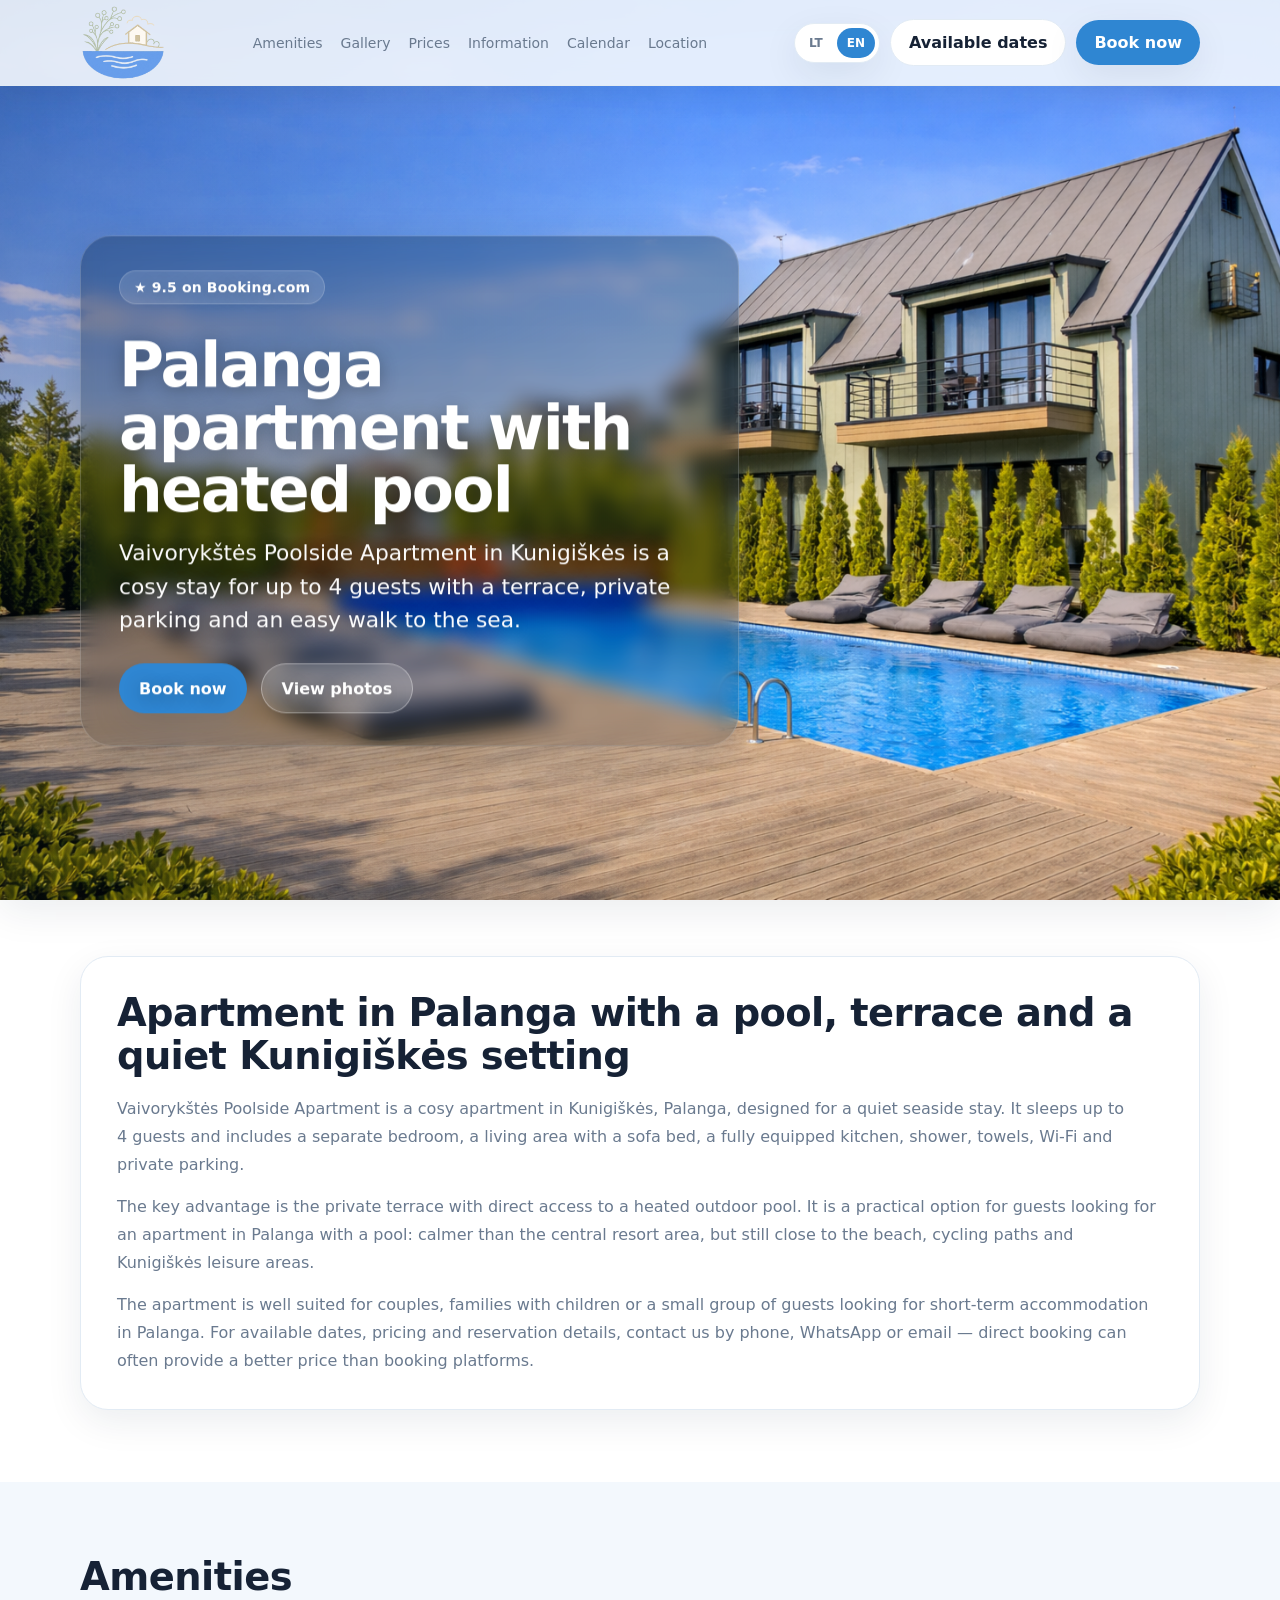
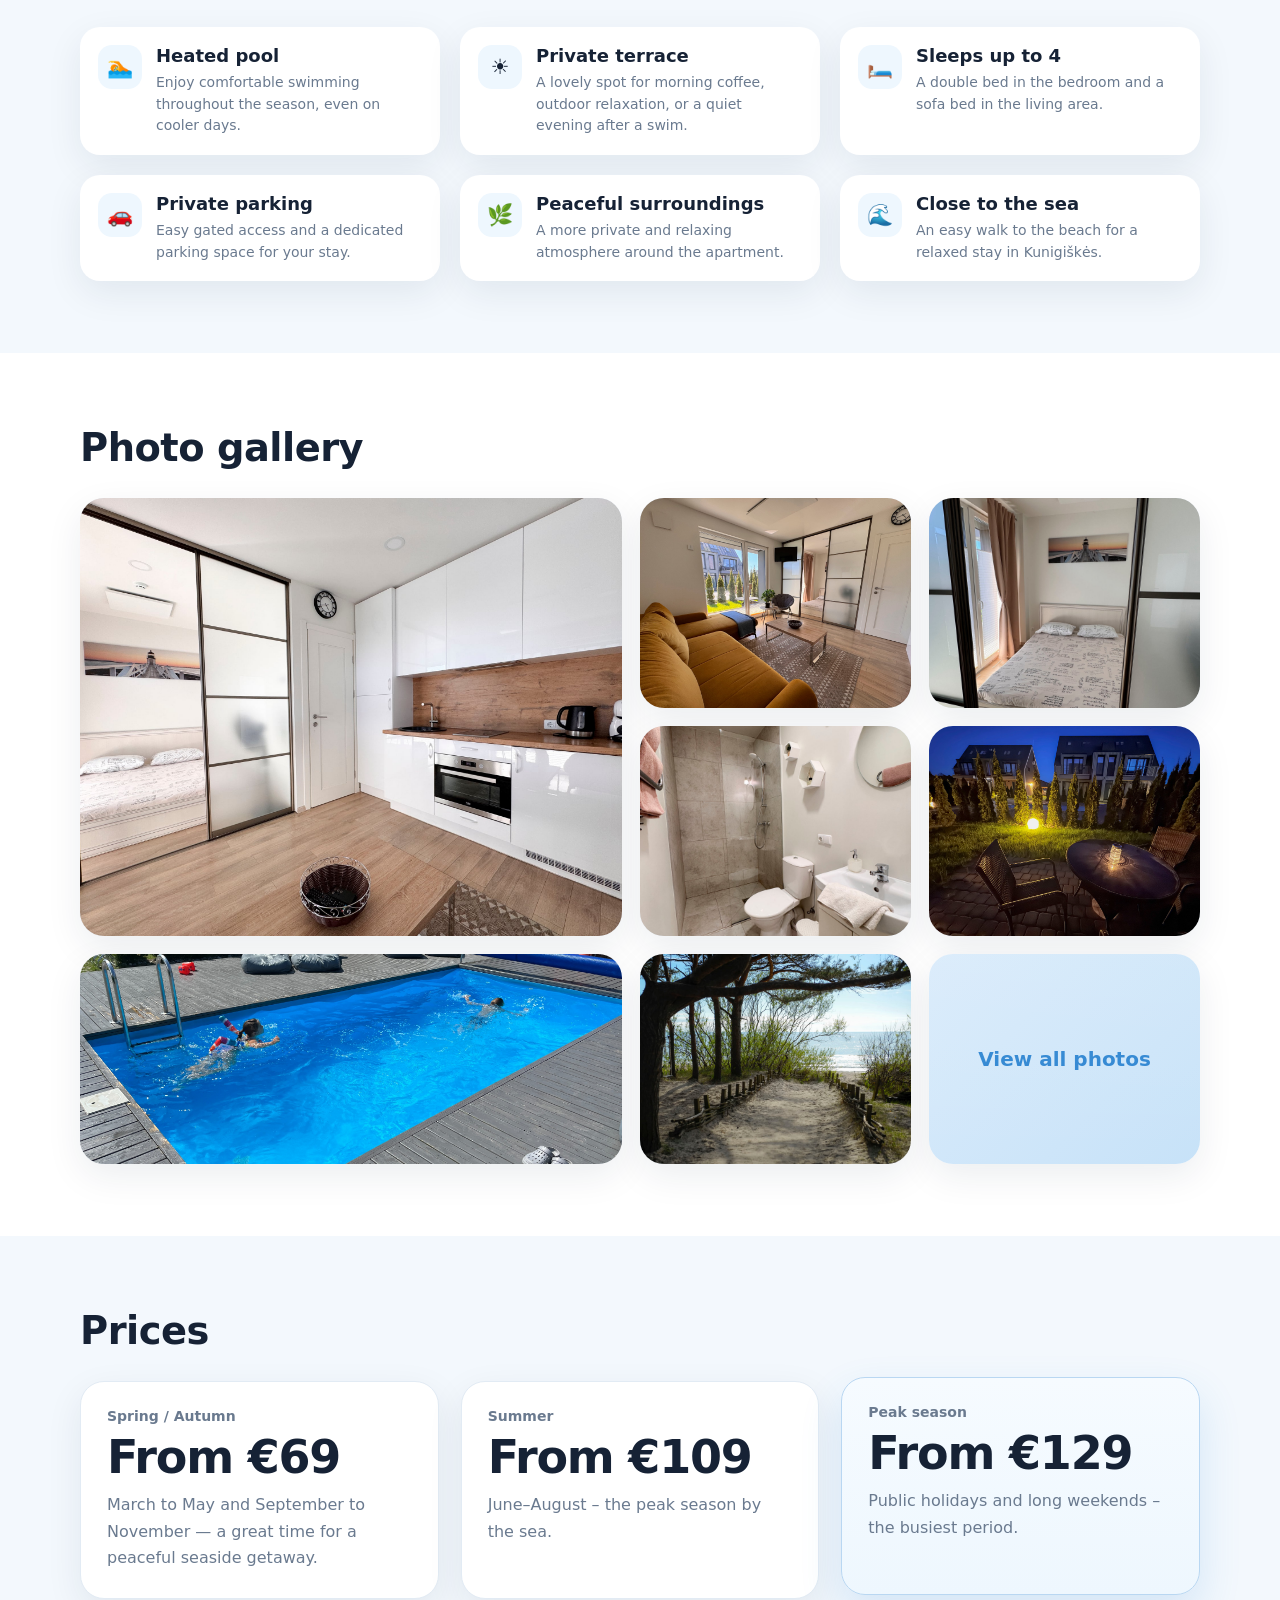
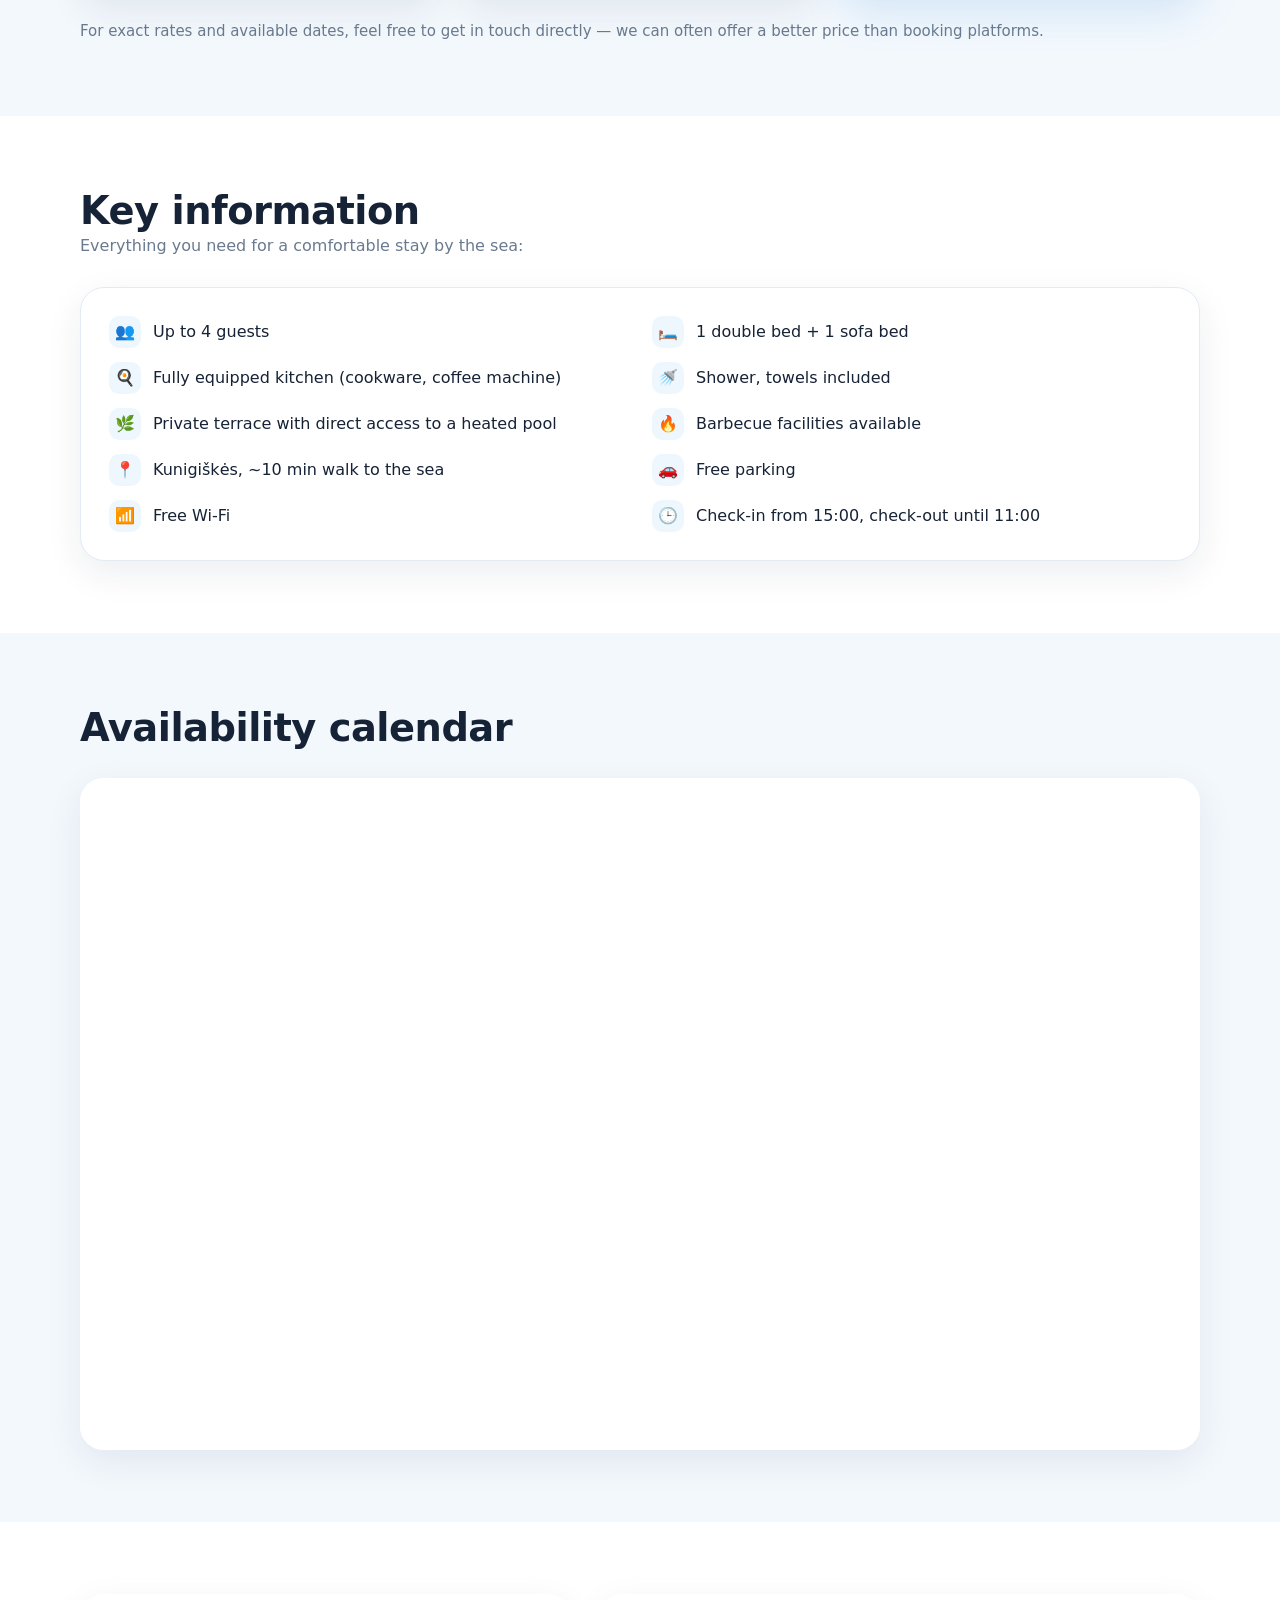
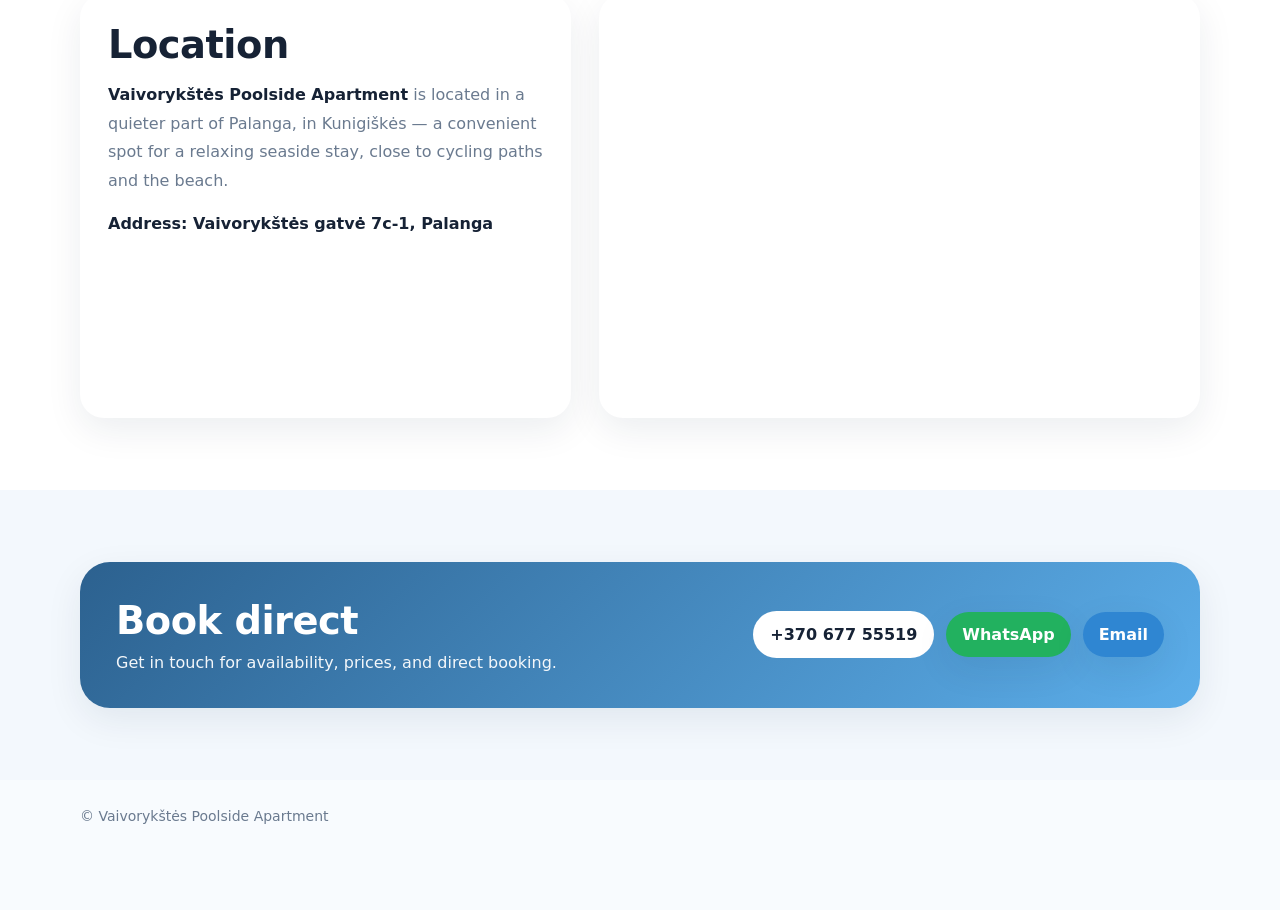
==== en/index.html @ 60550bdd "SEO optimizavimas" ====
<!DOCTYPE html>
<html data-asset-base="../assets/" data-page-lang="en" lang="en">
<head>
<meta charset="utf-8"/>
<meta content="width=device-width, initial-scale=1.0" name="viewport"/>
<title>Apartment in Palanga with heated pool | Kunigiškės</title>
<meta content="A cosy apartment in Kunigiškės, Palanga for up to 4 guests: private terrace, heated pool, parking, Wi‑Fi and an easy walk to the sea. Book direct." name="description"/>
<meta content="index, follow, max-image-preview:large" name="robots"/>
<link href="https://apartamentaipalanga.lt/en/" rel="canonical"/>
<link href="https://apartamentaipalanga.lt/" hreflang="lt" rel="alternate"/>
<link href="https://apartamentaipalanga.lt/en/" hreflang="en" rel="alternate"/>
<link href="https://apartamentaipalanga.lt/" hreflang="x-default" rel="alternate"/>
<meta content="#2f86d2" name="theme-color"/>
<meta content="website" property="og:type"/>
<meta content="en_US" property="og:locale"/>
<meta content="lt_LT" property="og:locale:alternate"/>
<meta content="Vaivorykštės Poolside Apartment" property="og:site_name"/>
<meta content="Apartment in Palanga with heated pool | Kunigiškės" property="og:title"/>
<meta content="A cosy apartment in Kunigiškės, Palanga for up to 4 guests: private terrace, heated pool, parking, Wi‑Fi and an easy walk to the sea. Book direct." property="og:description"/>
<meta content="https://apartamentaipalanga.lt/en/" property="og:url"/>
<meta content="https://apartamentaipalanga.lt/assets/hero_2560.png" property="og:image"/>
<meta content="summary_large_image" name="twitter:card"/>
<meta content="Apartment in Palanga with heated pool | Kunigiškės" name="twitter:title"/>
<meta content="A cosy apartment in Kunigiškės, Palanga for up to 4 guests: private terrace, heated pool, parking, Wi‑Fi and an easy walk to the sea. Book direct." name="twitter:description"/>
<meta content="https://apartamentaipalanga.lt/assets/hero_2560.png" name="twitter:image"/>
<link href="../assets/favicon-v2-32.png" rel="icon" type="image/png"/>
<link href="../favicon.ico" rel="shortcut icon"/>
<link href="../assets/favicon-v2-180.png" rel="apple-touch-icon"/>
<link as="image" href="../assets/hero_2560.png" rel="preload" type="image/png"/>
<link href="../styles.css" rel="stylesheet"/>
<script type="application/ld+json">
{
  "@context": "https://schema.org",
  "@type": "LodgingBusiness",
  "@id": "https://apartamentaipalanga.lt/#lodging",
  "name": "Vaivorykštės Poolside Apartment",
  "alternateName": "Apartment in Palanga with heated pool in Kunigiškės",
  "url": "https://apartamentaipalanga.lt/en/",
  "image": [
    "https://apartamentaipalanga.lt/assets/hero_2560.png",
    "https://apartamentaipalanga.lt/assets/photo-6.jpg",
    "https://apartamentaipalanga.lt/assets/photo-1.jpg"
  ],
  "description": "A cosy apartment in Kunigiškės, Palanga for up to 4 guests: private terrace, heated pool, parking, Wi‑Fi and an easy walk to the sea. Book direct.",
  "telephone": "+37067755519",
  "email": "vaivorykstespoolsideapartment@gmail.com",
  "priceRange": "€€",
  "address": {
    "@type": "PostalAddress",
    "streetAddress": "Vaivorykštės gatvė 7c-1",
    "addressLocality": "Palanga",
    "addressCountry": "LT"
  },
  "areaServed": {
    "@type": "City",
    "name": "Palanga"
  },
  "checkinTime": "15:00",
  "checkoutTime": "11:00",
  "amenityFeature": [
    {
      "@type": "LocationFeatureSpecification",
      "name": "Šildomas lauko baseinas",
      "value": true
    },
    {
      "@type": "LocationFeatureSpecification",
      "name": "Privati terasa",
      "value": true
    },
    {
      "@type": "LocationFeatureSpecification",
      "name": "Privati parkavimo vieta",
      "value": true
    },
    {
      "@type": "LocationFeatureSpecification",
      "name": "Wi‑Fi",
      "value": true
    },
    {
      "@type": "LocationFeatureSpecification",
      "name": "Pilnai įrengta virtuvė",
      "value": true
    },
    {
      "@type": "LocationFeatureSpecification",
      "name": "Galimybė naudotis griliumi",
      "value": true
    }
  ]
}
  </script>
</head>
<body>
<header class="topbar">
<div class="container nav">
<a aria-label="Home" class="brand brand-logo-only" href="#virsus"><img alt="Vaivorykštės Poolside Apartment logo" class="header-logo" src="../assets/header-logo-clean.png"/></a>
<nav class="nav-links">
<a data-i18n="navFeatures" href="#patogumai">Amenities</a><a data-i18n="navGallery" href="#galerija">Gallery</a><a data-i18n="navPricing" href="#kainos">Prices</a><a data-i18n="navInfo" href="#informacija">Information</a><a data-i18n="navCalendar" href="#kalendorius">Calendar</a><a data-i18n="navLocation" href="#lokacija">Location</a>
</nav>
<div class="nav-actions">
<div aria-label="Language switcher" class="lang-switch">
<button class="lang-btn" data-lang="lt" type="button">LT</button>
<button class="lang-btn active" data-lang="en" type="button">EN</button>
</div>
<a class="btn btn-secondary" data-i18n="navDates" href="#kalendorius">Available dates</a>
<a class="btn btn-primary" data-i18n="navReserve" href="#rezervacija">Book now</a>
</div>
</div>
</header>
<main id="virsus">
<section class="hero-overlay section-plain">
<div class="container">
<div class="hero-overlay-box">
<img alt="Apartment in Palanga with a heated pool in Kunigiškės – Vaivorykštės Poolside Apartment" class="hero-bg" id="heroImage" src="../assets/hero_2560.png"/>
<div class="hero-shade"></div>
<div class="hero-overlay-content">
<div class="hero-rating" data-i18n="heroRating">★ 9.5 on Booking.com</div>
<h1 data-i18n="heroTitle">Palanga apartment with heated pool</h1>
<p data-i18n="heroText">Vaivorykštės Poolside Apartment in Kunigiškės is a cosy stay for up to 4 guests with a terrace, private parking and an easy walk to the sea.</p>
<div class="hero-actions">
<a class="btn btn-primary" data-i18n="heroPrimary" href="#rezervacija">Book now</a>
<a class="btn btn-secondary light" data-i18n="heroSecondary" href="#galerija">View photos</a>
</div>
</div>
</div>
</div>
</section>
<section class="section section-plain seo-intro-section" id="apie">
<div class="container">
<div class="seo-intro-card">
<h2 data-i18n="seoIntroTitle">Apartment in Palanga with a pool, terrace and a quiet Kunigiškės setting</h2>
<p data-i18n="seoIntroText1">Vaivorykštės Poolside Apartment is a cosy apartment in Kunigiškės, Palanga, designed for a quiet seaside stay. It sleeps up to 4 guests and includes a separate bedroom, a living area with a sofa bed, a fully equipped kitchen, shower, towels, Wi‑Fi and private parking.</p>
<p data-i18n="seoIntroText2">The key advantage is the private terrace with direct access to a heated outdoor pool. It is a practical option for guests looking for an apartment in Palanga with a pool: calmer than the central resort area, but still close to the beach, cycling paths and Kunigiškės leisure areas.</p>
<p data-i18n="seoIntroText3">The apartment is well suited for couples, families with children or a small group of guests looking for short-term accommodation in Palanga. For available dates, pricing and reservation details, contact us by phone, WhatsApp or email — direct booking can often provide a better price than booking platforms.</p>
</div>
</div>
</section>
<section class="section section-tint" id="patogumai">
<div class="container">
<div class="section-head">
<div><h2 data-i18n="featuresTitle">Amenities</h2></div>
</div>
<div class="features">
<article class="feature"><div class="icon">🏊</div><div><h3 data-i18n="feature1Title">Heated pool</h3><p data-i18n="feature1Text">Enjoy comfortable swimming throughout the season, even on cooler days.</p></div></article>
<article class="feature"><div class="icon">☀️</div><div><h3 data-i18n="feature2Title">Private terrace</h3><p data-i18n="feature2Text">A lovely spot for morning coffee, outdoor relaxation, or a quiet evening after a swim.</p></div></article>
<article class="feature"><div class="icon">🛏️</div><div><h3 data-i18n="feature3Title">Sleeps up to 4</h3><p data-i18n="feature3Text">A double bed in the bedroom and a sofa bed in the living area.</p></div></article>
<article class="feature"><div class="icon">🚗</div><div><h3 data-i18n="feature4Title">Private parking</h3><p data-i18n="feature4Text">Easy gated access and a dedicated parking space for your stay.</p></div></article>
<article class="feature"><div class="icon">🌿</div><div><h3 data-i18n="feature5Title">Peaceful surroundings</h3><p data-i18n="feature5Text">A more private and relaxing atmosphere around the apartment.</p></div></article>
<article class="feature"><div class="icon">🌊</div><div><h3 data-i18n="feature6Title">Close to the sea</h3><p data-i18n="feature6Text">An easy walk to the beach for a relaxed stay in Kunigiškės.</p></div></article>
</div>
</div>
</section>
<section class="section section-plain" id="galerija">
<div class="container">
<div class="section-head">
<div><h2 data-i18n="galleryTitle">Photo gallery</h2></div>
</div>
<div class="gallery-grid">
<button class="gallery-item large" data-index="0"><img alt="Kitchen and living area in the Palanga apartment in Kunigiškės" src="../assets/photo-1.jpg"/></button>
<button class="gallery-item" data-index="1"><img alt="Living room with sofa bed and terrace view in the Palanga apartment" src="../assets/photo-2.jpg"/></button>
<button class="gallery-item" data-index="2"><img alt="Bedroom at Vaivorykštės Poolside Apartment in Kunigiškės" src="../assets/photo-3.jpg"/></button>
<button class="gallery-item" data-index="3"><img alt="Bathroom with shower in the Palanga apartment" src="../assets/photo-4.jpg"/></button>
<button class="gallery-item" data-index="4"><img alt="Private terrace in the evening at Vaivorykštės Poolside Apartment" src="../assets/photo-5.jpg"/></button>
<button class="gallery-item" data-index="5"><img alt="Heated outdoor pool next to the apartment in Kunigiškės" src="../assets/photo-6.jpg"/></button>
<button class="gallery-item" data-index="6"><img alt="Path to the beach in Kunigiškės near the apartment" src="../assets/photo-7.jpg"/></button>
<button class="gallery-item more-tile" data-i18n="galleryMore" id="openGalleryBtn">View all photos</button>
</div>
</div>
</section>
<section class="section section-tint" id="kainos">
<div class="container">
<div class="section-head">
<div><h2 data-i18n="pricingTitle">Prices</h2></div>
</div>
<div class="pricing-grid">
<article class="price-card featured" id="priceCard1">
<div class="price-label" data-i18n="price1Label">Spring / Autumn</div>
<div class="price-value" data-i18n="price1Value">From €69</div>
<p data-i18n="price1Text">March to May and September to November — a great time for a peaceful seaside getaway.</p>
</article>
<article class="price-card" id="priceCard2">
<div class="price-label" data-i18n="price2Label">Summer</div>
<div class="price-value" data-i18n="price2Value">From €109</div>
<p data-i18n="price2Text">June–August – the peak season by the sea.</p>
</article>
<article class="price-card" id="priceCard3">
<div class="price-label" data-i18n="price3Label">Peak season</div>
<div class="price-value" data-i18n="price3Value">From €129</div>
<p data-i18n="price3Text">Public holidays and long weekends – the busiest period.</p>
</article>
</div>
<p class="pricing-note" data-i18n="pricingNote">For exact rates and available dates, feel free to get in touch directly — we can often offer a better price than booking platforms.</p>
</div>
</section>
<section class="section section-plain" id="informacija">
<div class="container">
<div class="section-head">
<div>
<h2 data-i18n="infoTitle">Key information</h2>
<p data-i18n="infoIntro">Everything you need for a comfortable stay by the sea:</p>
</div>
</div>
<div class="info-panel">
<ul aria-label="Svarbi informacija" class="info-list">
<li><span class="info-bullet">👥</span><span data-i18n="infoItem1">Up to 4 guests</span></li>
<li><span class="info-bullet">🛏️</span><span data-i18n="infoItem2">1 double bed + 1 sofa bed</span></li>
<li><span class="info-bullet">🍳</span><span data-i18n="infoItem3">Fully equipped kitchen (cookware, coffee machine)</span></li>
<li><span class="info-bullet">🚿</span><span data-i18n="infoItem4">Shower, towels included</span></li>
<li><span class="info-bullet">🌿</span><span data-i18n="infoItem5">Private terrace with direct access to a heated pool</span></li>
<li><span class="info-bullet">🔥</span><span data-i18n="infoItem6">Barbecue facilities available</span></li>
<li><span class="info-bullet">📍</span><span data-i18n="infoItem7">Kunigiškės, ~10 min walk to the sea</span></li>
<li><span class="info-bullet">🚗</span><span data-i18n="infoItem8">Free parking</span></li>
<li><span class="info-bullet">📶</span><span data-i18n="infoItem9">Free Wi‑Fi</span></li>
<li><span class="info-bullet">🕒</span><span data-i18n="infoItem10">Check-in from 15:00, check-out until 11:00</span></li>
</ul>
</div>
</div>
</section>
<section class="section section-tint" id="kalendorius">
<div class="container">
<div class="section-head">
<div><h2 data-i18n="calendarTitle">Availability calendar</h2></div>
</div>
<div class="calendar-wrap">
<iframe id="availabilityCalendar" loading="lazy" src="https://calendar.google.com/calendar/embed?src=t43jlbtvbnh9uv7vd040lpdldcge1m72%40import.calendar.google.com&amp;ctz=Europe%2FVilnius&amp;hl=en" title="Availability calendar"></iframe>
</div>
</div>
</section>
<section class="section section-plain" id="lokacija">
<div class="container location-grid">
<div class="location-copy">
<h2 class="section-title" data-i18n="locationTitle">Location</h2>
<p data-i18n-html="locationText"><span class="location-name">Vaivorykštės Poolside Apartment</span> is located in a quieter part of Palanga, in Kunigiškės — a convenient spot for a relaxing seaside stay, close to cycling paths and the beach.<span class="location-address">Address: Vaivorykštės gatvė 7c-1, Palanga</span></p>
</div>
<div class="map-box">
<iframe loading="lazy" src="https://www.google.com/maps?q=Vaivoryk%C5%A1t%C4%97s%20gatv%C4%97%207c-1,%20Palanga&amp;output=embed" title="Apartment location map"></iframe>
</div>
</div>
</section>
<section class="section section-tint" id="rezervacija">
<div class="container">
<div class="cta-box">
<div>
<h2 class="section-title" data-i18n="bookingTitle">Book direct</h2>
<p data-i18n="bookingText">Get in touch for availability, prices, and direct booking.</p>
</div>
<div class="cta-actions">
<a class="btn btn-secondary contact-btn" data-i18n="bookingPhone" href="tel:+37067755519">+370 677 55519</a>
<a class="btn btn-whatsapp" href="https://wa.me/37067755519" rel="noopener" target="_blank">WhatsApp</a>
<a class="btn btn-primary" data-i18n="bookingEmail" href="mailto:vaivorykstespoolsideapartment@gmail.com">Email</a>
</div>
</div>
</div>
</section>
</main>
<footer class="footer">
<div class="container" data-i18n="footerText">© Vaivorykštės Poolside Apartment</div>
</footer>
<div aria-hidden="true" class="lightbox" id="lightbox">
<button aria-label="Close" class="lightbox-close" id="lightboxClose">×</button>
<button aria-label="Previous" class="lightbox-nav prev" id="prevBtn">←</button>
<div class="lightbox-stage">
<div aria-live="polite" class="lightbox-status" id="lightboxStatus">1 / 17</div>
<div class="lightbox-media">
<img alt="Vaivorykštės Poolside Apartment gallery photo" id="lightboxImage" src=""/>
</div>
<div aria-label="Gallery photo strip" class="lightbox-thumbs" id="lightboxThumbs"></div>
</div>
<button aria-label="Next" class="lightbox-nav next" id="nextBtn">→</button>
</div>
<div class="sticky-mobile">
<a class="btn btn-primary" data-i18n="stickyReserve" href="#rezervacija">Book the apartment</a>
</div>
<script src="../translations.js"></script>
<script src="../script.js"></script>
</body>
</html>
---- styles.css ----
:root{
  --bg:#f4f8fc;
  --surface:#ffffff;
  --text:#162235;
  --muted:#6a7a8f;
  --line:#e2ebf4;
  --brand:#5caeea;
  --brand-dark:#2f86d2;
  --brand-soft:#eef7fe;
  --tint:#f3f8fd;
  --softblue:#f2f8fe;
  --shadow:0 12px 36px rgba(15,35,60,.08);
  --radius:24px;
  --max:1160px;
}
*{box-sizing:border-box}
html{scroll-behavior:smooth}
body{margin:0;font-family:Inter,system-ui,-apple-system,BlinkMacSystemFont,"Segoe UI",Roboto,Arial,sans-serif;color:var(--text);background:#f8fbfe}
img{max-width:100%;display:block}
button{font:inherit}
a{text-decoration:none;color:inherit}
.container{max-width:var(--max);margin:0 auto;padding:0 20px}
.topbar{position:sticky;top:0;z-index:40;background:rgba(255,255,255,.86);backdrop-filter:blur(10px);border-bottom:1px solid var(--line)}
.nav{min-height:76px;display:flex;align-items:center;justify-content:space-between;gap:20px}
.brand{display:flex;align-items:center;gap:12px}
.brand-mark{width:42px;height:42px;border-radius:14px;display:flex;align-items:center;justify-content:center;background:linear-gradient(135deg,var(--brand),var(--brand-dark));color:#fff;font-weight:800;font-size:20px;box-shadow:var(--shadow)}
.brand-text strong{display:block;font-size:16px;letter-spacing:.2px}
.brand-text small{display:block;color:var(--muted);font-size:12px;margin-top:2px}
.nav-links{display:flex;gap:18px;flex-wrap:wrap;color:var(--muted);font-size:14px}
.nav-actions{display:flex;gap:10px;align-items:center}
.btn{display:inline-flex;align-items:center;justify-content:center;padding:13px 18px;border-radius:999px;font-weight:700;transition:.2s transform,.2s background,.2s border-color}
.btn:hover{transform:translateY(-1px)}
.btn-primary{background:var(--brand-dark);color:#fff;box-shadow:var(--shadow)}
.btn-secondary{background:#fff;border:1px solid var(--line);color:var(--text)}
.btn-secondary.light{background:rgba(255,255,255,.15);border-color:rgba(255,255,255,.34);color:#fff}
.btn-whatsapp{background:#22b15f;color:#fff;box-shadow:var(--shadow)}
.section{padding:72px 0}
.section-plain{background:#fff}
.section-tint{background:#f3f8fd}
.section-softblue{background:#f2f8fe}
.section-title{margin:0;font-size:clamp(28px,3vw,40px);letter-spacing:-.5px}
.eyebrow{display:inline-flex;align-items:center;background:var(--brand-soft);padding:10px 14px;border-radius:999px;font-size:13px;font-weight:700;color:var(--brand-dark)}
.eyebrow.light{background:rgba(255,255,255,.18);color:#fff}
.hero-actions{display:flex;gap:12px;flex-wrap:wrap;margin-top:24px}
.section-head{display:flex;justify-content:space-between;align-items:end;gap:20px;margin-bottom:28px}
.section-head > div{max-width:100%}
.section-head h2{margin:0;font-size:clamp(28px,3vw,40px);letter-spacing:-.5px}
.section-head p{margin:0;max-width:58ch;color:var(--muted);line-height:1.6}
.features{display:grid;grid-template-columns:repeat(3,1fr);gap:20px}
.feature{display:flex;gap:14px;align-items:flex-start;background:#fff;border:none;border-radius:20px;padding:18px;box-shadow:var(--shadow)}
.icon{width:44px;height:44px;border-radius:14px;display:flex;align-items:center;justify-content:center;background:var(--brand-soft);font-size:21px;flex:0 0 auto}
.feature h3{margin:0 0 6px;font-size:18px}
.feature p{margin:0;color:var(--muted);line-height:1.55;font-size:14px}
.gallery-grid{display:grid;grid-template-columns:2fr 1fr 1fr;grid-auto-rows:210px;gap:18px}
.gallery-item{border:0;padding:0;cursor:pointer;border-radius:24px;overflow:hidden;background:#e5eef7;position:relative;box-shadow:var(--shadow)}
.gallery-item.large{grid-row:span 2}
.gallery-item img{width:100%;height:100%;object-fit:cover;transition:transform .25s ease}
.gallery-item:hover img{transform:scale(1.03)}
.more-tile{background:linear-gradient(135deg,#d9ebfb 0%,#c7e2f8 100%);color:var(--brand-dark);font-weight:800;font-size:20px}
.more-tile::after{content:"";position:absolute;inset:0;background:linear-gradient(180deg,rgba(255,255,255,.08),rgba(255,255,255,0));pointer-events:none}
.calendar-wrap{position:relative;overflow:hidden;border-radius:24px;background:#fff;box-shadow:var(--shadow);height:672px}
.calendar-wrap iframe{display:block;width:100%;height:744px;border:0;background:#fff;margin:0 0 -72px}
.location-grid{display:grid;grid-template-columns:.9fr 1.1fr;gap:28px;align-items:stretch}
.location-copy{background:#fff;border:none;border-radius:24px;padding:28px;box-shadow:var(--shadow)}
.location-copy h2{margin:0 0 14px}
.location-copy p{margin:0;color:var(--muted);line-height:1.8;font-size:16px}
.map-box{overflow:hidden;border-radius:24px;border:none;box-shadow:var(--shadow)}
.map-box iframe{width:100%;height:100%;min-height:420px;border:0}
.location-name{display:inline;font-weight:800;color:var(--text)}
.location-address{display:block;margin-top:14px;padding:14px 16px;border-radius:18px;background:var(--brand-soft);color:var(--text);font-weight:700}
.calendar-note{margin:14px 0 0;color:var(--muted);font-size:14px;line-height:1.6}
.cta-box{background:linear-gradient(135deg,#2c618f 0%,#5caeea 100%);color:#fff;border-radius:30px;padding:36px;display:flex;justify-content:space-between;gap:24px;align-items:center;box-shadow:var(--shadow)}
.cta-box h2{margin:0 0 10px}
.cta-box p{margin:0;opacity:.94}
.cta-actions{display:flex;gap:12px;flex-wrap:wrap}


.info-panel{
  background:#fff;
  border:1px solid var(--line);
  border-radius:24px;
  padding:28px;
  box-shadow:var(--shadow);
}
.info-list{
  list-style:none;
  margin:0;
  padding:0;
  display:grid;
  grid-template-columns:repeat(2,minmax(0,1fr));
  gap:14px 24px;
}
.info-list li{
  display:flex;
  align-items:flex-start;
  gap:12px;
  color:var(--text);
  line-height:1.6;
  min-width:0;
}
.info-bullet{
  width:32px;
  height:32px;
  border-radius:10px;
  display:flex;
  align-items:center;
  justify-content:center;
  background:var(--brand-soft);
  flex:0 0 auto;
}
.info-list span:last-child{
  display:block;
  padding-top:3px;
}
@media (max-width:900px){
  .info-list{grid-template-columns:1fr;}
}

.pricing-grid{display:grid;grid-template-columns:repeat(3,1fr);gap:22px}
.price-card{position:relative;background:#fff;border:1px solid var(--line);border-radius:24px;padding:26px;box-shadow:var(--shadow)}
.price-card.featured{background:linear-gradient(180deg,#f6fbff 0%,#eef7fe 100%);border-color:#cfe4f7;transform:translateY(-4px);box-shadow:0 18px 42px rgba(47,134,210,.16)}
.contact-btn{background:#fff;border:1px solid rgba(255,255,255,.35);color:var(--text);font-weight:800}
.section-tint .price-card{background:#fff}
.price-label{color:var(--muted);font-size:14px;font-weight:700;margin-bottom:10px}
.price-value{font-size:clamp(34px,4vw,46px);line-height:1;letter-spacing:-1.2px;font-weight:800;margin-bottom:12px;color:var(--text)}
.price-card p{margin:0;color:var(--muted);line-height:1.65}
.pricing-note{margin:20px 0 0;color:var(--muted);line-height:1.7;max-width:none;font-size:15px;text-wrap:pretty}
.footer{padding:28px 0 86px;color:var(--muted);font-size:14px}
.lightbox{position:fixed;inset:0;background:rgba(11,18,28,.82);display:none;align-items:center;justify-content:center;z-index:80;padding:30px}
.lightbox.open{display:flex}
.lightbox img{max-width:min(1100px,90vw);max-height:84vh;border-radius:18px;box-shadow:0 20px 50px rgba(0,0,0,.35);background:#fff}
.lightbox-close,.lightbox-nav{position:absolute;border:0;cursor:pointer;width:52px;height:52px;border-radius:999px;background:rgba(255,255,255,.15);color:#fff;font-size:32px;display:flex;align-items:center;justify-content:center}
.lightbox-close{top:22px;right:22px}
.lightbox-nav.prev{left:18px}
.lightbox-nav.next{right:18px}

.lightbox-stage{display:flex;flex-direction:column;align-items:center;gap:18px;max-width:min(1180px,92vw)}
.lightbox-status{align-self:flex-end;padding:8px 12px;border-radius:999px;background:rgba(9,15,23,.52);border:1px solid rgba(255,255,255,.14);color:#fff;font-size:14px;font-weight:700;letter-spacing:.02em}
.lightbox-thumbs{display:flex;align-items:center;gap:10px;max-width:min(1100px,90vw);width:100%;overflow-x:auto;overflow-y:hidden;padding:6px 2px 4px;scrollbar-width:thin;scrollbar-color:rgba(255,255,255,.4) transparent;overscroll-behavior-x:contain;overscroll-behavior-y:none}
.lightbox-thumbs::-webkit-scrollbar{height:8px}
.lightbox-thumbs::-webkit-scrollbar-thumb{background:rgba(255,255,255,.35);border-radius:999px}
.lightbox-thumb{flex:0 0 78px;width:78px;height:58px;padding:0;border:2px solid transparent;border-radius:12px;background:rgba(255,255,255,.1);overflow:hidden;cursor:pointer;opacity:.62;transition:opacity .2s ease,border-color .2s ease,transform .2s ease,box-shadow .2s ease}
.lightbox-thumb:hover{opacity:.9;transform:translateY(-1px)}
.lightbox-thumb.active{opacity:1;border-color:#fff;box-shadow:0 0 0 3px rgba(92,174,234,.32)}
.lightbox-thumb img{width:100%;height:100%;object-fit:cover;display:block}
.sticky-mobile{position:fixed;left:0;right:0;bottom:0;z-index:50;background:rgba(255,255,255,.96);backdrop-filter:blur(10px);border-top:1px solid var(--line);padding:12px 16px;display:none}
.sticky-mobile .btn{width:100%}
#patogumai,#galerija,#kainos,#kalendorius,#lokacija,#rezervacija{scroll-margin-top:76px}

/* Variant-specific hero styles */
.hero-overlay{padding:0}
.hero-overlay-box{position:relative;border-radius:34px;overflow:hidden;min-height:640px;box-shadow:var(--shadow)}
.hero-bg{width:100%;height:640px;object-fit:cover}
.hero-shade{position:absolute;inset:0;background:linear-gradient(90deg,rgba(18,34,53,.60) 0%,rgba(18,34,53,.32) 34%,rgba(18,34,53,.08) 70%)}
.hero-overlay-content{position:absolute;left:54px;top:54px;max-width:520px;color:#fff;z-index:2}
.hero-overlay-content h1{margin:18px 0 14px;font-size:clamp(40px,5.6vw,68px);line-height:1.0;letter-spacing:-1.3px}
.hero-overlay-content p{margin:0;max-width:30ch;font-size:19px;line-height:1.65}

.hero-top-photo{padding:28px 0 16px}
.hero-top-image{border-radius:34px;overflow:hidden;box-shadow:var(--shadow)}
.hero-top-image img{width:100%;height:560px;object-fit:cover}
.hero-below-card{margin:18px auto 0;background:#fff;border-radius:30px;padding:34px;box-shadow:var(--shadow);max-width:920px}
.hero-below-card h1{margin:18px 0 14px;font-size:clamp(38px,5vw,60px);line-height:1.02;letter-spacing:-1.1px;max-width:11ch}
.hero-below-card p{margin:0;max-width:42ch;font-size:18px;line-height:1.65;color:var(--muted)}

.hero-split{padding:28px 0 38px}
.hero-split-grid{display:grid;grid-template-columns:.82fr 1.18fr;gap:24px;align-items:stretch}
.hero-text-card{background:#fff;border-radius:32px;padding:42px;box-shadow:var(--shadow);display:flex;flex-direction:column;justify-content:center}
.hero-text-card h1{margin:18px 0 14px;font-size:clamp(38px,4.8vw,60px);line-height:1.02;letter-spacing:-1.1px}
.hero-text-card p{margin:0;max-width:28ch;font-size:18px;line-height:1.65;color:var(--muted)}
.hero-wide-image{border-radius:32px;overflow:hidden;box-shadow:var(--shadow)}
.hero-wide-image img{width:100%;height:100%;min-height:520px;object-fit:cover}

@media (max-width: 980px){
  .section{padding:60px 0}
  .features,.location-grid,.hero-split-grid,.pricing-grid{grid-template-columns:1fr}
  .gallery-grid{grid-template-columns:1fr 1fr;grid-auto-rows:190px}
  .gallery-item.large{grid-row:auto;grid-column:span 2}
  .hero-overlay-box,.hero-bg{min-height:520px;height:520px}
  .hero-overlay-content{left:34px;top:34px;max-width:420px}
}
@media (max-width: 760px){
  .section{padding:48px 0}
  .section-head{margin-bottom:22px}
  .nav-links{display:none}
  .nav-actions .btn-secondary{display:none}
  .gallery-grid{grid-template-columns:1fr;grid-auto-rows:220px}
  .gallery-item.large{grid-column:auto}
  .calendar-wrap{height:572px}
  .calendar-wrap iframe{height:644px;margin:0 0 -72px}
  .cta-box{align-items:flex-start;flex-direction:column}
  .sticky-mobile{display:block}
  .footer{padding-bottom:120px}
  .lightbox-nav{display:none}
  .hero-overlay-box,.hero-bg{min-height:470px;height:470px}
  .hero-overlay-content{left:24px;right:24px;top:24px;max-width:none}
  .hero-overlay-content h1,.hero-below-card h1,.hero-text-card h1{max-width:8ch}
  .hero-top-image img{height:360px}
}


/* Final polish */
.hero-overlay{
  padding: 0;
}
.hero-overlay .container{
  max-width: 100%;
  padding: 0;
}
.hero-overlay-box{
  border-radius: 0;
  min-height: 700px;
}
.hero-bg{
  height: 700px;
}
.hero-shade{
  background: linear-gradient(90deg, rgba(12,24,38,.18) 0%, rgba(12,24,38,.08) 26%, rgba(12,24,38,0) 46%);
}
.hero-overlay-content{
  left: max(28px, calc((100vw - 1160px)/2 + 20px));
  top: 120px;
}
.hero-overlay-content h1{
  max-width: 8ch;
}
.hero-overlay-content p{
  max-width: 31ch;
}
@media (max-width: 980px){
  .hero-overlay-box, .hero-bg{
    min-height: 560px;
    height: 560px;
  }
  .hero-bg{
    object-position: 66% center;
  }
  .hero-overlay-content{
    left: 24px;
    top: 92px;
  }
}
@media (max-width: 760px){
  .hero-overlay{
    padding-top: 0;
  }
  .hero-overlay-box, .hero-bg{
    min-height: 500px;
    height: 500px;
  }
  .hero-bg{
    object-position: 70% center;
  }
  .hero-overlay-content{
    left: 20px;
    right: 20px;
    top: 88px;
  }
}


.lang-switch{display:inline-flex;align-items:center;padding:4px;border:1px solid var(--line);background:#fff;border-radius:999px;gap:4px;box-shadow:var(--shadow)}
.lang-btn{border:0;background:transparent;color:var(--muted);font-weight:800;font-size:12px;padding:8px 10px;border-radius:999px;cursor:pointer;transition:.2s background,.2s color,.2s transform}
.lang-btn:hover{transform:translateY(-1px)}
.lang-btn.active{background:var(--brand-dark);color:#fff}
.hero-bg{object-position:center 58%}
.hero-shade{background:linear-gradient(90deg,rgba(12,24,38,.18) 0%,rgba(12,24,38,.08) 26%,rgba(12,24,38,0) 46%)}
.hero-overlay-content{text-shadow:0 2px 10px rgba(0,0,0,.18)}
.hero-overlay-content p{max-width:31ch;color:rgba(255,255,255,.96)}
.hero-rating{position:absolute;left:0;top:-56px;display:inline-block;color:rgba(255,255,255,.9);font-size:14px;font-weight:600;letter-spacing:.01em;padding:0;margin:0}
@media (max-width:760px){
  .lang-switch{order:-1}
  .nav-actions{gap:8px}
  .lang-btn{padding:7px 9px}
  .hero-rating{top:-50px;font-size:13px}
}


/* FIX: address without box */
.address, .location-address {
  border: none !important;
  background: none !important;
  padding: 0 !important;
  font-weight: 600;
}

/* FIX: contact buttons always inline */
.contact-buttons {
  display: flex !important;
  flex-wrap: nowrap !important;
  gap: 10px;
  align-items: center;
}

.contact-buttons a {
  white-space: nowrap;
}


/* CTA row fix: keep EN buttons on one line */
.cta-box{
  display:grid;
  grid-template-columns:minmax(0,1fr) auto;
  align-items:center;
}
.cta-box > :first-child{
  min-width:0;
}
.cta-actions{
  flex-wrap:nowrap;
  align-items:center;
  justify-content:flex-end;
  flex:0 0 auto;
}
.cta-actions .btn{
  white-space:nowrap;
  flex:0 0 auto;
  padding:13px 16px;
}
@media (max-width: 980px){
  .cta-box{
    grid-template-columns:1fr;
  }
  .cta-actions{
    justify-content:flex-start;
  }
}

/* Section rhythm refinements */
.hero-overlay + .section{padding-top:56px;}
.section + .section{margin-top:0;}
@media (max-width: 980px){
  .hero-overlay + .section{padding-top:44px;}
}
@media (max-width: 760px){
  .hero-overlay + .section{padding-top:36px;}
  .features,.gallery-grid,.pricing-grid,.location-grid{gap:18px;}
  .cta-box{padding:28px;}
}

/* Fix featured pricing highlight */
.section-tint .price-card.featured{
  background:linear-gradient(180deg,#f6fbff 0%,#eef7fe 100%);
  border-color:#b9d7f2;
  transform:translateY(-4px);
  box-shadow:0 18px 42px rgba(47,134,210,.16);
}


/* Hero readability update: keep image bright, improve text locally */
.hero-shade{
  background:linear-gradient(90deg,rgba(12,24,38,.12) 0%,rgba(12,24,38,.04) 22%,rgba(12,24,38,0) 40%) !important;
}
.hero-overlay-content{
  top:42px !important;
  max-width:560px;
  padding:26px 28px 24px;
  border-radius:30px;
  background:linear-gradient(180deg,rgba(10,27,43,.30) 0%,rgba(10,27,43,.18) 100%);
  border:1px solid rgba(255,255,255,.18);
  backdrop-filter:blur(10px) saturate(120%);
  -webkit-backdrop-filter:blur(10px) saturate(120%);
  box-shadow:0 18px 48px rgba(7,20,34,.18);
  text-shadow:0 3px 18px rgba(0,0,0,.30);
}
.hero-rating{
  position:static !important;
  display:inline-block;
  margin:0 0 14px;
  padding:8px 14px;
  border-radius:999px;
  background:rgba(255,255,255,.14);
  border:1px solid rgba(255,255,255,.16);
  color:#fff;
}
.hero-overlay-content .eyebrow.light{
  background:rgba(255,255,255,.16);
  border:1px solid rgba(255,255,255,.14);
}
.hero-overlay-content h1{
  margin-top:16px;
}
.hero-overlay-content p{
  max-width:33ch;
  color:rgba(255,255,255,.98);
}
@media (max-width:980px){
  .hero-overlay-content{
    top:32px !important;
    left:28px !important;
    max-width:460px;
    padding:22px 22px 20px;
  }
}
@media (max-width:760px){
  .hero-shade{
    background:linear-gradient(180deg,rgba(12,24,38,.10) 0%,rgba(12,24,38,.04) 26%,rgba(12,24,38,0) 48%) !important;
  }
  .hero-overlay-content{
    left:16px !important;
    right:16px !important;
    top:20px !important;
    max-width:none;
    padding:20px 18px 18px;
    border-radius:24px;
  }
  .hero-rating{
    margin-bottom:12px;
    font-size:13px;
  }
}




/* Mobile fixes */
@media (max-width:760px){
  .topbar{
    overflow-x: clip;
  }
  .topbar .container.nav{
    display:grid;
    grid-template-columns:minmax(0,1fr) auto;
    align-items:center;
    gap:10px;
    padding-left:12px;
    padding-right:12px;
    min-height:auto;
    padding-top:12px;
    padding-bottom:12px;
  }
  .brand{
    min-width:0;
    gap:10px;
  }
  .brand-mark{
    width:36px;
    height:36px;
    border-radius:12px;
    flex:0 0 36px;
    font-size:18px;
  }
  .brand-text{
    min-width:0;
  }
  .brand-text strong{
    font-size:14px;
    line-height:1.05;
  }
  .brand-text small{
    font-size:10px;
    line-height:1.15;
    margin-top:3px;
  }
  .nav-actions{
    min-width:0;
    gap:8px;
    justify-self:end;
    flex-wrap:nowrap;
  }
  .lang-switch{
    flex:0 0 auto;
    padding:3px;
  }
  .lang-btn{
    padding:8px 11px;
    font-size:12px;
  }
  .nav-actions .btn-primary{
    flex:0 1 auto;
    min-width:0;
    padding:12px 14px;
    font-size:14px;
    white-space:nowrap;
  }

  .cta-box{
    padding:24px 18px;
    border-radius:24px;
  }
  .cta-box h2{
    font-size:clamp(24px,8vw,38px);
    line-height:1.05;
  }
  .cta-box p{
    font-size:16px;
    line-height:1.4;
    max-width:22ch;
    margin-bottom:18px;
  }
  .cta-actions{
    display:grid;
    grid-template-columns:1fr;
    gap:12px;
    width:100%;
  }
  .cta-actions .btn{
    width:100%;
    min-width:0;
    white-space:normal;
    text-align:center;
    padding:15px 18px;
    font-size:16px;
  }
}


/* Clean final header logo */
.brand.brand-logo-only{
  display:flex;
  align-items:center;
  justify-content:flex-start;
  gap:0;
  flex:0 0 auto;
  padding:4px 0;
}
.header-logo{
  width:86px;
  height:auto;
  display:block;
  object-fit:contain;
}
@media (max-width:980px){
  .header-logo{
    width:78px;
  }
}
@media (max-width:760px){
  .topbar .container.nav{
    grid-template-columns:auto 1fr;
    column-gap:10px;
    row-gap:10px;
  }
  .brand.brand-logo-only{
    padding-left:2px;
  }
  .header-logo{
    width:68px;
  }
}


/* === Fullscreen hero final fix === */
.topbar{
  position:fixed !important;
  top:0;
  left:0;
  right:0;
  width:100%;
  z-index:60;
  background:rgba(248,251,254,.88) !important;
  backdrop-filter:blur(12px);
  -webkit-backdrop-filter:blur(12px);
}

.hero-overlay,
.hero-overlay .container{
  padding:0 !important;
  max-width:100% !important;
}

.hero-overlay-box{
  position:relative;
  min-height:100dvh !important;
  height:100dvh !important;
  border-radius:0 !important;
  overflow:hidden;
}

.hero-bg,
.hero-shade{
  width:100%;
  min-height:100dvh !important;
  height:100dvh !important;
}

.hero-bg{
  object-fit:cover;
  object-position:center center !important;
}

.hero-shade{
  position:absolute;
  inset:0;
  background:linear-gradient(90deg,rgba(8,19,31,.24) 0%,rgba(8,19,31,.12) 28%,rgba(8,19,31,0) 54%) !important;
}

.hero-overlay-content{
  position:absolute;
  left:max(40px, calc((100vw - 1160px)/2 + 20px)) !important;
  right:auto !important;
  top:50% !important;
  transform:translateY(-42%);
  max-width:min(720px, calc(100vw - 84px)) !important;
  padding:34px 38px 32px !important;
  border-radius:32px;
  background:linear-gradient(180deg,rgba(10,27,43,.34) 0%,rgba(10,27,43,.22) 100%) !important;
  border:1px solid rgba(255,255,255,.18);
  backdrop-filter:blur(10px) saturate(120%);
  -webkit-backdrop-filter:blur(10px) saturate(120%);
  box-shadow:0 18px 48px rgba(7,20,34,.18);
}

.hero-rating{
  position:static !important;
  display:inline-block;
  margin:0 0 14px;
  padding:8px 14px;
  border-radius:999px;
  background:rgba(255,255,255,.14);
  border:1px solid rgba(255,255,255,.16);
  color:#fff;
}

.hero-overlay-content h1{
  margin:16px 0 14px;
  max-width:9ch !important;
  font-size:clamp(56px, 5.4vw, 88px) !important;
  line-height:.98;
  letter-spacing:-1.8px;
}

.hero-overlay-content p{
  max-width:34ch !important;
  font-size:clamp(19px, 1.7vw, 24px) !important;
  line-height:1.55;
  color:rgba(255,255,255,.98);
}

.hero-actions{
  margin-top:26px;
  gap:14px;
}

.hero-actions .btn{
  min-height:50px;
  padding:14px 20px;
}

.hero-overlay + .section{
  padding-top:56px;
}

@media (min-width: 761px){
  .topbar{
    box-shadow:0 10px 28px rgba(15,35,60,.08);
  }
}

@media (max-width: 1100px){
  .hero-overlay-content{
    left:28px !important;
    top:50% !important;
    transform:translateY(-40%);
    max-width:min(620px, calc(100vw - 56px)) !important;
    padding:28px 30px 26px !important;
  }

  .hero-overlay-content h1{
    font-size:clamp(48px, 7vw, 72px) !important;
  }

  .hero-bg{
    object-position:62% center !important;
  }
}

@media (max-width: 760px){
  .topbar{
    position:absolute !important;
    background:rgba(248,251,254,.92) !important;
  }

  .hero-overlay-box,
  .hero-bg,
  .hero-shade{
    min-height:100dvh !important;
    height:100dvh !important;
  }

  .hero-bg{
    object-position:68% center !important;
  }

  .hero-shade{
    background:linear-gradient(180deg,rgba(8,19,31,.16) 0%,rgba(8,19,31,.08) 26%,rgba(8,19,31,0) 48%) !important;
  }

  .hero-overlay-content{
    left:16px !important;
    right:16px !important;
    top:108px !important;
    bottom:auto !important;
    transform:none;
    max-width:none !important;
    padding:20px 18px 18px !important;
    border-radius:24px;
  }

  .hero-overlay-content h1{
    max-width:8ch !important;
    font-size:clamp(30px, 10vw, 44px) !important;
    line-height:1.02;
    letter-spacing:-1.1px;
  }

  .hero-overlay-content p{
    max-width:24ch !important;
    font-size:16px !important;
    line-height:1.5;
  }

  .hero-actions{
    display:grid;
    grid-template-columns:1fr;
    gap:10px;
  }

  .hero-actions .btn{
    width:100%;
    padding:14px 18px;
  }

  .hero-overlay + .section{
    padding-top:36px;
  }
}


/* Mobile lightbox nav + Chrome sticky button fix */
:root{
  --vv-bottom-offset: 0px;
}

.sticky-mobile{
  bottom: var(--vv-bottom-offset, 0px);
  padding: 12px 16px calc(12px + env(safe-area-inset-bottom, 0px));
  transform: translateZ(0);
}

@media (max-width:760px){
  .lightbox{
    padding:12px;
  }

  .lightbox-stage{
    width:100%;
    max-width:none;
    height:100%;
    justify-content:center;
    position:relative;
  }

  .lightbox-status{
    position:absolute;
    top:8px;
    left:12px;
    z-index:2;
    align-self:auto;
    margin:0;
  }

  .lightbox-thumbs{
    display:none;
  }

  .lightbox-nav{
    display:flex;
    width:46px;
    height:46px;
    font-size:28px;
    top:50%;
    transform:translateY(-50%);
    background:rgba(8,19,31,.38);
    border:1px solid rgba(255,255,255,.26);
    backdrop-filter:blur(8px);
    -webkit-backdrop-filter:blur(8px);
  }

  .lightbox-nav.prev{
    left:10px;
  }

  .lightbox-nav.next{
    right:10px;
  }

  .lightbox-close{
    top:14px;
    right:14px;
    width:46px;
    height:46px;
    font-size:30px;
    background:rgba(8,19,31,.38);
    border:1px solid rgba(255,255,255,.26);
    backdrop-filter:blur(8px);
    -webkit-backdrop-filter:blur(8px);
  }

  .lightbox img{
    max-width:calc(100vw - 24px);
    max-height:calc(100vh - 24px);
    width:auto;
    height:auto;
    border-radius:16px;
  }
}


/* Lightbox stability fix: desktop thumbs stay fixed, mobile image stays large */
.lightbox{padding:24px;}
.lightbox-stage{
  width:min(1180px,92vw);
  max-width:min(1180px,92vw);
  height:min(92vh,920px);
  display:grid;
  grid-template-rows:auto minmax(0,1fr) auto;
  gap:18px;
  align-items:stretch;
}
.lightbox-status{
  justify-self:center;
  align-self:start;
  margin:6px 0 0;
}
.lightbox-media{
  min-height:0;
  width:100%;
  display:flex;
  align-items:center;
  justify-content:center;
  overflow:hidden;
}
#lightboxImage{
  display:block;
  max-width:100%;
  max-height:100%;
  width:auto;
  height:auto;
  object-fit:contain;
  border-radius:18px;
  box-shadow:0 20px 50px rgba(0,0,0,.35);
  background:#fff;
}
.lightbox-thumbs{
  width:100%;
  max-width:none;
  min-height:76px;
  padding:6px 2px 6px;
}
.lightbox-close,.lightbox-nav{z-index:6;}

@media (max-width:760px){
  .lightbox{padding:12px;}
  .lightbox-stage{
    width:100%;
    max-width:none;
    height:auto;
    min-height:calc(100dvh - 24px);
    grid-template-rows:minmax(0,1fr);
    gap:0;
    position:relative;
  }
  .lightbox-status{
    position:absolute;
    top:8px;
    left:50%;
    transform:translateX(-50%);
    z-index:7;
    justify-self:center;
    align-self:auto;
    margin:0;
  }
  .lightbox-media{
    height:calc(100dvh - 24px);
    padding:56px 0 20px;
  }
  .lightbox-thumbs{display:none;}
  .lightbox-nav{
    display:flex;
    width:48px;
    height:48px;
    top:50%;
    transform:translateY(-50%);
    font-size:24px;
    font-weight:700;
    color:#fff;
    background:rgba(8,19,31,.46);
    border:1px solid rgba(255,255,255,.28);
    backdrop-filter:blur(8px);
    -webkit-backdrop-filter:blur(8px);
  }
  .lightbox-nav.prev{left:10px;}
  .lightbox-nav.next{right:10px;}
  .lightbox-close{
    top:14px;
    right:14px;
    width:46px;
    height:46px;
    font-size:30px;
    background:rgba(8,19,31,.46);
    border:1px solid rgba(255,255,255,.28);
    backdrop-filter:blur(8px);
    -webkit-backdrop-filter:blur(8px);
  }
  #lightboxImage{
    max-width:calc(100vw - 24px);
    max-height:calc(100dvh - 100px);
    border-radius:16px;
  }
}


/* === SEO content and hero title tuning === */
.seo-intro-section{
  padding-top:56px;
}
.seo-intro-card{
  background:#fff;
  border:1px solid var(--line);
  border-radius:28px;
  padding:34px 36px;
  box-shadow:var(--shadow);
  max-width:980px;
  margin:0 auto;
}
.seo-intro-card h2{
  margin:0 0 18px;
  font-size:clamp(28px,3vw,42px);
  line-height:1.12;
  letter-spacing:-.6px;
}
.seo-intro-card p{
  margin:0;
  color:var(--muted);
  font-size:16px;
  line-height:1.75;
  text-wrap:pretty;
}
.seo-intro-card p + p{
  margin-top:14px;
}
.hero-overlay-content h1{
  max-width:13.5ch !important;
  font-size:clamp(48px,4.8vw,74px) !important;
  line-height:1.02 !important;
}
.hero-overlay-content p{
  max-width:42ch !important;
}
#apie{
  scroll-margin-top:76px;
}
@media (max-width:1100px){
  .hero-overlay-content h1{
    font-size:clamp(40px,6vw,62px) !important;
    max-width:14ch !important;
  }
}
@media (max-width:760px){
  .seo-intro-section{
    padding-top:36px;
  }
  .seo-intro-card{
    padding:24px 20px;
    border-radius:24px;
  }
  .seo-intro-card p{
    font-size:15px;
    line-height:1.68;
  }
  .hero-overlay-content h1{
    max-width:none !important;
    font-size:clamp(27px,7.6vw,36px) !important;
    line-height:1.08 !important;
    letter-spacing:-.7px !important;
  }
  .hero-overlay-content p{
    max-width:none !important;
    font-size:15.5px !important;
  }
}

/* === SEO v2 fixes after visual QA === */
.seo-intro-card{
  max-width:none !important;
  width:100% !important;
  margin:0 !important;
}
@media (max-width:760px){
  .seo-intro-card{
    width:100% !important;
  }
}
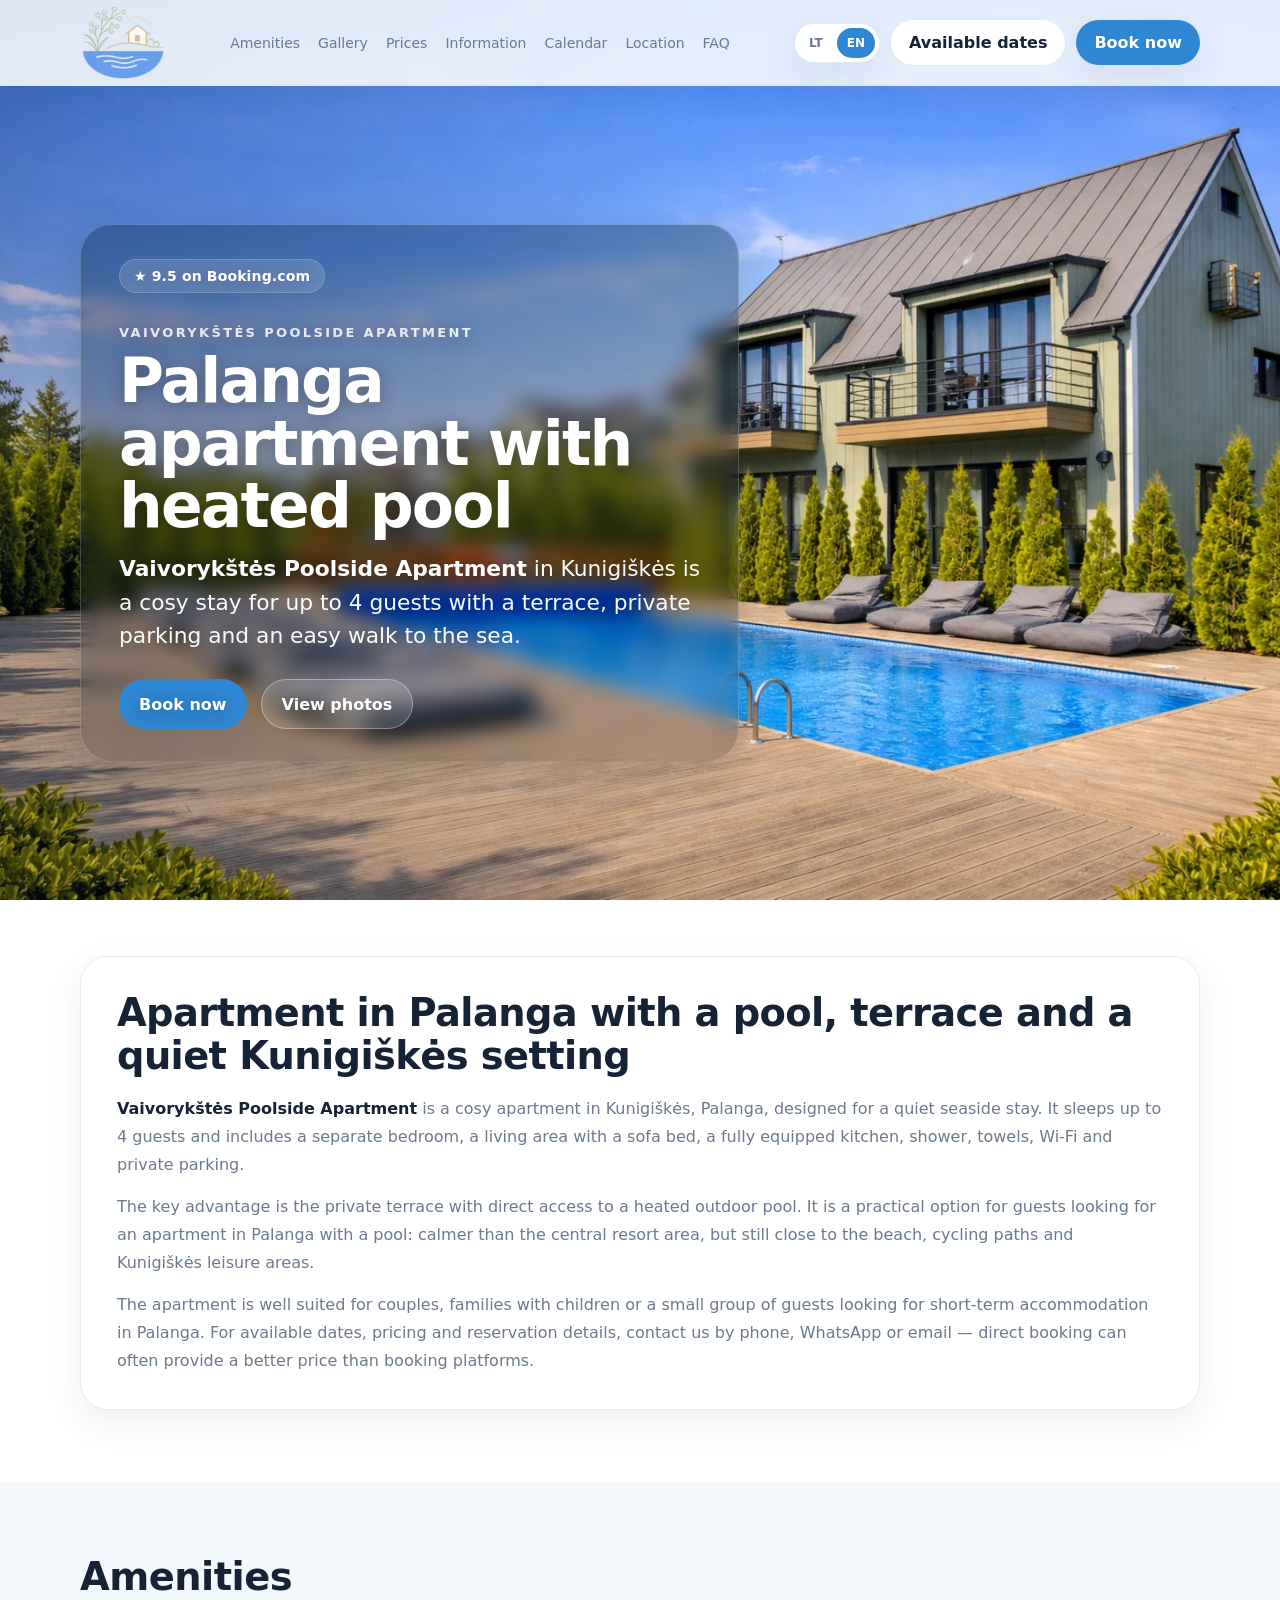
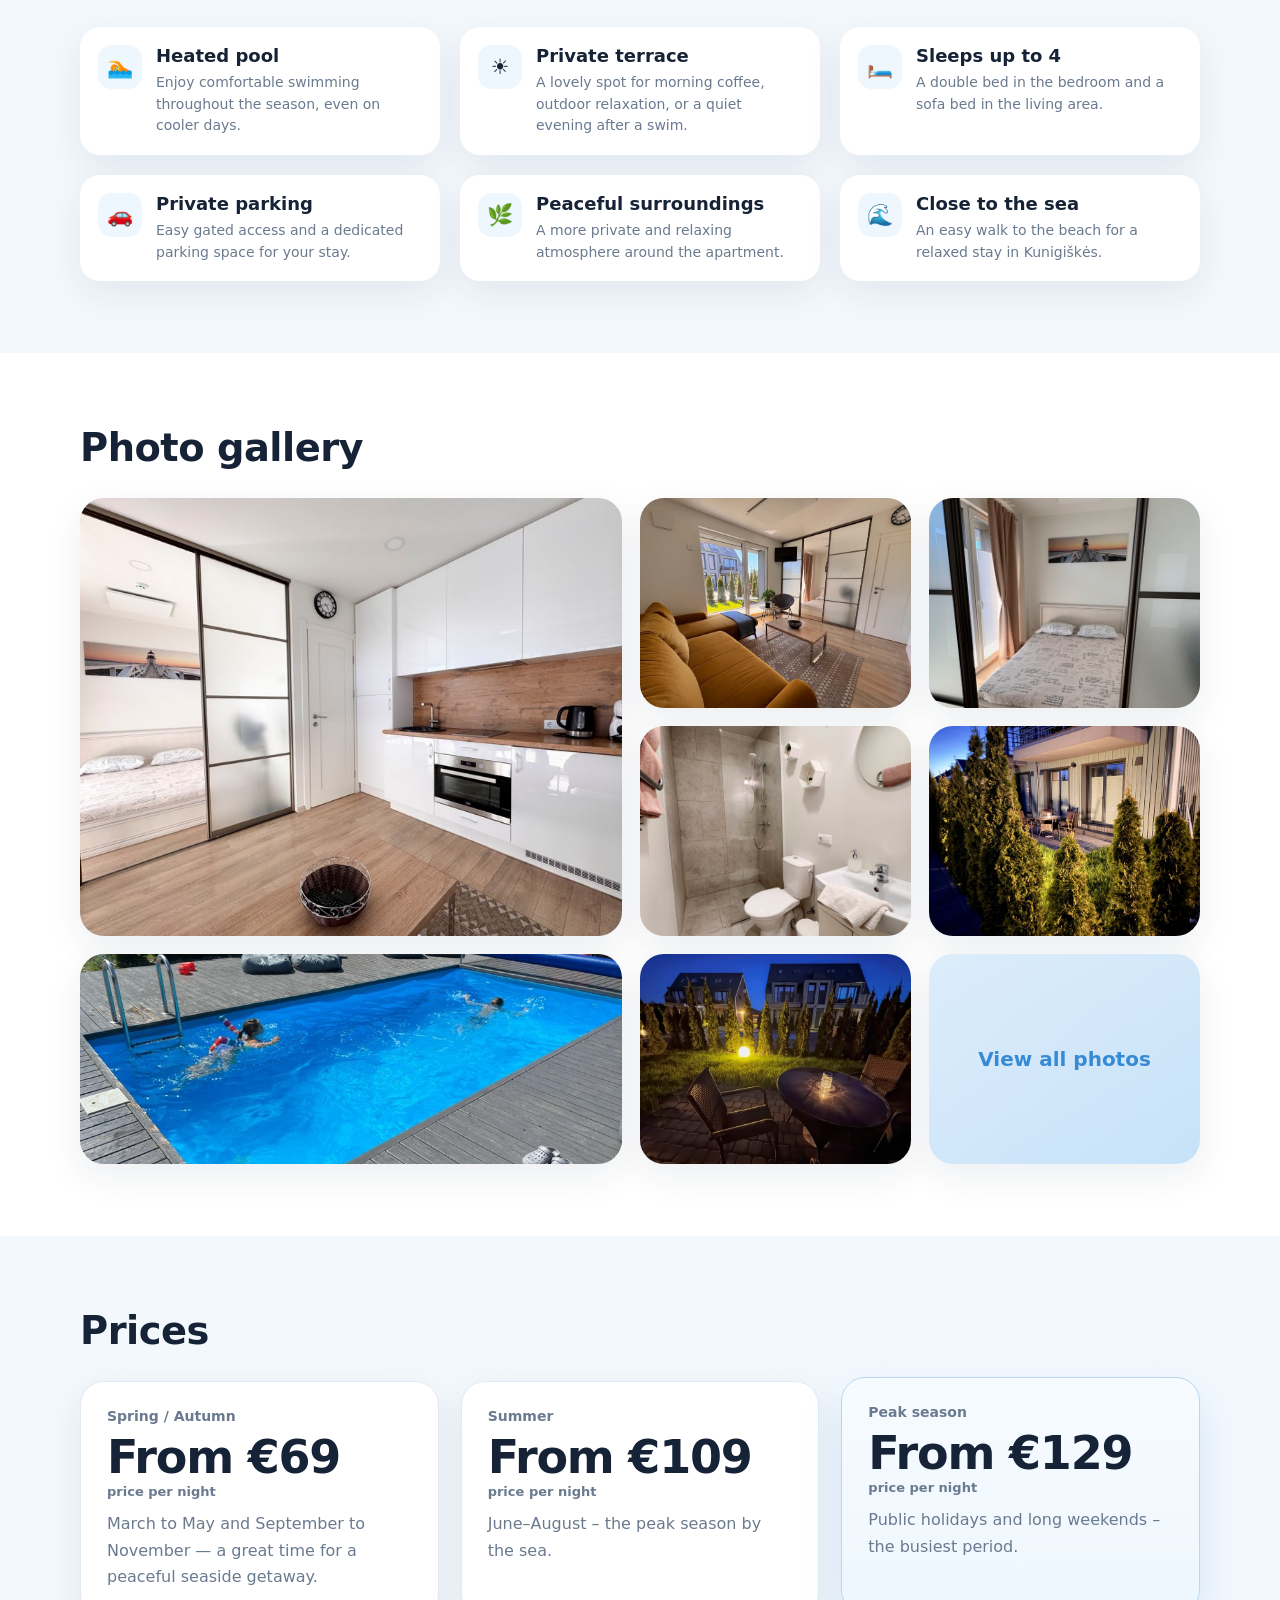
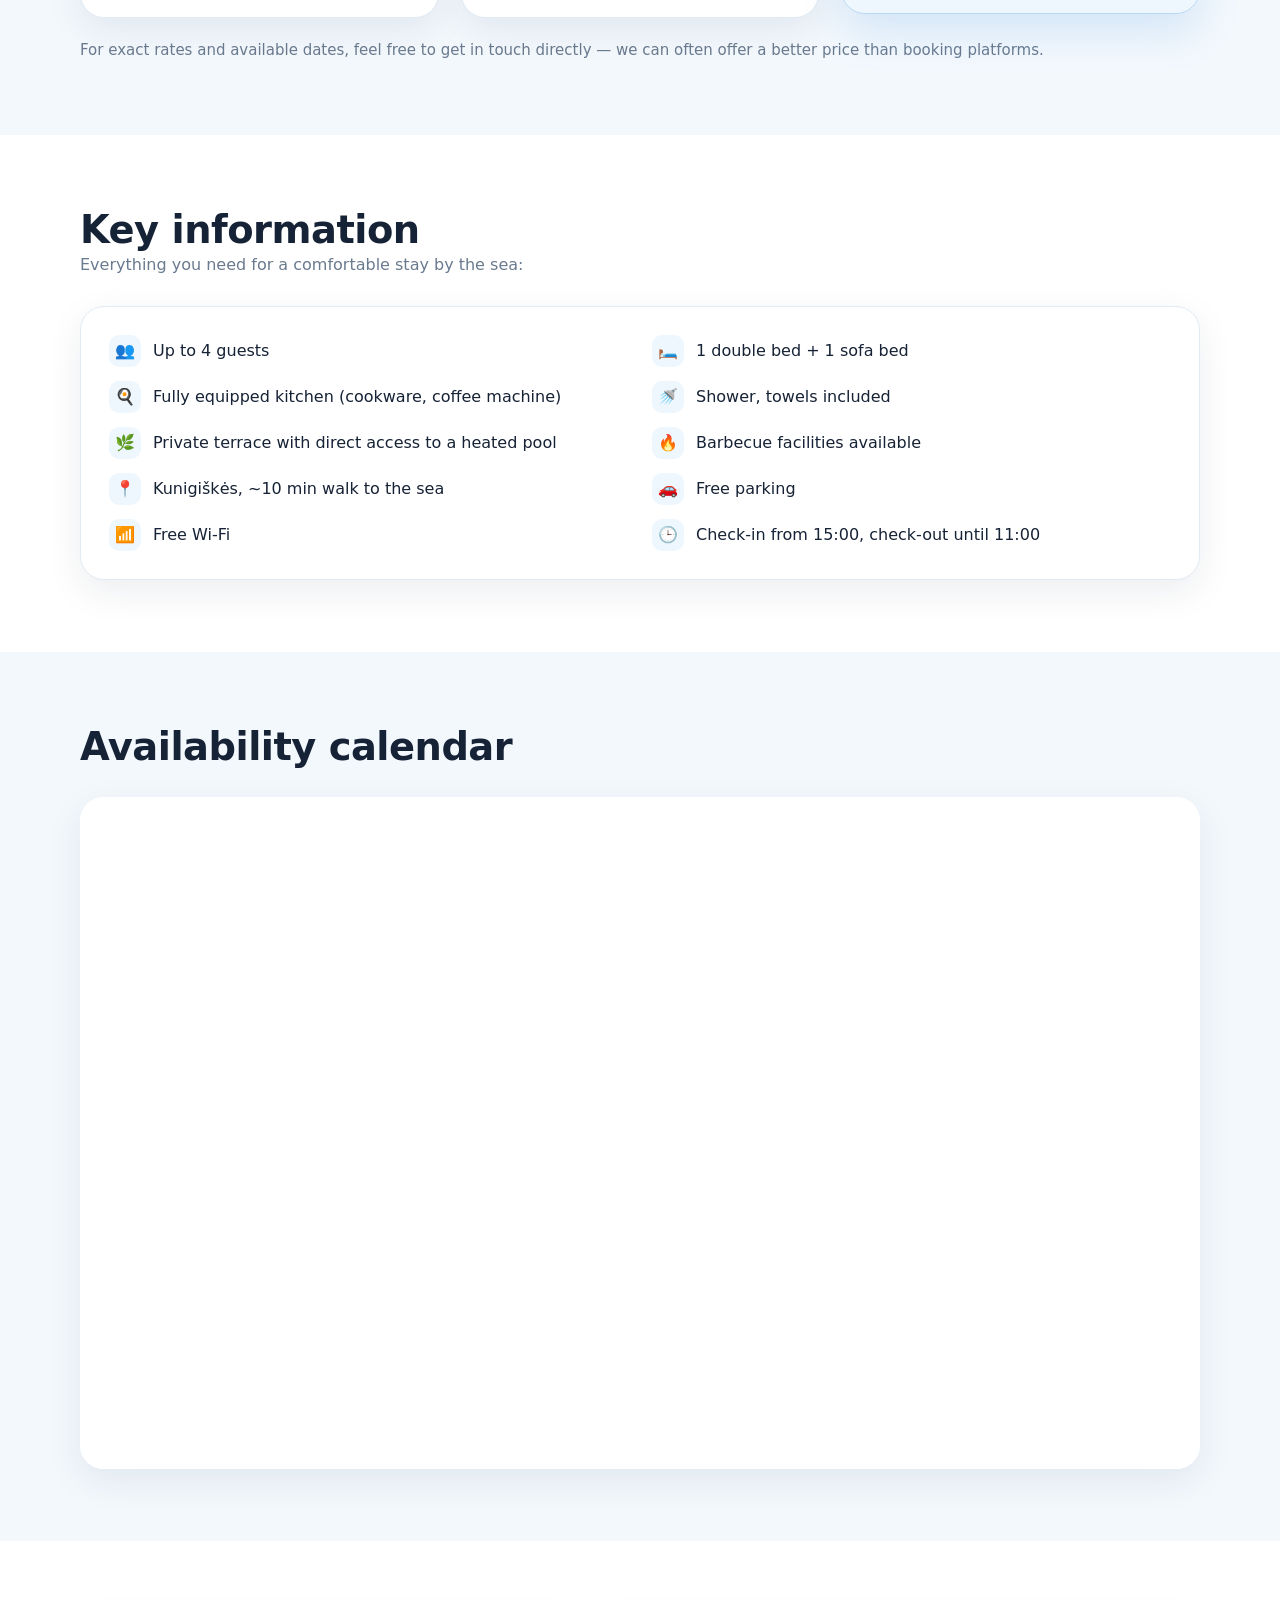
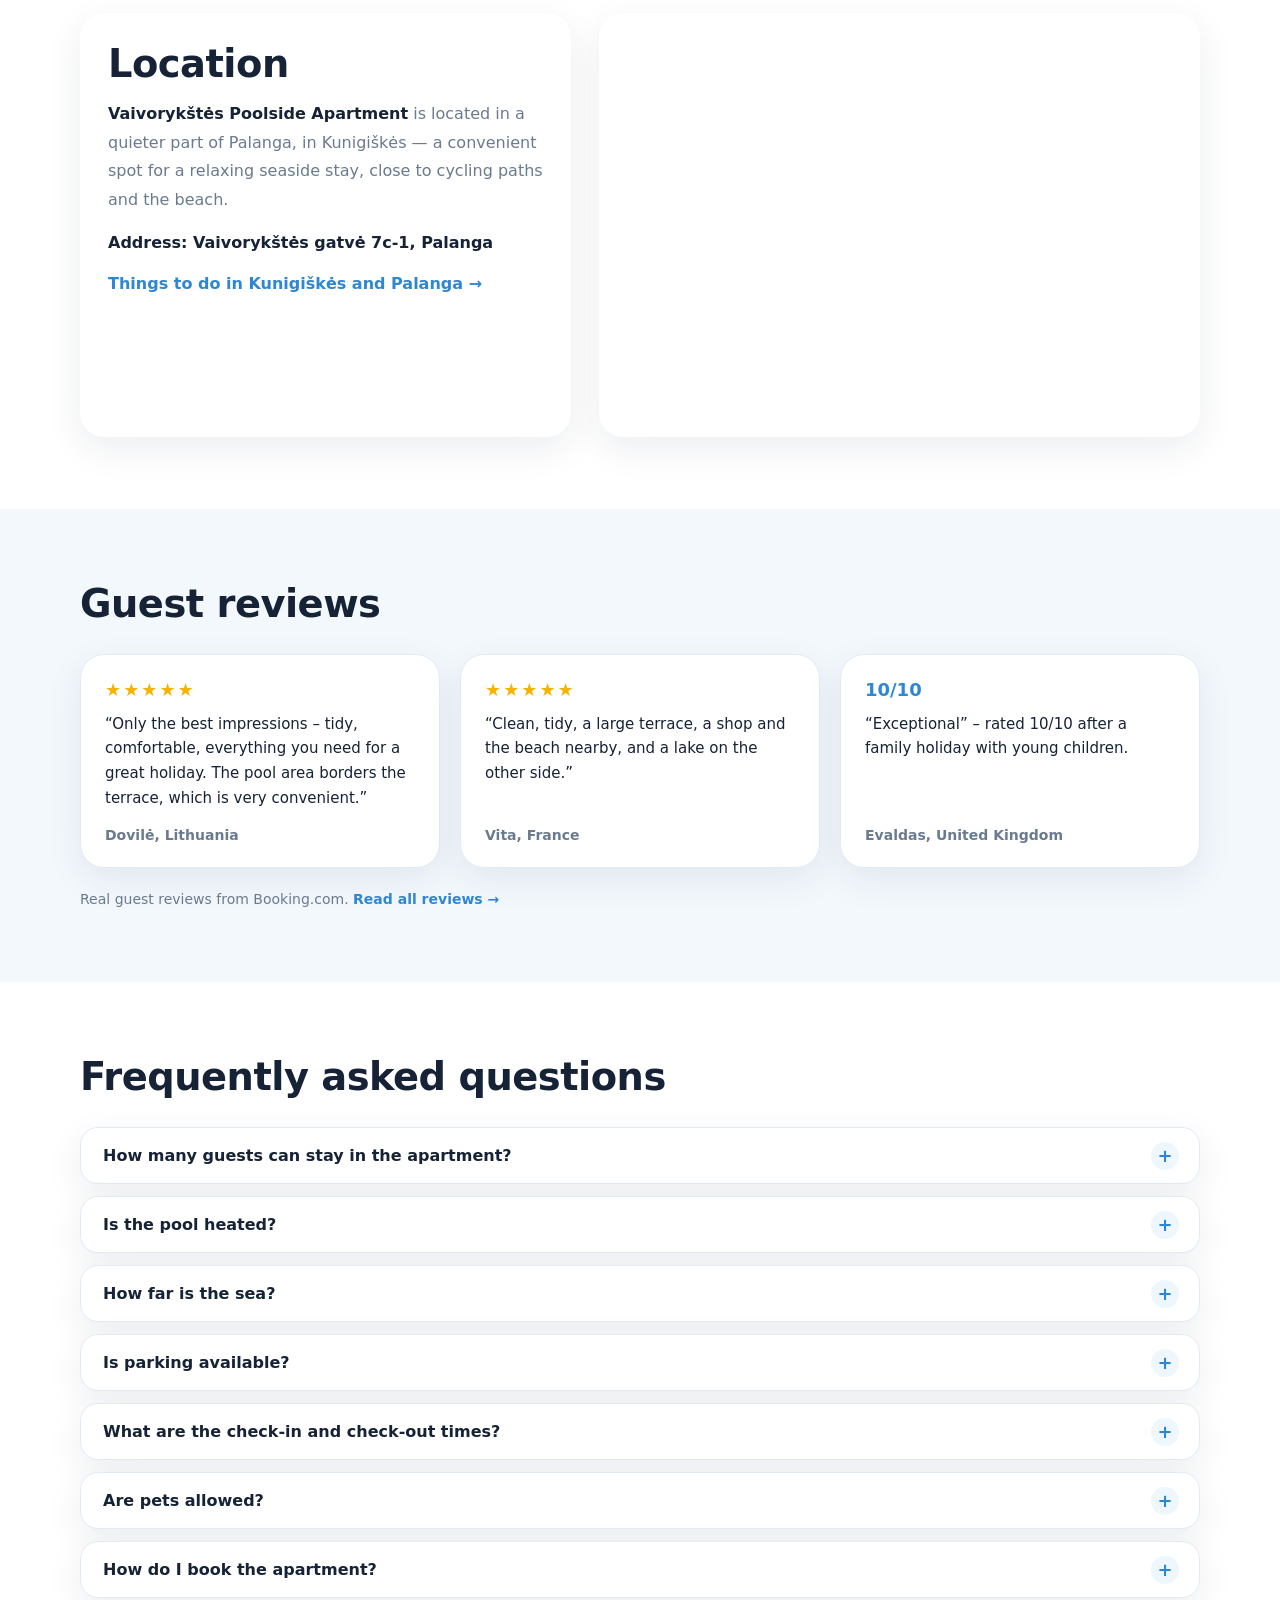
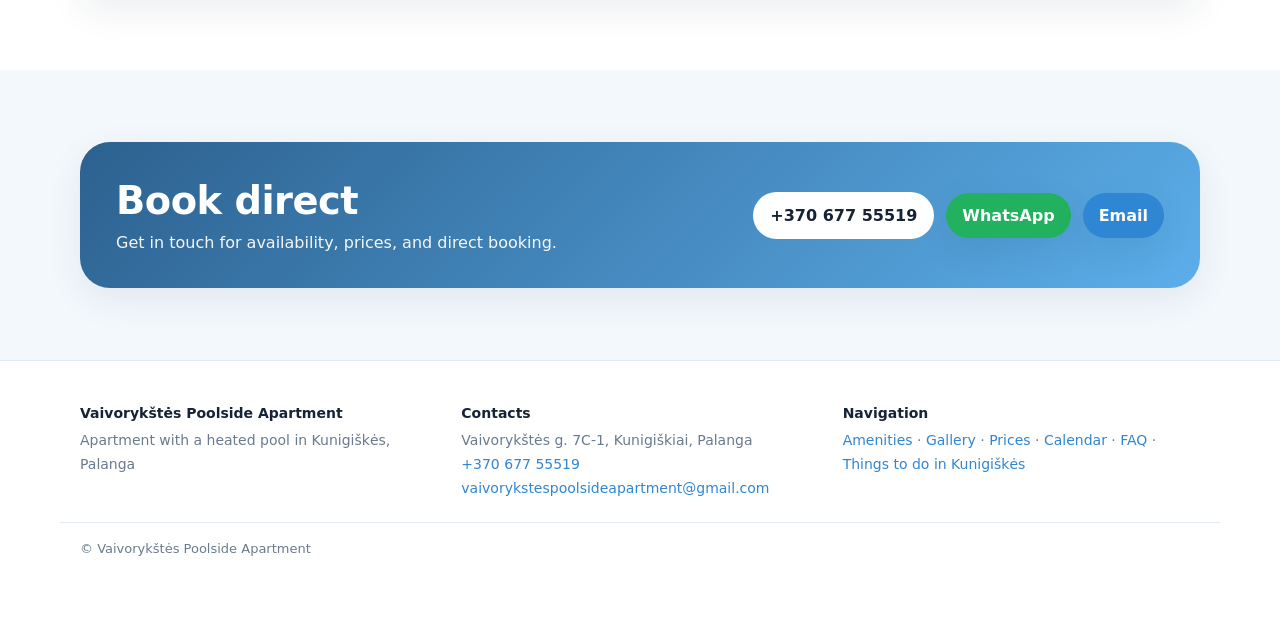
==== commit 38a4d8ae: "Claude pakeitimai" ====
--- a/en/index.html
+++ b/en/index.html
@@ -18,15 +18,18 @@
 <meta content="Apartment in Palanga with heated pool | Kunigiškės" property="og:title"/>
 <meta content="A cosy apartment in Kunigiškės, Palanga for up to 4 guests: private terrace, heated pool, parking, Wi‑Fi and an easy walk to the sea. Book direct." property="og:description"/>
 <meta content="https://apartamentaipalanga.lt/en/" property="og:url"/>
-<meta content="https://apartamentaipalanga.lt/assets/hero_2560.png" property="og:image"/>
+<meta content="https://apartamentaipalanga.lt/assets/og-image.jpg" property="og:image"/>
+<meta content="1200" property="og:image:width"/>
+<meta content="630" property="og:image:height"/>
+<meta content="Heated outdoor pool at Vaivorykštės Poolside Apartment in Kunigiškės" property="og:image:alt"/>
 <meta content="summary_large_image" name="twitter:card"/>
 <meta content="Apartment in Palanga with heated pool | Kunigiškės" name="twitter:title"/>
 <meta content="A cosy apartment in Kunigiškės, Palanga for up to 4 guests: private terrace, heated pool, parking, Wi‑Fi and an easy walk to the sea. Book direct." name="twitter:description"/>
-<meta content="https://apartamentaipalanga.lt/assets/hero_2560.png" name="twitter:image"/>
+<meta content="https://apartamentaipalanga.lt/assets/og-image.jpg" name="twitter:image"/>
 <link href="../assets/favicon-v2-32.png" rel="icon" type="image/png"/>
 <link href="../favicon.ico" rel="shortcut icon"/>
 <link href="../assets/favicon-v2-180.png" rel="apple-touch-icon"/>
-<link as="image" href="../assets/hero_2560.png" rel="preload" type="image/png"/>
+<link as="image" href="../assets/hero-1536.jpg" imagesrcset="../assets/hero-1024.jpg 1024w, ../assets/hero-1536.jpg 1536w" imagesizes="100vw" rel="preload"/>
 <link href="../styles.css" rel="stylesheet"/>
 <script type="application/ld+json">
 {
@@ -36,10 +39,13 @@
   "name": "Vaivorykštės Poolside Apartment",
   "alternateName": "Apartment in Palanga with heated pool in Kunigiškės",
   "url": "https://apartamentaipalanga.lt/en/",
+  "sameAs": [
+    "https://www.booking.com/hotel/lt/vaivorykstes-poolside-apartment.html"
+  ],
   "image": [
-    "https://apartamentaipalanga.lt/assets/hero_2560.png",
-    "https://apartamentaipalanga.lt/assets/photo-6.jpg",
-    "https://apartamentaipalanga.lt/assets/photo-1.jpg"
+    "https://apartamentaipalanga.lt/assets/hero-1536.jpg",
+    "https://apartamentaipalanga.lt/assets/photo-6-1600.jpg",
+    "https://apartamentaipalanga.lt/assets/photo-1-1600.jpg"
   ],
   "description": "A cosy apartment in Kunigiškės, Palanga for up to 4 guests: private terrace, heated pool, parking, Wi‑Fi and an easy walk to the sea. Book direct.",
   "telephone": "+37067755519",
@@ -49,28 +55,35 @@
     "@type": "PostalAddress",
     "streetAddress": "Vaivorykštės gatvė 7c-1",
     "addressLocality": "Palanga",
+    "postalCode": "00221",
     "addressCountry": "LT"
+  },
+  "geo": {
+    "@type": "GeoCoordinates",
+    "latitude": 55.95565,
+    "longitude": 21.07993
   },
   "areaServed": {
     "@type": "City",
     "name": "Palanga"
   },
+  "numberOfRooms": 1,
   "checkinTime": "15:00",
   "checkoutTime": "11:00",
   "amenityFeature": [
     {
       "@type": "LocationFeatureSpecification",
-      "name": "Šildomas lauko baseinas",
-      "value": true
-    },
-    {
-      "@type": "LocationFeatureSpecification",
-      "name": "Privati terasa",
-      "value": true
-    },
-    {
-      "@type": "LocationFeatureSpecification",
-      "name": "Privati parkavimo vieta",
+      "name": "Heated outdoor pool",
+      "value": true
+    },
+    {
+      "@type": "LocationFeatureSpecification",
+      "name": "Private terrace",
+      "value": true
+    },
+    {
+      "@type": "LocationFeatureSpecification",
+      "name": "Private parking",
       "value": true
     },
     {
@@ -80,13 +93,77 @@
     },
     {
       "@type": "LocationFeatureSpecification",
-      "name": "Pilnai įrengta virtuvė",
-      "value": true
-    },
-    {
-      "@type": "LocationFeatureSpecification",
-      "name": "Galimybė naudotis griliumi",
-      "value": true
+      "name": "Fully equipped kitchen",
+      "value": true
+    },
+    {
+      "@type": "LocationFeatureSpecification",
+      "name": "Barbecue facilities",
+      "value": true
+    }
+  ]
+}
+  </script>
+<script type="application/ld+json">
+{
+  "@context": "https://schema.org",
+  "@type": "FAQPage",
+  "mainEntity": [
+    {
+      "@type": "Question",
+      "name": "How many guests can stay in the apartment?",
+      "acceptedAnswer": {
+        "@type": "Answer",
+        "text": "The apartment comfortably sleeps up to 4 guests: a double bed in the bedroom and a fold-out sofa bed in the living room."
+      }
+    },
+    {
+      "@type": "Question",
+      "name": "Is the pool heated?",
+      "acceptedAnswer": {
+        "@type": "Answer",
+        "text": "Yes, the outdoor pool is heated, so swimming is comfortable throughout the warm season. The private terrace has direct access to the pool."
+      }
+    },
+    {
+      "@type": "Question",
+      "name": "How far is the sea?",
+      "acceptedAnswer": {
+        "@type": "Answer",
+        "text": "The Kunigiškės beach is about a 10-minute walk away along a quiet path through the pine forest."
+      }
+    },
+    {
+      "@type": "Question",
+      "name": "Is parking available?",
+      "acceptedAnswer": {
+        "@type": "Answer",
+        "text": "Yes, guests have a free private parking space with gated access."
+      }
+    },
+    {
+      "@type": "Question",
+      "name": "What are the check-in and check-out times?",
+      "acceptedAnswer": {
+        "@type": "Answer",
+        "text": "Check-in from 15:00, check-out until 11:00. Different times can be arranged individually."
+      }
+    },
+    {
+      "@type": "Question",
+      "name": "Are pets allowed?",
+      "acceptedAnswer": {
+        "@type": "Answer",
+        "text": "Unfortunately, pets are not allowed – we want to keep the apartment comfortable for all guests, including those with allergies."
+      }
+    },
+    {
+      "@type": "Question",
+      "name": "How do I book the apartment?",
+      "acceptedAnswer": {
+        "@type": "Answer",
+        "text": "Book directly by phone +370 677 55519, via WhatsApp or by email. Booking direct often gets you a better price than booking platforms."
+      }
     }
   ]
 }
@@ -95,9 +172,9 @@
 <body>
 <header class="topbar">
 <div class="container nav">
-<a aria-label="Home" class="brand brand-logo-only" href="#virsus"><img alt="Vaivorykštės Poolside Apartment logo" class="header-logo" src="../assets/header-logo-clean.png"/></a>
-<nav class="nav-links">
-<a data-i18n="navFeatures" href="#patogumai">Amenities</a><a data-i18n="navGallery" href="#galerija">Gallery</a><a data-i18n="navPricing" href="#kainos">Prices</a><a data-i18n="navInfo" href="#informacija">Information</a><a data-i18n="navCalendar" href="#kalendorius">Calendar</a><a data-i18n="navLocation" href="#lokacija">Location</a>
+<a aria-label="Home" class="brand brand-logo-only" href="#virsus"><img alt="Vaivorykštės Poolside Apartment logo" class="header-logo" src="../assets/header-logo-small.png" width="240" height="215"/></a>
+<nav class="nav-links" id="navLinks">
+<a data-i18n="navFeatures" href="#patogumai">Amenities</a><a data-i18n="navGallery" href="#galerija">Gallery</a><a data-i18n="navPricing" href="#kainos">Prices</a><a data-i18n="navInfo" href="#informacija">Information</a><a data-i18n="navCalendar" href="#kalendorius">Calendar</a><a data-i18n="navLocation" href="#lokacija">Location</a><a data-i18n="navFaq" href="#duk">FAQ</a>
 </nav>
 <div class="nav-actions">
 <div aria-label="Language switcher" class="lang-switch">
@@ -106,6 +183,7 @@
 </div>
 <a class="btn btn-secondary" data-i18n="navDates" href="#kalendorius">Available dates</a>
 <a class="btn btn-primary" data-i18n="navReserve" href="#rezervacija">Book now</a>
+<button aria-controls="navLinks" aria-expanded="false" aria-label="Menu" class="nav-burger" id="navBurger" type="button"><span></span><span></span><span></span></button>
 </div>
 </div>
 </header>
@@ -113,12 +191,13 @@
 <section class="hero-overlay section-plain">
 <div class="container">
 <div class="hero-overlay-box">
-<img alt="Apartment in Palanga with a heated pool in Kunigiškės – Vaivorykštės Poolside Apartment" class="hero-bg" id="heroImage" src="../assets/hero_2560.png"/>
+<img alt="Apartment in Palanga with a heated pool in Kunigiškės – Vaivorykštės Poolside Apartment" class="hero-bg" id="heroImage" src="../assets/hero-1536.jpg" srcset="../assets/hero-1024.jpg 1024w, ../assets/hero-1536.jpg 1536w" sizes="100vw" width="1536" height="1024" fetchpriority="high"/>
 <div class="hero-shade"></div>
 <div class="hero-overlay-content">
-<div class="hero-rating" data-i18n="heroRating">★ 9.5 on Booking.com</div>
+<a class="hero-rating" data-i18n="heroRating" href="https://www.booking.com/hotel/lt/vaivorykstes-poolside-apartment.html" rel="noopener" target="_blank">★ 9.5 on Booking.com</a>
+<div class="hero-brand">Vaivorykštės Poolside Apartment</div>
 <h1 data-i18n="heroTitle">Palanga apartment with heated pool</h1>
-<p data-i18n="heroText">Vaivorykštės Poolside Apartment in Kunigiškės is a cosy stay for up to 4 guests with a terrace, private parking and an easy walk to the sea.</p>
+<p data-i18n-html="heroText"><strong>Vaivorykštės Poolside Apartment</strong> in Kunigiškės is a cosy stay for up to 4 guests with a terrace, private parking and an easy walk to the sea.</p>
 <div class="hero-actions">
 <a class="btn btn-primary" data-i18n="heroPrimary" href="#rezervacija">Book now</a>
 <a class="btn btn-secondary light" data-i18n="heroSecondary" href="#galerija">View photos</a>
@@ -131,7 +210,7 @@
 <div class="container">
 <div class="seo-intro-card">
 <h2 data-i18n="seoIntroTitle">Apartment in Palanga with a pool, terrace and a quiet Kunigiškės setting</h2>
-<p data-i18n="seoIntroText1">Vaivorykštės Poolside Apartment is a cosy apartment in Kunigiškės, Palanga, designed for a quiet seaside stay. It sleeps up to 4 guests and includes a separate bedroom, a living area with a sofa bed, a fully equipped kitchen, shower, towels, Wi‑Fi and private parking.</p>
+<p data-i18n-html="seoIntroText1"><strong>Vaivorykštės Poolside Apartment</strong> is a cosy apartment in Kunigiškės, Palanga, designed for a quiet seaside stay. It sleeps up to 4 guests and includes a separate bedroom, a living area with a sofa bed, a fully equipped kitchen, shower, towels, Wi‑Fi and private parking.</p>
 <p data-i18n="seoIntroText2">The key advantage is the private terrace with direct access to a heated outdoor pool. It is a practical option for guests looking for an apartment in Palanga with a pool: calmer than the central resort area, but still close to the beach, cycling paths and Kunigiškės leisure areas.</p>
 <p data-i18n="seoIntroText3">The apartment is well suited for couples, families with children or a small group of guests looking for short-term accommodation in Palanga. For available dates, pricing and reservation details, contact us by phone, WhatsApp or email — direct booking can often provide a better price than booking platforms.</p>
 </div>
@@ -143,12 +222,12 @@
 <div><h2 data-i18n="featuresTitle">Amenities</h2></div>
 </div>
 <div class="features">
-<article class="feature"><div class="icon">🏊</div><div><h3 data-i18n="feature1Title">Heated pool</h3><p data-i18n="feature1Text">Enjoy comfortable swimming throughout the season, even on cooler days.</p></div></article>
-<article class="feature"><div class="icon">☀️</div><div><h3 data-i18n="feature2Title">Private terrace</h3><p data-i18n="feature2Text">A lovely spot for morning coffee, outdoor relaxation, or a quiet evening after a swim.</p></div></article>
-<article class="feature"><div class="icon">🛏️</div><div><h3 data-i18n="feature3Title">Sleeps up to 4</h3><p data-i18n="feature3Text">A double bed in the bedroom and a sofa bed in the living area.</p></div></article>
-<article class="feature"><div class="icon">🚗</div><div><h3 data-i18n="feature4Title">Private parking</h3><p data-i18n="feature4Text">Easy gated access and a dedicated parking space for your stay.</p></div></article>
-<article class="feature"><div class="icon">🌿</div><div><h3 data-i18n="feature5Title">Peaceful surroundings</h3><p data-i18n="feature5Text">A more private and relaxing atmosphere around the apartment.</p></div></article>
-<article class="feature"><div class="icon">🌊</div><div><h3 data-i18n="feature6Title">Close to the sea</h3><p data-i18n="feature6Text">An easy walk to the beach for a relaxed stay in Kunigiškės.</p></div></article>
+<article class="feature"><div aria-hidden="true" class="icon">🏊</div><div><h3 data-i18n="feature1Title">Heated pool</h3><p data-i18n="feature1Text">Enjoy comfortable swimming throughout the season, even on cooler days.</p></div></article>
+<article class="feature"><div aria-hidden="true" class="icon">☀️</div><div><h3 data-i18n="feature2Title">Private terrace</h3><p data-i18n="feature2Text">A lovely spot for morning coffee, outdoor relaxation, or a quiet evening after a swim.</p></div></article>
+<article class="feature"><div aria-hidden="true" class="icon">🛏️</div><div><h3 data-i18n="feature3Title">Sleeps up to 4</h3><p data-i18n="feature3Text">A double bed in the bedroom and a sofa bed in the living area.</p></div></article>
+<article class="feature"><div aria-hidden="true" class="icon">🚗</div><div><h3 data-i18n="feature4Title">Private parking</h3><p data-i18n="feature4Text">Easy gated access and a dedicated parking space for your stay.</p></div></article>
+<article class="feature"><div aria-hidden="true" class="icon">🌿</div><div><h3 data-i18n="feature5Title">Peaceful surroundings</h3><p data-i18n="feature5Text">A more private and relaxing atmosphere around the apartment.</p></div></article>
+<article class="feature"><div aria-hidden="true" class="icon">🌊</div><div><h3 data-i18n="feature6Title">Close to the sea</h3><p data-i18n="feature6Text">An easy walk to the beach for a relaxed stay in Kunigiškės.</p></div></article>
 </div>
 </div>
 </section>
@@ -158,13 +237,13 @@
 <div><h2 data-i18n="galleryTitle">Photo gallery</h2></div>
 </div>
 <div class="gallery-grid">
-<button class="gallery-item large" data-index="0"><img alt="Kitchen and living area in the Palanga apartment in Kunigiškės" src="../assets/photo-1.jpg"/></button>
-<button class="gallery-item" data-index="1"><img alt="Living room with sofa bed and terrace view in the Palanga apartment" src="../assets/photo-2.jpg"/></button>
-<button class="gallery-item" data-index="2"><img alt="Bedroom at Vaivorykštės Poolside Apartment in Kunigiškės" src="../assets/photo-3.jpg"/></button>
-<button class="gallery-item" data-index="3"><img alt="Bathroom with shower in the Palanga apartment" src="../assets/photo-4.jpg"/></button>
-<button class="gallery-item" data-index="4"><img alt="Private terrace in the evening at Vaivorykštės Poolside Apartment" src="../assets/photo-5.jpg"/></button>
-<button class="gallery-item" data-index="5"><img alt="Heated outdoor pool next to the apartment in Kunigiškės" src="../assets/photo-6.jpg"/></button>
-<button class="gallery-item" data-index="6"><img alt="Path to the beach in Kunigiškės near the apartment" src="../assets/photo-7.jpg"/></button>
+<button class="gallery-item large" data-index="0"><img alt="Kitchen and living area in the Palanga apartment in Kunigiškės" src="../assets/photo-1-800.jpg" srcset="../assets/photo-1-800.jpg 800w, ../assets/photo-1-1600.jpg 1600w" sizes="(max-width: 760px) 100vw, 50vw" width="800" height="600" loading="lazy"/></button>
+<button class="gallery-item" data-index="1"><img alt="Living room with sofa bed and terrace view in the Palanga apartment" src="../assets/photo-2-800.jpg" width="800" height="600" loading="lazy"/></button>
+<button class="gallery-item" data-index="2"><img alt="Bedroom at Vaivorykštės Poolside Apartment in Kunigiškės" src="../assets/photo-3-800.jpg" width="600" height="800" loading="lazy"/></button>
+<button class="gallery-item" data-index="3"><img alt="Bathroom with shower in the Palanga apartment" src="../assets/photo-4-800.jpg" width="600" height="800" loading="lazy"/></button>
+<button class="gallery-item" data-index="4"><img alt="Private terrace in the evening at Vaivorykštės Poolside Apartment" src="../assets/photo-5-800.jpg" width="800" height="611" loading="lazy"/></button>
+<button class="gallery-item" data-index="5"><img alt="Heated outdoor pool next to the apartment in Kunigiškės" src="../assets/photo-6-800.jpg" width="800" height="600" loading="lazy"/></button>
+<button class="gallery-item" data-index="6"><img alt="Path to the beach in Kunigiškės near the apartment" src="../assets/photo-7-800.jpg" width="800" height="531" loading="lazy"/></button>
 <button class="gallery-item more-tile" data-i18n="galleryMore" id="openGalleryBtn">View all photos</button>
 </div>
 </div>
@@ -178,16 +257,19 @@
 <article class="price-card featured" id="priceCard1">
 <div class="price-label" data-i18n="price1Label">Spring / Autumn</div>
 <div class="price-value" data-i18n="price1Value">From €69</div>
+<div class="price-unit" data-i18n="priceUnit">price per night</div>
 <p data-i18n="price1Text">March to May and September to November — a great time for a peaceful seaside getaway.</p>
 </article>
 <article class="price-card" id="priceCard2">
 <div class="price-label" data-i18n="price2Label">Summer</div>
 <div class="price-value" data-i18n="price2Value">From €109</div>
+<div class="price-unit" data-i18n="priceUnit">price per night</div>
 <p data-i18n="price2Text">June–August – the peak season by the sea.</p>
 </article>
 <article class="price-card" id="priceCard3">
 <div class="price-label" data-i18n="price3Label">Peak season</div>
 <div class="price-value" data-i18n="price3Value">From €129</div>
+<div class="price-unit" data-i18n="priceUnit">price per night</div>
 <p data-i18n="price3Text">Public holidays and long weekends – the busiest period.</p>
 </article>
 </div>
@@ -204,16 +286,16 @@
 </div>
 <div class="info-panel">
 <ul aria-label="Svarbi informacija" class="info-list">
-<li><span class="info-bullet">👥</span><span data-i18n="infoItem1">Up to 4 guests</span></li>
-<li><span class="info-bullet">🛏️</span><span data-i18n="infoItem2">1 double bed + 1 sofa bed</span></li>
-<li><span class="info-bullet">🍳</span><span data-i18n="infoItem3">Fully equipped kitchen (cookware, coffee machine)</span></li>
-<li><span class="info-bullet">🚿</span><span data-i18n="infoItem4">Shower, towels included</span></li>
-<li><span class="info-bullet">🌿</span><span data-i18n="infoItem5">Private terrace with direct access to a heated pool</span></li>
-<li><span class="info-bullet">🔥</span><span data-i18n="infoItem6">Barbecue facilities available</span></li>
-<li><span class="info-bullet">📍</span><span data-i18n="infoItem7">Kunigiškės, ~10 min walk to the sea</span></li>
-<li><span class="info-bullet">🚗</span><span data-i18n="infoItem8">Free parking</span></li>
-<li><span class="info-bullet">📶</span><span data-i18n="infoItem9">Free Wi‑Fi</span></li>
-<li><span class="info-bullet">🕒</span><span data-i18n="infoItem10">Check-in from 15:00, check-out until 11:00</span></li>
+<li><span aria-hidden="true" class="info-bullet">👥</span><span data-i18n="infoItem1">Up to 4 guests</span></li>
+<li><span aria-hidden="true" class="info-bullet">🛏️</span><span data-i18n="infoItem2">1 double bed + 1 sofa bed</span></li>
+<li><span aria-hidden="true" class="info-bullet">🍳</span><span data-i18n="infoItem3">Fully equipped kitchen (cookware, coffee machine)</span></li>
+<li><span aria-hidden="true" class="info-bullet">🚿</span><span data-i18n="infoItem4">Shower, towels included</span></li>
+<li><span aria-hidden="true" class="info-bullet">🌿</span><span data-i18n="infoItem5">Private terrace with direct access to a heated pool</span></li>
+<li><span aria-hidden="true" class="info-bullet">🔥</span><span data-i18n="infoItem6">Barbecue facilities available</span></li>
+<li><span aria-hidden="true" class="info-bullet">📍</span><span data-i18n="infoItem7">Kunigiškės, ~10 min walk to the sea</span></li>
+<li><span aria-hidden="true" class="info-bullet">🚗</span><span data-i18n="infoItem8">Free parking</span></li>
+<li><span aria-hidden="true" class="info-bullet">📶</span><span data-i18n="infoItem9">Free Wi‑Fi</span></li>
+<li><span aria-hidden="true" class="info-bullet">🕒</span><span data-i18n="infoItem10">Check-in from 15:00, check-out until 11:00</span></li>
 </ul>
 </div>
 </div>
@@ -233,9 +315,72 @@
 <div class="location-copy">
 <h2 class="section-title" data-i18n="locationTitle">Location</h2>
 <p data-i18n-html="locationText"><span class="location-name">Vaivorykštės Poolside Apartment</span> is located in a quieter part of Palanga, in Kunigiškės — a convenient spot for a relaxing seaside stay, close to cycling paths and the beach.<span class="location-address">Address: Vaivorykštės gatvė 7c-1, Palanga</span></p>
+<a class="article-link" data-i18n="locationArticleLink" href="kunigiskes/">Things to do in Kunigiškės and Palanga →</a>
 </div>
 <div class="map-box">
 <iframe loading="lazy" src="https://www.google.com/maps?q=Vaivoryk%C5%A1t%C4%97s%20gatv%C4%97%207c-1,%20Palanga&amp;output=embed" title="Apartment location map"></iframe>
+</div>
+</div>
+</section>
+<section class="section section-tint" id="atsiliepimai">
+<div class="container">
+<div class="section-head">
+<div><h2 data-i18n="reviewsTitle">Guest reviews</h2></div>
+</div>
+<div class="reviews-grid">
+<article class="review-card">
+<div aria-hidden="true" class="review-stars">★★★★★</div>
+<p class="review-text" data-i18n="review1Text">“Only the best impressions – tidy, comfortable, everything you need for a great holiday. The pool area borders the terrace, which is very convenient.”</p>
+<div class="review-author" data-i18n="review1Author">Dovilė, Lithuania</div>
+</article>
+<article class="review-card">
+<div aria-hidden="true" class="review-stars">★★★★★</div>
+<p class="review-text" data-i18n="review2Text">“Clean, tidy, a large terrace, a shop and the beach nearby, and a lake on the other side.”</p>
+<div class="review-author" data-i18n="review2Author">Vita, France</div>
+</article>
+<article class="review-card">
+<div aria-hidden="true" class="review-score">10/10</div>
+<p class="review-text" data-i18n="review3Text">“Exceptional” – rated 10/10 after a family holiday with young children.</p>
+<div class="review-author" data-i18n="review3Author">Evaldas, United Kingdom</div>
+</article>
+</div>
+<p class="reviews-note"><span data-i18n="reviewsNote">Real guest reviews from Booking.com.</span> <a data-i18n="reviewsLink" href="https://www.booking.com/hotel/lt/vaivorykstes-poolside-apartment.html" rel="noopener" target="_blank">Read all reviews →</a></p>
+</div>
+</section>
+<section class="section section-plain" id="duk">
+<div class="container">
+<div class="section-head">
+<div><h2 data-i18n="faqTitle">Frequently asked questions</h2></div>
+</div>
+<div class="faq-list">
+<details class="faq-item">
+<summary data-i18n="faq1q">How many guests can stay in the apartment?</summary>
+<p data-i18n="faq1a">The apartment comfortably sleeps up to 4 guests: a double bed in the bedroom and a fold-out sofa bed in the living room.</p>
+</details>
+<details class="faq-item">
+<summary data-i18n="faq2q">Is the pool heated?</summary>
+<p data-i18n="faq2a">Yes, the outdoor pool is heated, so swimming is comfortable throughout the warm season. The private terrace has direct access to the pool.</p>
+</details>
+<details class="faq-item">
+<summary data-i18n="faq3q">How far is the sea?</summary>
+<p data-i18n="faq3a">The Kunigiškės beach is about a 10-minute walk away along a quiet path through the pine forest.</p>
+</details>
+<details class="faq-item">
+<summary data-i18n="faq4q">Is parking available?</summary>
+<p data-i18n="faq4a">Yes, guests have a free private parking space with gated access.</p>
+</details>
+<details class="faq-item">
+<summary data-i18n="faq5q">What are the check-in and check-out times?</summary>
+<p data-i18n="faq5a">Check-in from 15:00, check-out until 11:00. Different times can be arranged individually.</p>
+</details>
+<details class="faq-item">
+<summary data-i18n="faq7q">Are pets allowed?</summary>
+<p data-i18n="faq7a">Unfortunately, pets are not allowed – we want to keep the apartment comfortable for all guests, including those with allergies.</p>
+</details>
+<details class="faq-item">
+<summary data-i18n="faq6q">How do I book the apartment?</summary>
+<p data-i18n="faq6a">Book directly by phone +370 677 55519, via WhatsApp or by email. Booking direct often gets you a better price than booking platforms.</p>
+</details>
 </div>
 </div>
 </section>
@@ -248,7 +393,7 @@
 </div>
 <div class="cta-actions">
 <a class="btn btn-secondary contact-btn" data-i18n="bookingPhone" href="tel:+37067755519">+370 677 55519</a>
-<a class="btn btn-whatsapp" href="https://wa.me/37067755519" rel="noopener" target="_blank">WhatsApp</a>
+<a class="btn btn-whatsapp" href="https://wa.me/37067755519?text=Hello%2C%20I%27m%20interested%20in%20the%20apartment%20in%20Palanga.%20Do%20you%20have%20available%20dates%3F" rel="noopener" target="_blank">WhatsApp</a>
 <a class="btn btn-primary" data-i18n="bookingEmail" href="mailto:vaivorykstespoolsideapartment@gmail.com">Email</a>
 </div>
 </div>
@@ -256,7 +401,23 @@
 </section>
 </main>
 <footer class="footer">
-<div class="container" data-i18n="footerText">© Vaivorykštės Poolside Apartment</div>
+<div class="container footer-grid">
+<div class="footer-col">
+<strong>Vaivorykštės Poolside Apartment</strong>
+<p data-i18n="footerTagline">Apartment with a heated pool in Kunigiškės, Palanga</p>
+</div>
+<div class="footer-col">
+<strong data-i18n="footerContacts">Contacts</strong>
+<p>Vaivorykštės g. 7C-1, Kunigiškiai, Palanga<br/>
+<a href="tel:+37067755519">+370 677 55519</a><br/>
+<a href="mailto:vaivorykstespoolsideapartment@gmail.com">vaivorykstespoolsideapartment@gmail.com</a></p>
+</div>
+<div class="footer-col">
+<strong data-i18n="footerNav">Navigation</strong>
+<p><a data-i18n="navFeatures" href="#patogumai">Amenities</a> · <a data-i18n="navGallery" href="#galerija">Gallery</a> · <a data-i18n="navPricing" href="#kainos">Prices</a> · <a data-i18n="navCalendar" href="#kalendorius">Calendar</a> · <a data-i18n="navFaq" href="#duk">FAQ</a> · <a data-i18n="navArticle" href="kunigiskes/">Things to do in Kunigiškės</a></p>
+</div>
+</div>
+<div class="container footer-copy" data-i18n="footerText">© Vaivorykštės Poolside Apartment</div>
 </footer>
 <div aria-hidden="true" class="lightbox" id="lightbox">
 <button aria-label="Close" class="lightbox-close" id="lightboxClose">×</button>
--- a/styles.css
+++ b/styles.css
@@ -1,4 +1,17 @@
-
+/* ============================================================
+   Vaivorykštės Poolside Apartment — styles.css
+   Struktūra:
+   1. Kintamieji ir bazė        7. Kainos
+   2. Išdėstymas ir sekcijos    8. Informacija
+   3. Mygtukai                  9. Kalendorius ir lokacija
+   4. Viršutinė juosta / meniu 10. Atsiliepimai ir DUK
+   5. Hero                     11. CTA ir poraštė
+   6. Patogumai ir galerija    12. Lightbox
+                               13. Straipsnio puslapis
+   Breakpoint'ai: 1100px, 980px, 900px, 760px
+   ============================================================ */
+
+/* === 1. Kintamieji ir bazė === */
 :root{
   --bg:#f4f8fc;
   --surface:#ffffff;
@@ -9,10 +22,10 @@
   --brand-dark:#2f86d2;
   --brand-soft:#eef7fe;
   --tint:#f3f8fd;
-  --softblue:#f2f8fe;
   --shadow:0 12px 36px rgba(15,35,60,.08);
   --radius:24px;
   --max:1160px;
+  --vv-bottom-offset:0px;
 }
 *{box-sizing:border-box}
 html{scroll-behavior:smooth}
@@ -20,38 +33,224 @@
 img{max-width:100%;display:block}
 button{font:inherit}
 a{text-decoration:none;color:inherit}
+
+/* === 2. Išdėstymas ir sekcijos === */
 .container{max-width:var(--max);margin:0 auto;padding:0 20px}
-.topbar{position:sticky;top:0;z-index:40;background:rgba(255,255,255,.86);backdrop-filter:blur(10px);border-bottom:1px solid var(--line)}
-.nav{min-height:76px;display:flex;align-items:center;justify-content:space-between;gap:20px}
-.brand{display:flex;align-items:center;gap:12px}
-.brand-mark{width:42px;height:42px;border-radius:14px;display:flex;align-items:center;justify-content:center;background:linear-gradient(135deg,var(--brand),var(--brand-dark));color:#fff;font-weight:800;font-size:20px;box-shadow:var(--shadow)}
-.brand-text strong{display:block;font-size:16px;letter-spacing:.2px}
-.brand-text small{display:block;color:var(--muted);font-size:12px;margin-top:2px}
-.nav-links{display:flex;gap:18px;flex-wrap:wrap;color:var(--muted);font-size:14px}
-.nav-actions{display:flex;gap:10px;align-items:center}
+.section{padding:72px 0}
+.section-plain{background:#fff}
+.section-tint{background:var(--tint)}
+.section-title{margin:0;font-size:clamp(28px,3vw,40px);letter-spacing:-.5px}
+.section-head{display:flex;justify-content:space-between;align-items:end;gap:20px;margin-bottom:28px}
+.section-head > div{max-width:100%}
+.section-head h2{margin:0;font-size:clamp(28px,3vw,40px);letter-spacing:-.5px}
+.section-head p{margin:0;max-width:58ch;color:var(--muted);line-height:1.6}
+.hero-overlay + .section{padding-top:56px}
+#apie,#patogumai,#galerija,#kainos,#informacija,#kalendorius,#lokacija,#atsiliepimai,#duk,#rezervacija{scroll-margin-top:76px}
+@media (max-width:980px){
+  .section{padding:60px 0}
+}
+@media (max-width:760px){
+  .section{padding:48px 0}
+  .section-head{margin-bottom:22px}
+  .hero-overlay + .section{padding-top:36px}
+}
+
+/* === 3. Mygtukai === */
 .btn{display:inline-flex;align-items:center;justify-content:center;padding:13px 18px;border-radius:999px;font-weight:700;transition:.2s transform,.2s background,.2s border-color}
 .btn:hover{transform:translateY(-1px)}
 .btn-primary{background:var(--brand-dark);color:#fff;box-shadow:var(--shadow)}
 .btn-secondary{background:#fff;border:1px solid var(--line);color:var(--text)}
 .btn-secondary.light{background:rgba(255,255,255,.15);border-color:rgba(255,255,255,.34);color:#fff}
 .btn-whatsapp{background:#22b15f;color:#fff;box-shadow:var(--shadow)}
-.section{padding:72px 0}
-.section-plain{background:#fff}
-.section-tint{background:#f3f8fd}
-.section-softblue{background:#f2f8fe}
-.section-title{margin:0;font-size:clamp(28px,3vw,40px);letter-spacing:-.5px}
-.eyebrow{display:inline-flex;align-items:center;background:var(--brand-soft);padding:10px 14px;border-radius:999px;font-size:13px;font-weight:700;color:var(--brand-dark)}
-.eyebrow.light{background:rgba(255,255,255,.18);color:#fff}
-.hero-actions{display:flex;gap:12px;flex-wrap:wrap;margin-top:24px}
-.section-head{display:flex;justify-content:space-between;align-items:end;gap:20px;margin-bottom:28px}
-.section-head > div{max-width:100%}
-.section-head h2{margin:0;font-size:clamp(28px,3vw,40px);letter-spacing:-.5px}
-.section-head p{margin:0;max-width:58ch;color:var(--muted);line-height:1.6}
+
+/* === 4. Viršutinė juosta ir meniu === */
+.topbar{
+  position:fixed;
+  top:0;left:0;right:0;width:100%;
+  z-index:60;
+  background:rgba(248,251,254,.88);
+  backdrop-filter:blur(12px);
+  -webkit-backdrop-filter:blur(12px);
+  border-bottom:1px solid var(--line);
+}
+.nav{min-height:76px;display:flex;align-items:center;justify-content:space-between;gap:20px}
+.brand.brand-logo-only{display:flex;align-items:center;justify-content:flex-start;gap:0;flex:0 0 auto;padding:4px 0}
+.header-logo{width:86px;height:auto;display:block;object-fit:contain}
+.nav-links{display:flex;gap:18px;flex-wrap:wrap;color:var(--muted);font-size:14px}
+.nav-actions{display:flex;gap:10px;align-items:center}
+.lang-switch{display:inline-flex;align-items:center;padding:4px;border:1px solid var(--line);background:#fff;border-radius:999px;gap:4px;box-shadow:var(--shadow)}
+.lang-btn{display:inline-block;border:0;background:transparent;color:var(--muted);font-weight:800;font-size:12px;padding:8px 10px;border-radius:999px;cursor:pointer;transition:.2s background,.2s color,.2s transform}
+.lang-btn:hover{transform:translateY(-1px)}
+.lang-btn.active{background:var(--brand-dark);color:#fff}
+.nav-burger{
+  display:none;
+  flex-direction:column;justify-content:center;gap:5px;
+  width:44px;height:44px;padding:10px;
+  border:1px solid var(--line);border-radius:12px;background:#fff;
+  cursor:pointer;flex:0 0 auto;
+}
+.nav-burger span{display:block;height:2px;width:100%;border-radius:2px;background:var(--text);transition:transform .2s ease,opacity .2s ease}
+.nav-burger.open span:nth-child(1){transform:translateY(7px) rotate(45deg)}
+.nav-burger.open span:nth-child(2){opacity:0}
+.nav-burger.open span:nth-child(3){transform:translateY(-7px) rotate(-45deg)}
+@media (min-width:761px){
+  .topbar{box-shadow:0 10px 28px rgba(15,35,60,.08)}
+}
+@media (max-width:980px){
+  .header-logo{width:78px}
+}
+@media (max-width:760px){
+  .topbar{position:absolute;background:rgba(248,251,254,.92);overflow-x:clip}
+  .topbar .container.nav{
+    display:grid;
+    grid-template-columns:auto 1fr;
+    align-items:center;
+    column-gap:10px;row-gap:10px;
+    padding:12px;
+    min-height:auto;
+  }
+  .brand.brand-logo-only{padding-left:2px}
+  .header-logo{width:68px}
+  .nav-actions{min-width:0;gap:8px;justify-self:end;flex-wrap:nowrap}
+  .nav-actions .btn-secondary{display:none}
+  .nav-actions .btn-primary{flex:0 1 auto;min-width:0;padding:12px 14px;font-size:14px;white-space:nowrap}
+  .lang-switch{order:-1;flex:0 0 auto;padding:3px}
+  .lang-btn{padding:8px 11px;font-size:12px}
+  .nav-burger{display:flex}
+  .nav-links{
+    display:none;
+    position:absolute;
+    top:100%;left:0;right:0;
+    flex-direction:column;gap:0;
+    background:#f8fbfe;
+    border-bottom:1px solid var(--line);
+    box-shadow:0 18px 34px rgba(15,35,60,.12);
+    padding:8px 0;
+  }
+  .nav-links.open{display:flex}
+  .nav-links a{padding:14px 20px;font-size:16px;color:var(--text);border-bottom:1px solid var(--line)}
+  .nav-links a:last-child{border-bottom:0}
+}
+
+/* === 5. Hero === */
+.hero-overlay{padding:0}
+.hero-overlay .container{max-width:100%;padding:0}
+.hero-overlay-box{position:relative;min-height:100dvh;height:100dvh;border-radius:0;overflow:hidden}
+.hero-bg{width:100%;min-height:100dvh;height:100dvh;object-fit:cover;object-position:center center}
+.hero-shade{
+  position:absolute;inset:0;
+  min-height:100dvh;height:100dvh;
+  background:linear-gradient(90deg,rgba(8,19,31,.24) 0%,rgba(8,19,31,.12) 28%,rgba(8,19,31,0) 54%);
+}
+.hero-overlay-content{
+  position:absolute;
+  left:max(40px, calc((100vw - 1160px)/2 + 20px));
+  top:50%;
+  transform:translateY(-42%);
+  max-width:min(720px, calc(100vw - 84px));
+  padding:34px 38px 32px;
+  border-radius:32px;
+  background:linear-gradient(180deg,rgba(10,27,43,.34) 0%,rgba(10,27,43,.22) 100%);
+  border:1px solid rgba(255,255,255,.18);
+  backdrop-filter:blur(10px) saturate(120%);
+  -webkit-backdrop-filter:blur(10px) saturate(120%);
+  box-shadow:0 18px 48px rgba(7,20,34,.18);
+  text-shadow:0 3px 18px rgba(0,0,0,.30);
+  color:#fff;
+  z-index:2;
+}
+.hero-rating{
+  display:inline-block;
+  margin:0 0 14px;
+  padding:8px 14px;
+  border-radius:999px;
+  background:rgba(255,255,255,.14);
+  border:1px solid rgba(255,255,255,.16);
+  color:#fff;
+  font-size:14px;
+  font-weight:600;
+  letter-spacing:.01em;
+}
+.hero-brand{
+  margin:18px 0 0;
+  font-size:13px;
+  font-weight:800;
+  letter-spacing:.18em;
+  text-transform:uppercase;
+  color:rgba(255,255,255,.85);
+}
+.hero-overlay-content h1{
+  margin:10px 0 14px;
+  max-width:13.5ch;
+  font-size:clamp(48px,4.8vw,74px);
+  line-height:1.02;
+  letter-spacing:-1.8px;
+}
+.hero-overlay-content p{
+  margin:0;
+  max-width:42ch;
+  font-size:clamp(19px,1.7vw,24px);
+  line-height:1.55;
+  color:rgba(255,255,255,.98);
+}
+.hero-overlay-content p strong{color:#fff;font-weight:700}
+.hero-actions{display:flex;gap:14px;flex-wrap:wrap;margin-top:26px}
+.hero-actions .btn{min-height:50px;padding:14px 20px}
+@media (max-width:1100px){
+  .hero-overlay-content{
+    left:28px;
+    transform:translateY(-40%);
+    max-width:min(620px, calc(100vw - 56px));
+    padding:28px 30px 26px;
+  }
+  .hero-overlay-content h1{font-size:clamp(40px,6vw,62px);max-width:14ch}
+  .hero-bg{object-position:62% center}
+}
+@media (max-width:760px){
+  .hero-bg{object-position:68% center}
+  .hero-shade{background:linear-gradient(180deg,rgba(8,19,31,.16) 0%,rgba(8,19,31,.08) 26%,rgba(8,19,31,0) 48%)}
+  .hero-overlay-content{
+    left:16px;right:16px;top:108px;
+    transform:none;
+    max-width:none;
+    padding:20px 18px 18px;
+    border-radius:24px;
+  }
+  .hero-rating{margin-bottom:12px;font-size:13px}
+  .hero-brand{margin-top:12px;font-size:11px;letter-spacing:.15em}
+  .hero-overlay-content h1{max-width:none;font-size:clamp(27px,7.6vw,36px);line-height:1.08;letter-spacing:-.7px}
+  .hero-overlay-content p{max-width:none;font-size:15.5px;line-height:1.5}
+  .hero-actions{display:grid;grid-template-columns:1fr;gap:10px}
+  .hero-actions .btn{width:100%;padding:14px 18px}
+}
+
+/* SEO įvado kortelė */
+.seo-intro-section{padding-top:56px}
+.seo-intro-card{
+  background:#fff;
+  border:1px solid var(--line);
+  border-radius:28px;
+  padding:34px 36px;
+  box-shadow:var(--shadow);
+  width:100%;
+}
+.seo-intro-card h2{margin:0 0 18px;font-size:clamp(28px,3vw,42px);line-height:1.12;letter-spacing:-.6px}
+.seo-intro-card p{margin:0;color:var(--muted);font-size:16px;line-height:1.75;text-wrap:pretty}
+.seo-intro-card p strong{color:var(--text);font-weight:700}
+.seo-intro-card p + p{margin-top:14px}
+@media (max-width:760px){
+  .seo-intro-section{padding-top:36px}
+  .seo-intro-card{padding:24px 20px;border-radius:24px}
+  .seo-intro-card p{font-size:15px;line-height:1.68}
+}
+
+/* === 6. Patogumai ir galerija === */
 .features{display:grid;grid-template-columns:repeat(3,1fr);gap:20px}
 .feature{display:flex;gap:14px;align-items:flex-start;background:#fff;border:none;border-radius:20px;padding:18px;box-shadow:var(--shadow)}
 .icon{width:44px;height:44px;border-radius:14px;display:flex;align-items:center;justify-content:center;background:var(--brand-soft);font-size:21px;flex:0 0 auto}
 .feature h3{margin:0 0 6px;font-size:18px}
 .feature p{margin:0;color:var(--muted);line-height:1.55;font-size:14px}
+
 .gallery-grid{display:grid;grid-template-columns:2fr 1fr 1fr;grid-auto-rows:210px;gap:18px}
 .gallery-item{border:0;padding:0;cursor:pointer;border-radius:24px;overflow:hidden;background:#e5eef7;position:relative;box-shadow:var(--shadow)}
 .gallery-item.large{grid-row:span 2}
@@ -59,757 +258,178 @@
 .gallery-item:hover img{transform:scale(1.03)}
 .more-tile{background:linear-gradient(135deg,#d9ebfb 0%,#c7e2f8 100%);color:var(--brand-dark);font-weight:800;font-size:20px}
 .more-tile::after{content:"";position:absolute;inset:0;background:linear-gradient(180deg,rgba(255,255,255,.08),rgba(255,255,255,0));pointer-events:none}
-.calendar-wrap{position:relative;overflow:hidden;border-radius:24px;background:#fff;box-shadow:var(--shadow);height:672px}
-.calendar-wrap iframe{display:block;width:100%;height:744px;border:0;background:#fff;margin:0 0 -72px}
-.location-grid{display:grid;grid-template-columns:.9fr 1.1fr;gap:28px;align-items:stretch}
-.location-copy{background:#fff;border:none;border-radius:24px;padding:28px;box-shadow:var(--shadow)}
-.location-copy h2{margin:0 0 14px}
-.location-copy p{margin:0;color:var(--muted);line-height:1.8;font-size:16px}
-.map-box{overflow:hidden;border-radius:24px;border:none;box-shadow:var(--shadow)}
-.map-box iframe{width:100%;height:100%;min-height:420px;border:0}
-.location-name{display:inline;font-weight:800;color:var(--text)}
-.location-address{display:block;margin-top:14px;padding:14px 16px;border-radius:18px;background:var(--brand-soft);color:var(--text);font-weight:700}
-.calendar-note{margin:14px 0 0;color:var(--muted);font-size:14px;line-height:1.6}
-.cta-box{background:linear-gradient(135deg,#2c618f 0%,#5caeea 100%);color:#fff;border-radius:30px;padding:36px;display:flex;justify-content:space-between;gap:24px;align-items:center;box-shadow:var(--shadow)}
-.cta-box h2{margin:0 0 10px}
-.cta-box p{margin:0;opacity:.94}
-.cta-actions{display:flex;gap:12px;flex-wrap:wrap}
-
-
-.info-panel{
-  background:#fff;
-  border:1px solid var(--line);
-  border-radius:24px;
-  padding:28px;
-  box-shadow:var(--shadow);
-}
-.info-list{
-  list-style:none;
-  margin:0;
-  padding:0;
-  display:grid;
-  grid-template-columns:repeat(2,minmax(0,1fr));
-  gap:14px 24px;
-}
-.info-list li{
-  display:flex;
-  align-items:flex-start;
-  gap:12px;
-  color:var(--text);
-  line-height:1.6;
-  min-width:0;
-}
-.info-bullet{
-  width:32px;
-  height:32px;
-  border-radius:10px;
-  display:flex;
-  align-items:center;
-  justify-content:center;
-  background:var(--brand-soft);
-  flex:0 0 auto;
-}
-.info-list span:last-child{
-  display:block;
-  padding-top:3px;
-}
-@media (max-width:900px){
-  .info-list{grid-template-columns:1fr;}
-}
-
+@media (max-width:980px){
+  .features{grid-template-columns:1fr}
+  .gallery-grid{grid-template-columns:1fr 1fr;grid-auto-rows:190px}
+  .gallery-item.large{grid-row:auto;grid-column:span 2}
+}
+@media (max-width:760px){
+  .features,.gallery-grid{gap:18px}
+  .gallery-grid{grid-template-columns:1fr;grid-auto-rows:220px}
+  .gallery-item.large{grid-column:auto}
+}
+
+/* === 7. Kainos === */
 .pricing-grid{display:grid;grid-template-columns:repeat(3,1fr);gap:22px}
 .price-card{position:relative;background:#fff;border:1px solid var(--line);border-radius:24px;padding:26px;box-shadow:var(--shadow)}
-.price-card.featured{background:linear-gradient(180deg,#f6fbff 0%,#eef7fe 100%);border-color:#cfe4f7;transform:translateY(-4px);box-shadow:0 18px 42px rgba(47,134,210,.16)}
-.contact-btn{background:#fff;border:1px solid rgba(255,255,255,.35);color:var(--text);font-weight:800}
-.section-tint .price-card{background:#fff}
-.price-label{color:var(--muted);font-size:14px;font-weight:700;margin-bottom:10px}
-.price-value{font-size:clamp(34px,4vw,46px);line-height:1;letter-spacing:-1.2px;font-weight:800;margin-bottom:12px;color:var(--text)}
-.price-card p{margin:0;color:var(--muted);line-height:1.65}
-.pricing-note{margin:20px 0 0;color:var(--muted);line-height:1.7;max-width:none;font-size:15px;text-wrap:pretty}
-.footer{padding:28px 0 86px;color:var(--muted);font-size:14px}
-.lightbox{position:fixed;inset:0;background:rgba(11,18,28,.82);display:none;align-items:center;justify-content:center;z-index:80;padding:30px}
-.lightbox.open{display:flex}
-.lightbox img{max-width:min(1100px,90vw);max-height:84vh;border-radius:18px;box-shadow:0 20px 50px rgba(0,0,0,.35);background:#fff}
-.lightbox-close,.lightbox-nav{position:absolute;border:0;cursor:pointer;width:52px;height:52px;border-radius:999px;background:rgba(255,255,255,.15);color:#fff;font-size:32px;display:flex;align-items:center;justify-content:center}
-.lightbox-close{top:22px;right:22px}
-.lightbox-nav.prev{left:18px}
-.lightbox-nav.next{right:18px}
-
-.lightbox-stage{display:flex;flex-direction:column;align-items:center;gap:18px;max-width:min(1180px,92vw)}
-.lightbox-status{align-self:flex-end;padding:8px 12px;border-radius:999px;background:rgba(9,15,23,.52);border:1px solid rgba(255,255,255,.14);color:#fff;font-size:14px;font-weight:700;letter-spacing:.02em}
-.lightbox-thumbs{display:flex;align-items:center;gap:10px;max-width:min(1100px,90vw);width:100%;overflow-x:auto;overflow-y:hidden;padding:6px 2px 4px;scrollbar-width:thin;scrollbar-color:rgba(255,255,255,.4) transparent;overscroll-behavior-x:contain;overscroll-behavior-y:none}
-.lightbox-thumbs::-webkit-scrollbar{height:8px}
-.lightbox-thumbs::-webkit-scrollbar-thumb{background:rgba(255,255,255,.35);border-radius:999px}
-.lightbox-thumb{flex:0 0 78px;width:78px;height:58px;padding:0;border:2px solid transparent;border-radius:12px;background:rgba(255,255,255,.1);overflow:hidden;cursor:pointer;opacity:.62;transition:opacity .2s ease,border-color .2s ease,transform .2s ease,box-shadow .2s ease}
-.lightbox-thumb:hover{opacity:.9;transform:translateY(-1px)}
-.lightbox-thumb.active{opacity:1;border-color:#fff;box-shadow:0 0 0 3px rgba(92,174,234,.32)}
-.lightbox-thumb img{width:100%;height:100%;object-fit:cover;display:block}
-.sticky-mobile{position:fixed;left:0;right:0;bottom:0;z-index:50;background:rgba(255,255,255,.96);backdrop-filter:blur(10px);border-top:1px solid var(--line);padding:12px 16px;display:none}
-.sticky-mobile .btn{width:100%}
-#patogumai,#galerija,#kainos,#kalendorius,#lokacija,#rezervacija{scroll-margin-top:76px}
-
-/* Variant-specific hero styles */
-.hero-overlay{padding:0}
-.hero-overlay-box{position:relative;border-radius:34px;overflow:hidden;min-height:640px;box-shadow:var(--shadow)}
-.hero-bg{width:100%;height:640px;object-fit:cover}
-.hero-shade{position:absolute;inset:0;background:linear-gradient(90deg,rgba(18,34,53,.60) 0%,rgba(18,34,53,.32) 34%,rgba(18,34,53,.08) 70%)}
-.hero-overlay-content{position:absolute;left:54px;top:54px;max-width:520px;color:#fff;z-index:2}
-.hero-overlay-content h1{margin:18px 0 14px;font-size:clamp(40px,5.6vw,68px);line-height:1.0;letter-spacing:-1.3px}
-.hero-overlay-content p{margin:0;max-width:30ch;font-size:19px;line-height:1.65}
-
-.hero-top-photo{padding:28px 0 16px}
-.hero-top-image{border-radius:34px;overflow:hidden;box-shadow:var(--shadow)}
-.hero-top-image img{width:100%;height:560px;object-fit:cover}
-.hero-below-card{margin:18px auto 0;background:#fff;border-radius:30px;padding:34px;box-shadow:var(--shadow);max-width:920px}
-.hero-below-card h1{margin:18px 0 14px;font-size:clamp(38px,5vw,60px);line-height:1.02;letter-spacing:-1.1px;max-width:11ch}
-.hero-below-card p{margin:0;max-width:42ch;font-size:18px;line-height:1.65;color:var(--muted)}
-
-.hero-split{padding:28px 0 38px}
-.hero-split-grid{display:grid;grid-template-columns:.82fr 1.18fr;gap:24px;align-items:stretch}
-.hero-text-card{background:#fff;border-radius:32px;padding:42px;box-shadow:var(--shadow);display:flex;flex-direction:column;justify-content:center}
-.hero-text-card h1{margin:18px 0 14px;font-size:clamp(38px,4.8vw,60px);line-height:1.02;letter-spacing:-1.1px}
-.hero-text-card p{margin:0;max-width:28ch;font-size:18px;line-height:1.65;color:var(--muted)}
-.hero-wide-image{border-radius:32px;overflow:hidden;box-shadow:var(--shadow)}
-.hero-wide-image img{width:100%;height:100%;min-height:520px;object-fit:cover}
-
-@media (max-width: 980px){
-  .section{padding:60px 0}
-  .features,.location-grid,.hero-split-grid,.pricing-grid{grid-template-columns:1fr}
-  .gallery-grid{grid-template-columns:1fr 1fr;grid-auto-rows:190px}
-  .gallery-item.large{grid-row:auto;grid-column:span 2}
-  .hero-overlay-box,.hero-bg{min-height:520px;height:520px}
-  .hero-overlay-content{left:34px;top:34px;max-width:420px}
-}
-@media (max-width: 760px){
-  .section{padding:48px 0}
-  .section-head{margin-bottom:22px}
-  .nav-links{display:none}
-  .nav-actions .btn-secondary{display:none}
-  .gallery-grid{grid-template-columns:1fr;grid-auto-rows:220px}
-  .gallery-item.large{grid-column:auto}
-  .calendar-wrap{height:572px}
-  .calendar-wrap iframe{height:644px;margin:0 0 -72px}
-  .cta-box{align-items:flex-start;flex-direction:column}
-  .sticky-mobile{display:block}
-  .footer{padding-bottom:120px}
-  .lightbox-nav{display:none}
-  .hero-overlay-box,.hero-bg{min-height:470px;height:470px}
-  .hero-overlay-content{left:24px;right:24px;top:24px;max-width:none}
-  .hero-overlay-content h1,.hero-below-card h1,.hero-text-card h1{max-width:8ch}
-  .hero-top-image img{height:360px}
-}
-
-
-/* Final polish */
-.hero-overlay{
-  padding: 0;
-}
-.hero-overlay .container{
-  max-width: 100%;
-  padding: 0;
-}
-.hero-overlay-box{
-  border-radius: 0;
-  min-height: 700px;
-}
-.hero-bg{
-  height: 700px;
-}
-.hero-shade{
-  background: linear-gradient(90deg, rgba(12,24,38,.18) 0%, rgba(12,24,38,.08) 26%, rgba(12,24,38,0) 46%);
-}
-.hero-overlay-content{
-  left: max(28px, calc((100vw - 1160px)/2 + 20px));
-  top: 120px;
-}
-.hero-overlay-content h1{
-  max-width: 8ch;
-}
-.hero-overlay-content p{
-  max-width: 31ch;
-}
-@media (max-width: 980px){
-  .hero-overlay-box, .hero-bg{
-    min-height: 560px;
-    height: 560px;
-  }
-  .hero-bg{
-    object-position: 66% center;
-  }
-  .hero-overlay-content{
-    left: 24px;
-    top: 92px;
-  }
-}
-@media (max-width: 760px){
-  .hero-overlay{
-    padding-top: 0;
-  }
-  .hero-overlay-box, .hero-bg{
-    min-height: 500px;
-    height: 500px;
-  }
-  .hero-bg{
-    object-position: 70% center;
-  }
-  .hero-overlay-content{
-    left: 20px;
-    right: 20px;
-    top: 88px;
-  }
-}
-
-
-.lang-switch{display:inline-flex;align-items:center;padding:4px;border:1px solid var(--line);background:#fff;border-radius:999px;gap:4px;box-shadow:var(--shadow)}
-.lang-btn{border:0;background:transparent;color:var(--muted);font-weight:800;font-size:12px;padding:8px 10px;border-radius:999px;cursor:pointer;transition:.2s background,.2s color,.2s transform}
-.lang-btn:hover{transform:translateY(-1px)}
-.lang-btn.active{background:var(--brand-dark);color:#fff}
-.hero-bg{object-position:center 58%}
-.hero-shade{background:linear-gradient(90deg,rgba(12,24,38,.18) 0%,rgba(12,24,38,.08) 26%,rgba(12,24,38,0) 46%)}
-.hero-overlay-content{text-shadow:0 2px 10px rgba(0,0,0,.18)}
-.hero-overlay-content p{max-width:31ch;color:rgba(255,255,255,.96)}
-.hero-rating{position:absolute;left:0;top:-56px;display:inline-block;color:rgba(255,255,255,.9);font-size:14px;font-weight:600;letter-spacing:.01em;padding:0;margin:0}
-@media (max-width:760px){
-  .lang-switch{order:-1}
-  .nav-actions{gap:8px}
-  .lang-btn{padding:7px 9px}
-  .hero-rating{top:-50px;font-size:13px}
-}
-
-
-/* FIX: address without box */
-.address, .location-address {
-  border: none !important;
-  background: none !important;
-  padding: 0 !important;
-  font-weight: 600;
-}
-
-/* FIX: contact buttons always inline */
-.contact-buttons {
-  display: flex !important;
-  flex-wrap: nowrap !important;
-  gap: 10px;
-  align-items: center;
-}
-
-.contact-buttons a {
-  white-space: nowrap;
-}
-
-
-/* CTA row fix: keep EN buttons on one line */
-.cta-box{
-  display:grid;
-  grid-template-columns:minmax(0,1fr) auto;
-  align-items:center;
-}
-.cta-box > :first-child{
-  min-width:0;
-}
-.cta-actions{
-  flex-wrap:nowrap;
-  align-items:center;
-  justify-content:flex-end;
-  flex:0 0 auto;
-}
-.cta-actions .btn{
-  white-space:nowrap;
-  flex:0 0 auto;
-  padding:13px 16px;
-}
-@media (max-width: 980px){
-  .cta-box{
-    grid-template-columns:1fr;
-  }
-  .cta-actions{
-    justify-content:flex-start;
-  }
-}
-
-/* Section rhythm refinements */
-.hero-overlay + .section{padding-top:56px;}
-.section + .section{margin-top:0;}
-@media (max-width: 980px){
-  .hero-overlay + .section{padding-top:44px;}
-}
-@media (max-width: 760px){
-  .hero-overlay + .section{padding-top:36px;}
-  .features,.gallery-grid,.pricing-grid,.location-grid{gap:18px;}
-  .cta-box{padding:28px;}
-}
-
-/* Fix featured pricing highlight */
-.section-tint .price-card.featured{
+.price-card.featured{
   background:linear-gradient(180deg,#f6fbff 0%,#eef7fe 100%);
   border-color:#b9d7f2;
   transform:translateY(-4px);
   box-shadow:0 18px 42px rgba(47,134,210,.16);
 }
-
-
-/* Hero readability update: keep image bright, improve text locally */
-.hero-shade{
-  background:linear-gradient(90deg,rgba(12,24,38,.12) 0%,rgba(12,24,38,.04) 22%,rgba(12,24,38,0) 40%) !important;
-}
-.hero-overlay-content{
-  top:42px !important;
-  max-width:560px;
-  padding:26px 28px 24px;
+.price-label{color:var(--muted);font-size:14px;font-weight:700;margin-bottom:10px}
+.price-value{font-size:clamp(34px,4vw,46px);line-height:1;letter-spacing:-1.2px;font-weight:800;margin-bottom:12px;color:var(--text)}
+.price-unit{color:var(--muted);font-size:13px;font-weight:600;margin:-8px 0 12px}
+.price-card p{margin:0;color:var(--muted);line-height:1.65}
+.pricing-note{margin:20px 0 0;color:var(--muted);line-height:1.7;font-size:15px;text-wrap:pretty}
+@media (max-width:980px){
+  .pricing-grid{grid-template-columns:1fr}
+}
+@media (max-width:760px){
+  .pricing-grid{gap:18px}
+}
+
+/* === 8. Informacija === */
+.info-panel{background:#fff;border:1px solid var(--line);border-radius:24px;padding:28px;box-shadow:var(--shadow)}
+.info-list{list-style:none;margin:0;padding:0;display:grid;grid-template-columns:repeat(2,minmax(0,1fr));gap:14px 24px}
+.info-list li{display:flex;align-items:flex-start;gap:12px;color:var(--text);line-height:1.6;min-width:0}
+.info-bullet{width:32px;height:32px;border-radius:10px;display:flex;align-items:center;justify-content:center;background:var(--brand-soft);flex:0 0 auto}
+.info-list span:last-child{display:block;padding-top:3px}
+@media (max-width:900px){
+  .info-list{grid-template-columns:1fr}
+}
+
+/* === 9. Kalendorius ir lokacija === */
+.calendar-wrap{position:relative;overflow:hidden;border-radius:24px;background:#fff;box-shadow:var(--shadow);height:672px}
+.calendar-wrap iframe{display:block;width:100%;height:744px;border:0;background:#fff;margin:0 0 -72px}
+@media (max-width:760px){
+  .calendar-wrap{height:572px}
+  .calendar-wrap iframe{height:644px;margin:0 0 -72px}
+}
+
+.location-grid{display:grid;grid-template-columns:.9fr 1.1fr;gap:28px;align-items:stretch}
+.location-copy{background:#fff;border-radius:24px;padding:28px;box-shadow:var(--shadow)}
+.location-copy h2{margin:0 0 14px}
+.location-copy p{margin:0;color:var(--muted);line-height:1.8;font-size:16px}
+.location-name{display:inline;font-weight:800;color:var(--text)}
+.location-address{display:block;margin-top:14px;color:var(--text);font-weight:600}
+.article-link{display:inline-block;margin-top:16px;color:var(--brand-dark);font-weight:700}
+.article-link:hover{text-decoration:underline}
+.map-box{overflow:hidden;border-radius:24px;box-shadow:var(--shadow)}
+.map-box iframe{width:100%;height:100%;min-height:420px;border:0}
+@media (max-width:980px){
+  .location-grid{grid-template-columns:1fr}
+}
+@media (max-width:760px){
+  .location-grid{gap:18px}
+}
+
+/* === 10. Atsiliepimai ir DUK === */
+.reviews-grid{display:grid;grid-template-columns:repeat(3,1fr);gap:20px}
+.review-card{display:flex;flex-direction:column;background:#fff;border:1px solid var(--line);border-radius:24px;padding:24px;box-shadow:var(--shadow)}
+.review-stars{color:#f5b301;font-size:18px;letter-spacing:2px;margin-bottom:12px}
+.review-score{display:inline-block;color:var(--brand-dark);font-size:18px;font-weight:800;margin-bottom:12px}
+.review-text{margin:0 0 16px;color:var(--text);line-height:1.65;font-size:15px;flex:1 1 auto}
+.review-author{color:var(--muted);font-size:14px;font-weight:700}
+.reviews-note{margin:20px 0 0;color:var(--muted);font-size:14px;line-height:1.6}
+.reviews-note a{color:var(--brand-dark);font-weight:700}
+.reviews-note a:hover{text-decoration:underline}
+@media (max-width:980px){
+  .reviews-grid{grid-template-columns:1fr}
+}
+
+.faq-list{display:grid;gap:12px}
+.faq-item{background:#fff;border:1px solid var(--line);border-radius:18px;box-shadow:var(--shadow);overflow:hidden}
+.faq-item summary{cursor:pointer;list-style:none;padding:18px 52px 18px 22px;font-weight:700;font-size:16px;position:relative}
+.faq-item summary::-webkit-details-marker{display:none}
+.faq-item summary::after{
+  content:"+";
+  position:absolute;
+  right:20px;top:50%;
+  transform:translateY(-50%);
+  width:28px;height:28px;
+  border-radius:999px;
+  background:var(--brand-soft);
+  color:var(--brand-dark);
+  font-weight:800;font-size:18px;
+  display:flex;align-items:center;justify-content:center;
+}
+.faq-item[open] summary::after{content:"−"}
+.faq-item p{margin:0;padding:0 22px 18px;color:var(--muted);line-height:1.7;font-size:15px}
+
+/* === 11. CTA ir poraštė === */
+.cta-box{
+  background:linear-gradient(135deg,#2c618f 0%,#5caeea 100%);
+  color:#fff;
   border-radius:30px;
-  background:linear-gradient(180deg,rgba(10,27,43,.30) 0%,rgba(10,27,43,.18) 100%);
-  border:1px solid rgba(255,255,255,.18);
-  backdrop-filter:blur(10px) saturate(120%);
-  -webkit-backdrop-filter:blur(10px) saturate(120%);
-  box-shadow:0 18px 48px rgba(7,20,34,.18);
-  text-shadow:0 3px 18px rgba(0,0,0,.30);
-}
-.hero-rating{
-  position:static !important;
-  display:inline-block;
-  margin:0 0 14px;
-  padding:8px 14px;
-  border-radius:999px;
-  background:rgba(255,255,255,.14);
-  border:1px solid rgba(255,255,255,.16);
-  color:#fff;
-}
-.hero-overlay-content .eyebrow.light{
-  background:rgba(255,255,255,.16);
-  border:1px solid rgba(255,255,255,.14);
-}
-.hero-overlay-content h1{
-  margin-top:16px;
-}
-.hero-overlay-content p{
-  max-width:33ch;
-  color:rgba(255,255,255,.98);
-}
-@media (max-width:980px){
-  .hero-overlay-content{
-    top:32px !important;
-    left:28px !important;
-    max-width:460px;
-    padding:22px 22px 20px;
-  }
-}
-@media (max-width:760px){
-  .hero-shade{
-    background:linear-gradient(180deg,rgba(12,24,38,.10) 0%,rgba(12,24,38,.04) 26%,rgba(12,24,38,0) 48%) !important;
-  }
-  .hero-overlay-content{
-    left:16px !important;
-    right:16px !important;
-    top:20px !important;
-    max-width:none;
-    padding:20px 18px 18px;
-    border-radius:24px;
-  }
-  .hero-rating{
-    margin-bottom:12px;
-    font-size:13px;
-  }
-}
-
-
-
-
-/* Mobile fixes */
-@media (max-width:760px){
-  .topbar{
-    overflow-x: clip;
-  }
-  .topbar .container.nav{
-    display:grid;
-    grid-template-columns:minmax(0,1fr) auto;
-    align-items:center;
-    gap:10px;
-    padding-left:12px;
-    padding-right:12px;
-    min-height:auto;
-    padding-top:12px;
-    padding-bottom:12px;
-  }
-  .brand{
-    min-width:0;
-    gap:10px;
-  }
-  .brand-mark{
-    width:36px;
-    height:36px;
-    border-radius:12px;
-    flex:0 0 36px;
-    font-size:18px;
-  }
-  .brand-text{
-    min-width:0;
-  }
-  .brand-text strong{
-    font-size:14px;
-    line-height:1.05;
-  }
-  .brand-text small{
-    font-size:10px;
-    line-height:1.15;
-    margin-top:3px;
-  }
-  .nav-actions{
-    min-width:0;
-    gap:8px;
-    justify-self:end;
-    flex-wrap:nowrap;
-  }
-  .lang-switch{
-    flex:0 0 auto;
-    padding:3px;
-  }
-  .lang-btn{
-    padding:8px 11px;
-    font-size:12px;
-  }
-  .nav-actions .btn-primary{
-    flex:0 1 auto;
-    min-width:0;
-    padding:12px 14px;
-    font-size:14px;
-    white-space:nowrap;
-  }
-
-  .cta-box{
-    padding:24px 18px;
-    border-radius:24px;
-  }
-  .cta-box h2{
-    font-size:clamp(24px,8vw,38px);
-    line-height:1.05;
-  }
-  .cta-box p{
-    font-size:16px;
-    line-height:1.4;
-    max-width:22ch;
-    margin-bottom:18px;
-  }
-  .cta-actions{
-    display:grid;
-    grid-template-columns:1fr;
-    gap:12px;
-    width:100%;
-  }
-  .cta-actions .btn{
-    width:100%;
-    min-width:0;
-    white-space:normal;
-    text-align:center;
-    padding:15px 18px;
-    font-size:16px;
-  }
-}
-
-
-/* Clean final header logo */
-.brand.brand-logo-only{
-  display:flex;
+  padding:36px;
+  display:grid;
+  grid-template-columns:minmax(0,1fr) auto;
   align-items:center;
-  justify-content:flex-start;
-  gap:0;
-  flex:0 0 auto;
-  padding:4px 0;
-}
-.header-logo{
-  width:86px;
-  height:auto;
-  display:block;
-  object-fit:contain;
-}
-@media (max-width:980px){
-  .header-logo{
-    width:78px;
-  }
-}
-@media (max-width:760px){
-  .topbar .container.nav{
-    grid-template-columns:auto 1fr;
-    column-gap:10px;
-    row-gap:10px;
-  }
-  .brand.brand-logo-only{
-    padding-left:2px;
-  }
-  .header-logo{
-    width:68px;
-  }
-}
-
-
-/* === Fullscreen hero final fix === */
-.topbar{
-  position:fixed !important;
-  top:0;
-  left:0;
-  right:0;
-  width:100%;
-  z-index:60;
-  background:rgba(248,251,254,.88) !important;
-  backdrop-filter:blur(12px);
-  -webkit-backdrop-filter:blur(12px);
-}
-
-.hero-overlay,
-.hero-overlay .container{
-  padding:0 !important;
-  max-width:100% !important;
-}
-
-.hero-overlay-box{
-  position:relative;
-  min-height:100dvh !important;
-  height:100dvh !important;
-  border-radius:0 !important;
-  overflow:hidden;
-}
-
-.hero-bg,
-.hero-shade{
-  width:100%;
-  min-height:100dvh !important;
-  height:100dvh !important;
-}
-
-.hero-bg{
-  object-fit:cover;
-  object-position:center center !important;
-}
-
-.hero-shade{
-  position:absolute;
-  inset:0;
-  background:linear-gradient(90deg,rgba(8,19,31,.24) 0%,rgba(8,19,31,.12) 28%,rgba(8,19,31,0) 54%) !important;
-}
-
-.hero-overlay-content{
-  position:absolute;
-  left:max(40px, calc((100vw - 1160px)/2 + 20px)) !important;
-  right:auto !important;
-  top:50% !important;
-  transform:translateY(-42%);
-  max-width:min(720px, calc(100vw - 84px)) !important;
-  padding:34px 38px 32px !important;
-  border-radius:32px;
-  background:linear-gradient(180deg,rgba(10,27,43,.34) 0%,rgba(10,27,43,.22) 100%) !important;
-  border:1px solid rgba(255,255,255,.18);
-  backdrop-filter:blur(10px) saturate(120%);
-  -webkit-backdrop-filter:blur(10px) saturate(120%);
-  box-shadow:0 18px 48px rgba(7,20,34,.18);
-}
-
-.hero-rating{
-  position:static !important;
-  display:inline-block;
-  margin:0 0 14px;
-  padding:8px 14px;
-  border-radius:999px;
-  background:rgba(255,255,255,.14);
-  border:1px solid rgba(255,255,255,.16);
-  color:#fff;
-}
-
-.hero-overlay-content h1{
-  margin:16px 0 14px;
-  max-width:9ch !important;
-  font-size:clamp(56px, 5.4vw, 88px) !important;
-  line-height:.98;
-  letter-spacing:-1.8px;
-}
-
-.hero-overlay-content p{
-  max-width:34ch !important;
-  font-size:clamp(19px, 1.7vw, 24px) !important;
-  line-height:1.55;
-  color:rgba(255,255,255,.98);
-}
-
-.hero-actions{
-  margin-top:26px;
-  gap:14px;
-}
-
-.hero-actions .btn{
-  min-height:50px;
-  padding:14px 20px;
-}
-
-.hero-overlay + .section{
-  padding-top:56px;
-}
-
-@media (min-width: 761px){
-  .topbar{
-    box-shadow:0 10px 28px rgba(15,35,60,.08);
-  }
-}
-
-@media (max-width: 1100px){
-  .hero-overlay-content{
-    left:28px !important;
-    top:50% !important;
-    transform:translateY(-40%);
-    max-width:min(620px, calc(100vw - 56px)) !important;
-    padding:28px 30px 26px !important;
-  }
-
-  .hero-overlay-content h1{
-    font-size:clamp(48px, 7vw, 72px) !important;
-  }
-
-  .hero-bg{
-    object-position:62% center !important;
-  }
-}
-
-@media (max-width: 760px){
-  .topbar{
-    position:absolute !important;
-    background:rgba(248,251,254,.92) !important;
-  }
-
-  .hero-overlay-box,
-  .hero-bg,
-  .hero-shade{
-    min-height:100dvh !important;
-    height:100dvh !important;
-  }
-
-  .hero-bg{
-    object-position:68% center !important;
-  }
-
-  .hero-shade{
-    background:linear-gradient(180deg,rgba(8,19,31,.16) 0%,rgba(8,19,31,.08) 26%,rgba(8,19,31,0) 48%) !important;
-  }
-
-  .hero-overlay-content{
-    left:16px !important;
-    right:16px !important;
-    top:108px !important;
-    bottom:auto !important;
-    transform:none;
-    max-width:none !important;
-    padding:20px 18px 18px !important;
-    border-radius:24px;
-  }
-
-  .hero-overlay-content h1{
-    max-width:8ch !important;
-    font-size:clamp(30px, 10vw, 44px) !important;
-    line-height:1.02;
-    letter-spacing:-1.1px;
-  }
-
-  .hero-overlay-content p{
-    max-width:24ch !important;
-    font-size:16px !important;
-    line-height:1.5;
-  }
-
-  .hero-actions{
-    display:grid;
-    grid-template-columns:1fr;
-    gap:10px;
-  }
-
-  .hero-actions .btn{
-    width:100%;
-    padding:14px 18px;
-  }
-
-  .hero-overlay + .section{
-    padding-top:36px;
-  }
-}
-
-
-/* Mobile lightbox nav + Chrome sticky button fix */
-:root{
-  --vv-bottom-offset: 0px;
-}
-
+  justify-content:space-between;
+  gap:24px;
+  box-shadow:var(--shadow);
+}
+.cta-box > :first-child{min-width:0}
+.cta-box h2{margin:0 0 10px}
+.cta-box p{margin:0;opacity:.94}
+.cta-actions{display:flex;flex-wrap:nowrap;align-items:center;justify-content:flex-end;gap:12px;flex:0 0 auto}
+.cta-actions .btn{white-space:nowrap;flex:0 0 auto;padding:13px 16px}
+.contact-btn{background:#fff;border:1px solid rgba(255,255,255,.35);color:var(--text);font-weight:800}
+@media (max-width:980px){
+  .cta-box{grid-template-columns:1fr}
+  .cta-actions{justify-content:flex-start}
+}
+@media (max-width:760px){
+  .cta-box{padding:24px 18px;border-radius:24px}
+  .cta-box h2{font-size:clamp(24px,8vw,38px);line-height:1.05}
+  .cta-box p{font-size:16px;line-height:1.4;max-width:22ch;margin-bottom:18px}
+  .cta-actions{display:grid;grid-template-columns:1fr;gap:12px;width:100%}
+  .cta-actions .btn{width:100%;min-width:0;white-space:normal;text-align:center;padding:15px 18px;font-size:16px}
+}
+
+.footer{padding:44px 0 86px;color:var(--muted);font-size:14px;border-top:1px solid var(--line);background:#fff}
+.footer-grid{display:grid;grid-template-columns:repeat(3,1fr);gap:24px;padding-bottom:22px}
+.footer-col strong{display:block;color:var(--text);font-size:14px;margin-bottom:8px}
+.footer-col p{margin:0;font-size:14px;line-height:1.7;color:var(--muted)}
+.footer-col a{color:var(--brand-dark)}
+.footer-col a:hover{text-decoration:underline}
+.footer-copy{border-top:1px solid var(--line);padding-top:18px;font-size:13px}
+@media (max-width:760px){
+  .footer{padding-bottom:120px}
+  .footer-grid{grid-template-columns:1fr;gap:18px}
+}
+
+/* Fiksuotas mobilus rezervacijos mygtukas */
 .sticky-mobile{
-  bottom: var(--vv-bottom-offset, 0px);
-  padding: 12px 16px calc(12px + env(safe-area-inset-bottom, 0px));
-  transform: translateZ(0);
-}
-
-@media (max-width:760px){
-  .lightbox{
-    padding:12px;
-  }
-
-  .lightbox-stage{
-    width:100%;
-    max-width:none;
-    height:100%;
-    justify-content:center;
-    position:relative;
-  }
-
-  .lightbox-status{
-    position:absolute;
-    top:8px;
-    left:12px;
-    z-index:2;
-    align-self:auto;
-    margin:0;
-  }
-
-  .lightbox-thumbs{
-    display:none;
-  }
-
-  .lightbox-nav{
-    display:flex;
-    width:46px;
-    height:46px;
-    font-size:28px;
-    top:50%;
-    transform:translateY(-50%);
-    background:rgba(8,19,31,.38);
-    border:1px solid rgba(255,255,255,.26);
-    backdrop-filter:blur(8px);
-    -webkit-backdrop-filter:blur(8px);
-  }
-
-  .lightbox-nav.prev{
-    left:10px;
-  }
-
-  .lightbox-nav.next{
-    right:10px;
-  }
-
-  .lightbox-close{
-    top:14px;
-    right:14px;
-    width:46px;
-    height:46px;
-    font-size:30px;
-    background:rgba(8,19,31,.38);
-    border:1px solid rgba(255,255,255,.26);
-    backdrop-filter:blur(8px);
-    -webkit-backdrop-filter:blur(8px);
-  }
-
-  .lightbox img{
-    max-width:calc(100vw - 24px);
-    max-height:calc(100vh - 24px);
-    width:auto;
-    height:auto;
-    border-radius:16px;
-  }
-}
-
-
-/* Lightbox stability fix: desktop thumbs stay fixed, mobile image stays large */
-.lightbox{padding:24px;}
+  position:fixed;
+  left:0;right:0;
+  bottom:var(--vv-bottom-offset,0px);
+  z-index:50;
+  background:rgba(255,255,255,.96);
+  backdrop-filter:blur(10px);
+  -webkit-backdrop-filter:blur(10px);
+  border-top:1px solid var(--line);
+  padding:12px 16px calc(12px + env(safe-area-inset-bottom,0px));
+  transform:translateZ(0);
+  display:none;
+}
+.sticky-mobile .btn{width:100%}
+@media (max-width:760px){
+  .sticky-mobile{display:block}
+}
+
+/* === 12. Lightbox === */
+.lightbox{
+  position:fixed;inset:0;
+  background:rgba(11,18,28,.82);
+  display:none;
+  align-items:center;justify-content:center;
+  z-index:80;
+  padding:24px;
+}
+.lightbox.open{display:flex}
 .lightbox-stage{
   width:min(1180px,92vw);
   max-width:min(1180px,92vw);
@@ -823,173 +443,126 @@
   justify-self:center;
   align-self:start;
   margin:6px 0 0;
-}
-.lightbox-media{
-  min-height:0;
-  width:100%;
-  display:flex;
-  align-items:center;
-  justify-content:center;
-  overflow:hidden;
-}
+  padding:8px 12px;
+  border-radius:999px;
+  background:rgba(9,15,23,.52);
+  border:1px solid rgba(255,255,255,.14);
+  color:#fff;
+  font-size:14px;font-weight:700;letter-spacing:.02em;
+}
+.lightbox-media{min-height:0;width:100%;display:flex;align-items:center;justify-content:center;overflow:hidden}
 #lightboxImage{
   display:block;
-  max-width:100%;
-  max-height:100%;
-  width:auto;
-  height:auto;
+  max-width:100%;max-height:100%;
+  width:auto;height:auto;
   object-fit:contain;
   border-radius:18px;
   box-shadow:0 20px 50px rgba(0,0,0,.35);
   background:#fff;
 }
 .lightbox-thumbs{
+  display:flex;align-items:center;gap:10px;
   width:100%;
-  max-width:none;
   min-height:76px;
+  overflow-x:auto;overflow-y:hidden;
   padding:6px 2px 6px;
-}
-.lightbox-close,.lightbox-nav{z-index:6;}
-
-@media (max-width:760px){
-  .lightbox{padding:12px;}
+  scrollbar-width:thin;
+  scrollbar-color:rgba(255,255,255,.4) transparent;
+  overscroll-behavior-x:contain;
+  overscroll-behavior-y:none;
+}
+.lightbox-thumbs::-webkit-scrollbar{height:8px}
+.lightbox-thumbs::-webkit-scrollbar-thumb{background:rgba(255,255,255,.35);border-radius:999px}
+.lightbox-thumb{
+  flex:0 0 78px;width:78px;height:58px;
+  padding:0;
+  border:2px solid transparent;border-radius:12px;
+  background:rgba(255,255,255,.1);
+  overflow:hidden;cursor:pointer;opacity:.62;
+  transition:opacity .2s ease,border-color .2s ease,transform .2s ease,box-shadow .2s ease;
+}
+.lightbox-thumb:hover{opacity:.9;transform:translateY(-1px)}
+.lightbox-thumb.active{opacity:1;border-color:#fff;box-shadow:0 0 0 3px rgba(92,174,234,.32)}
+.lightbox-thumb img{width:100%;height:100%;object-fit:cover;display:block}
+.lightbox-close,.lightbox-nav{
+  position:absolute;
+  border:0;cursor:pointer;
+  width:52px;height:52px;border-radius:999px;
+  background:rgba(255,255,255,.15);
+  color:#fff;font-size:32px;
+  display:flex;align-items:center;justify-content:center;
+  z-index:6;
+}
+.lightbox-close{top:22px;right:22px}
+.lightbox-nav.prev{left:18px}
+.lightbox-nav.next{right:18px}
+@media (max-width:760px){
+  .lightbox{padding:12px}
   .lightbox-stage{
-    width:100%;
-    max-width:none;
-    height:auto;
-    min-height:calc(100dvh - 24px);
+    width:100%;max-width:none;
+    height:auto;min-height:calc(100dvh - 24px);
     grid-template-rows:minmax(0,1fr);
     gap:0;
     position:relative;
   }
   .lightbox-status{
     position:absolute;
-    top:8px;
-    left:50%;
+    top:8px;left:50%;
     transform:translateX(-50%);
     z-index:7;
-    justify-self:center;
-    align-self:auto;
     margin:0;
   }
-  .lightbox-media{
-    height:calc(100dvh - 24px);
-    padding:56px 0 20px;
-  }
-  .lightbox-thumbs{display:none;}
+  .lightbox-media{height:calc(100dvh - 24px);padding:56px 0 20px}
+  .lightbox-thumbs{display:none}
   .lightbox-nav{
-    display:flex;
-    width:48px;
-    height:48px;
-    top:50%;
-    transform:translateY(-50%);
-    font-size:24px;
-    font-weight:700;
-    color:#fff;
+    width:48px;height:48px;
+    top:50%;transform:translateY(-50%);
+    font-size:24px;font-weight:700;color:#fff;
     background:rgba(8,19,31,.46);
     border:1px solid rgba(255,255,255,.28);
     backdrop-filter:blur(8px);
     -webkit-backdrop-filter:blur(8px);
   }
-  .lightbox-nav.prev{left:10px;}
-  .lightbox-nav.next{right:10px;}
+  .lightbox-nav.prev{left:10px}
+  .lightbox-nav.next{right:10px}
   .lightbox-close{
-    top:14px;
-    right:14px;
-    width:46px;
-    height:46px;
-    font-size:30px;
+    top:14px;right:14px;
+    width:46px;height:46px;font-size:30px;
     background:rgba(8,19,31,.46);
     border:1px solid rgba(255,255,255,.28);
     backdrop-filter:blur(8px);
     -webkit-backdrop-filter:blur(8px);
   }
-  #lightboxImage{
-    max-width:calc(100vw - 24px);
-    max-height:calc(100dvh - 100px);
-    border-radius:16px;
-  }
-}
-
-
-/* === SEO content and hero title tuning === */
-.seo-intro-section{
-  padding-top:56px;
-}
-.seo-intro-card{
+  #lightboxImage{max-width:calc(100vw - 24px);max-height:calc(100dvh - 100px);border-radius:16px}
+}
+
+/* === 13. Straipsnio puslapis === */
+.article-page .article-main{padding-top:118px}
+.article-nav a{color:var(--muted);font-weight:600}
+.article-nav a:hover{color:var(--text)}
+.article-content{max-width:820px;padding-top:24px;padding-bottom:72px}
+.article-content h1{margin:0 0 18px;font-size:clamp(32px,4vw,48px);line-height:1.1;letter-spacing:-1px}
+.article-lead{font-size:18px;line-height:1.7;color:var(--muted);margin:0 0 10px}
+.article-content h2{margin:36px 0 12px;font-size:clamp(22px,2.6vw,30px);letter-spacing:-.4px}
+.article-content p{margin:0 0 14px;line-height:1.75}
+.article-content a{color:var(--brand-dark);font-weight:600}
+.article-content a:hover{text-decoration:underline}
+.article-distances{
   background:#fff;
   border:1px solid var(--line);
-  border-radius:28px;
-  padding:34px 36px;
+  border-radius:24px;
+  padding:24px 28px;
+  margin:36px 0;
   box-shadow:var(--shadow);
-  max-width:980px;
-  margin:0 auto;
-}
-.seo-intro-card h2{
-  margin:0 0 18px;
-  font-size:clamp(28px,3vw,42px);
-  line-height:1.12;
-  letter-spacing:-.6px;
-}
-.seo-intro-card p{
-  margin:0;
-  color:var(--muted);
-  font-size:16px;
-  line-height:1.75;
-  text-wrap:pretty;
-}
-.seo-intro-card p + p{
-  margin-top:14px;
-}
-.hero-overlay-content h1{
-  max-width:13.5ch !important;
-  font-size:clamp(48px,4.8vw,74px) !important;
-  line-height:1.02 !important;
-}
-.hero-overlay-content p{
-  max-width:42ch !important;
-}
-#apie{
-  scroll-margin-top:76px;
-}
-@media (max-width:1100px){
-  .hero-overlay-content h1{
-    font-size:clamp(40px,6vw,62px) !important;
-    max-width:14ch !important;
-  }
-}
-@media (max-width:760px){
-  .seo-intro-section{
-    padding-top:36px;
-  }
-  .seo-intro-card{
-    padding:24px 20px;
-    border-radius:24px;
-  }
-  .seo-intro-card p{
-    font-size:15px;
-    line-height:1.68;
-  }
-  .hero-overlay-content h1{
-    max-width:none !important;
-    font-size:clamp(27px,7.6vw,36px) !important;
-    line-height:1.08 !important;
-    letter-spacing:-.7px !important;
-  }
-  .hero-overlay-content p{
-    max-width:none !important;
-    font-size:15.5px !important;
-  }
-}
-
-/* === SEO v2 fixes after visual QA === */
-.seo-intro-card{
-  max-width:none !important;
-  width:100% !important;
-  margin:0 !important;
-}
-@media (max-width:760px){
-  .seo-intro-card{
-    width:100% !important;
-  }
-}
+}
+.article-distances h2{margin:0 0 14px}
+.article-distances ul{list-style:none;margin:0;padding:0;display:grid;gap:10px}
+.article-distances li{line-height:1.6}
+.article-cta{margin-top:40px}
+.article-cta a{font-weight:700}
+.article-cta .btn-primary,.article-cta .btn-whatsapp{color:#fff}
+.article-cta .contact-btn{color:var(--text)}
+@media (max-width:760px){
+  .article-page .article-main{padding-top:96px}
+  .article-content{padding-bottom:48px}
+}
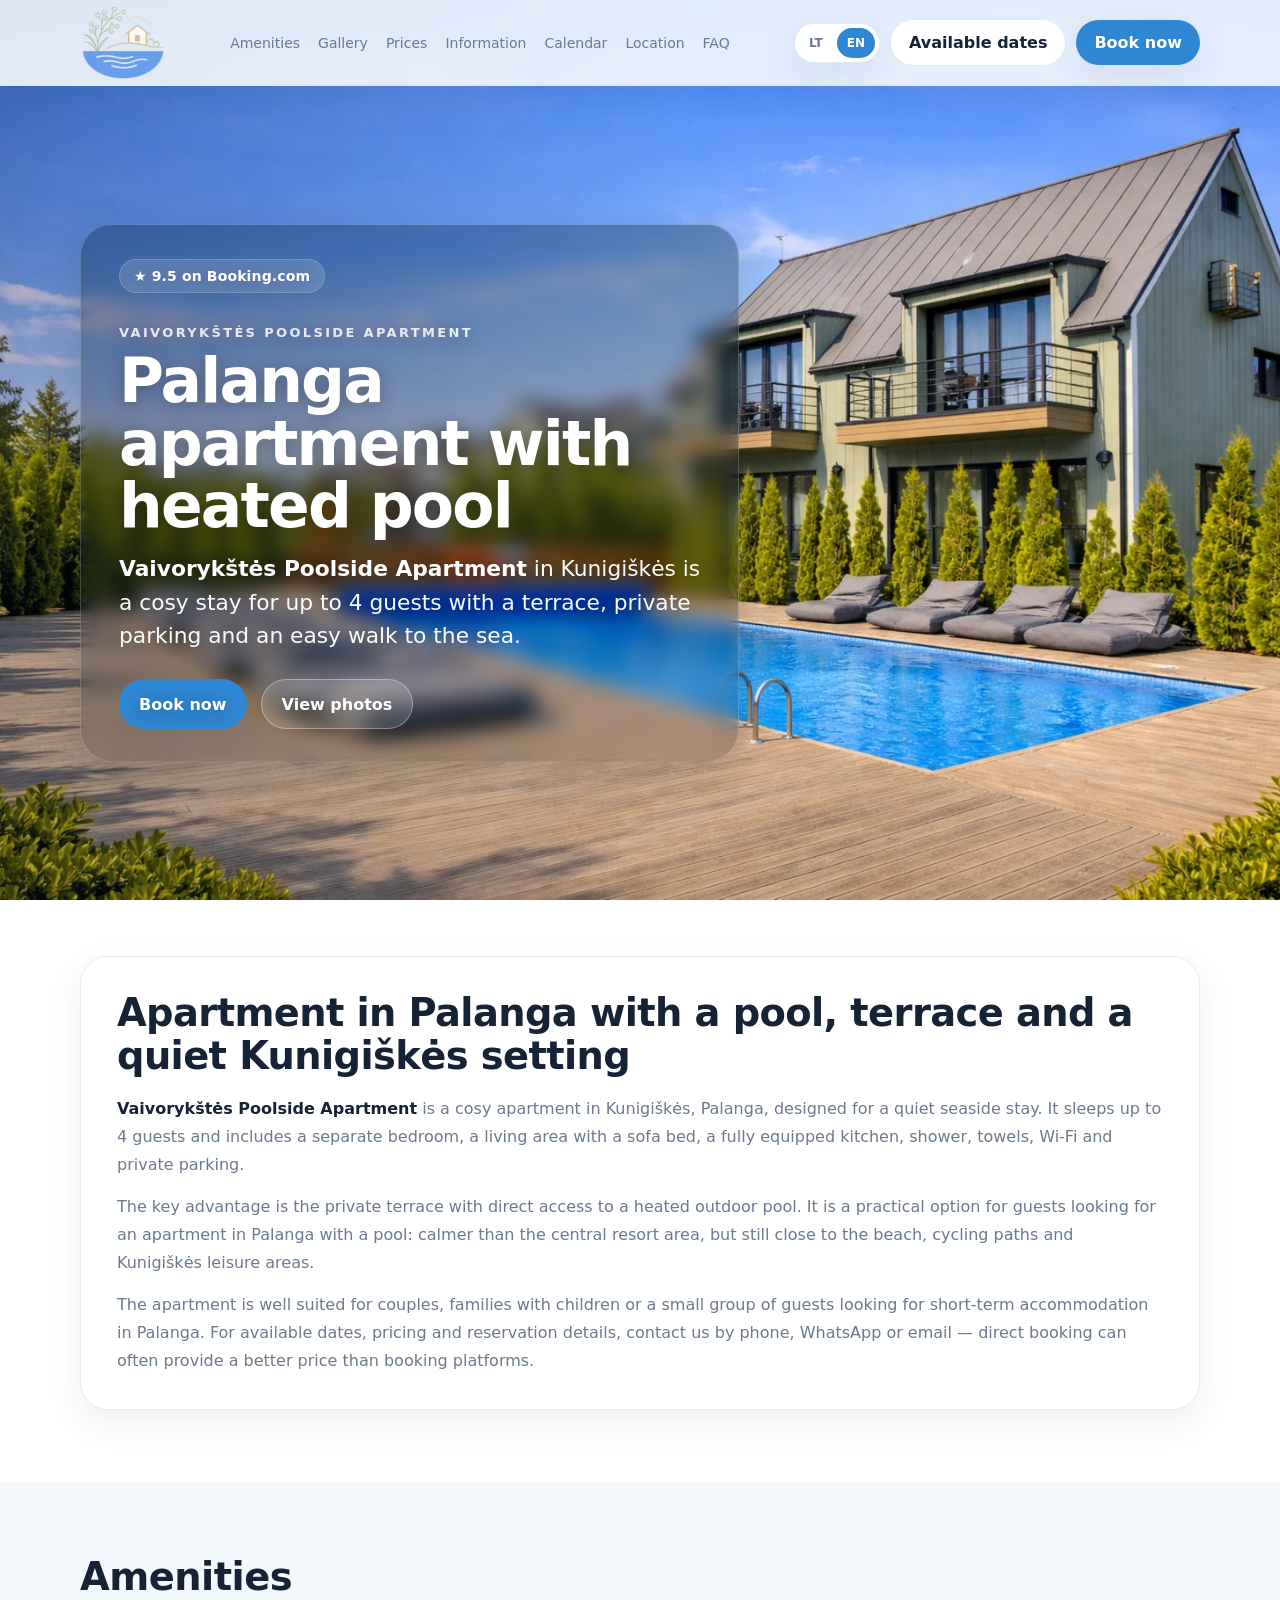
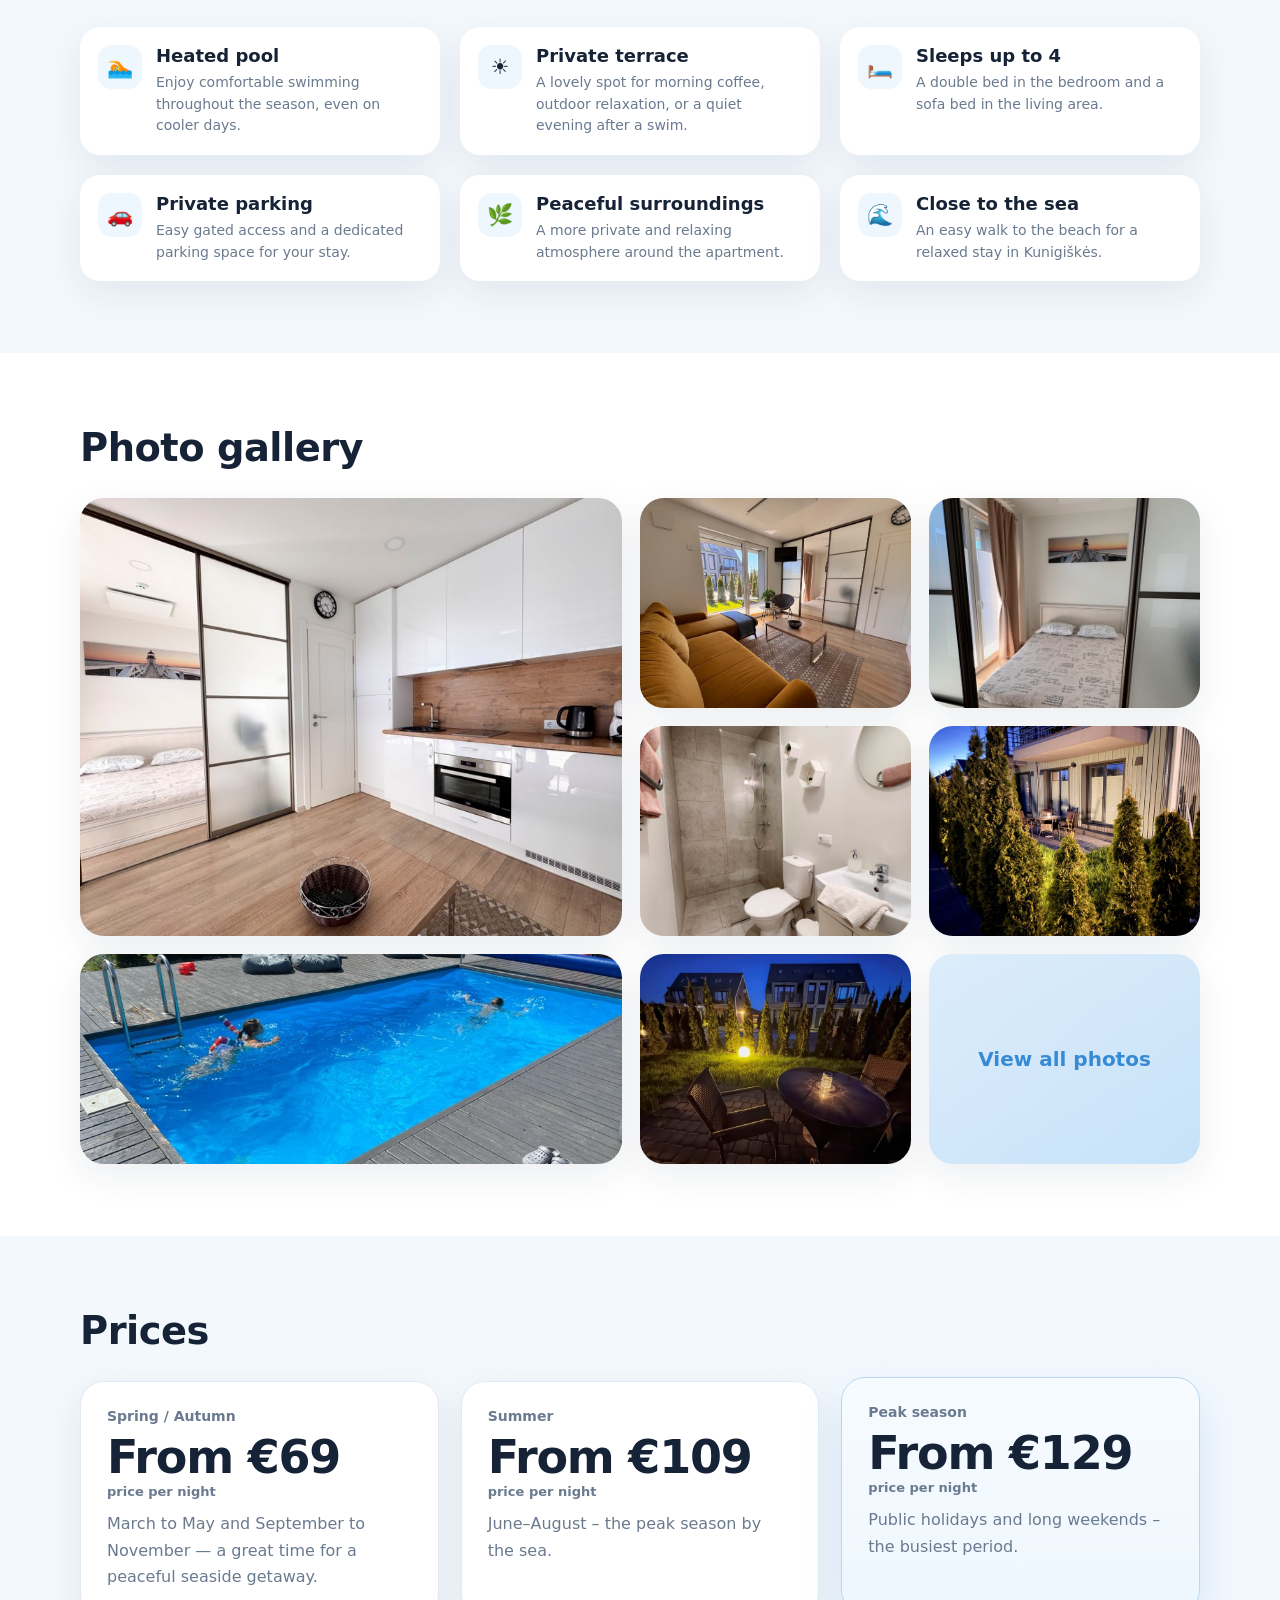
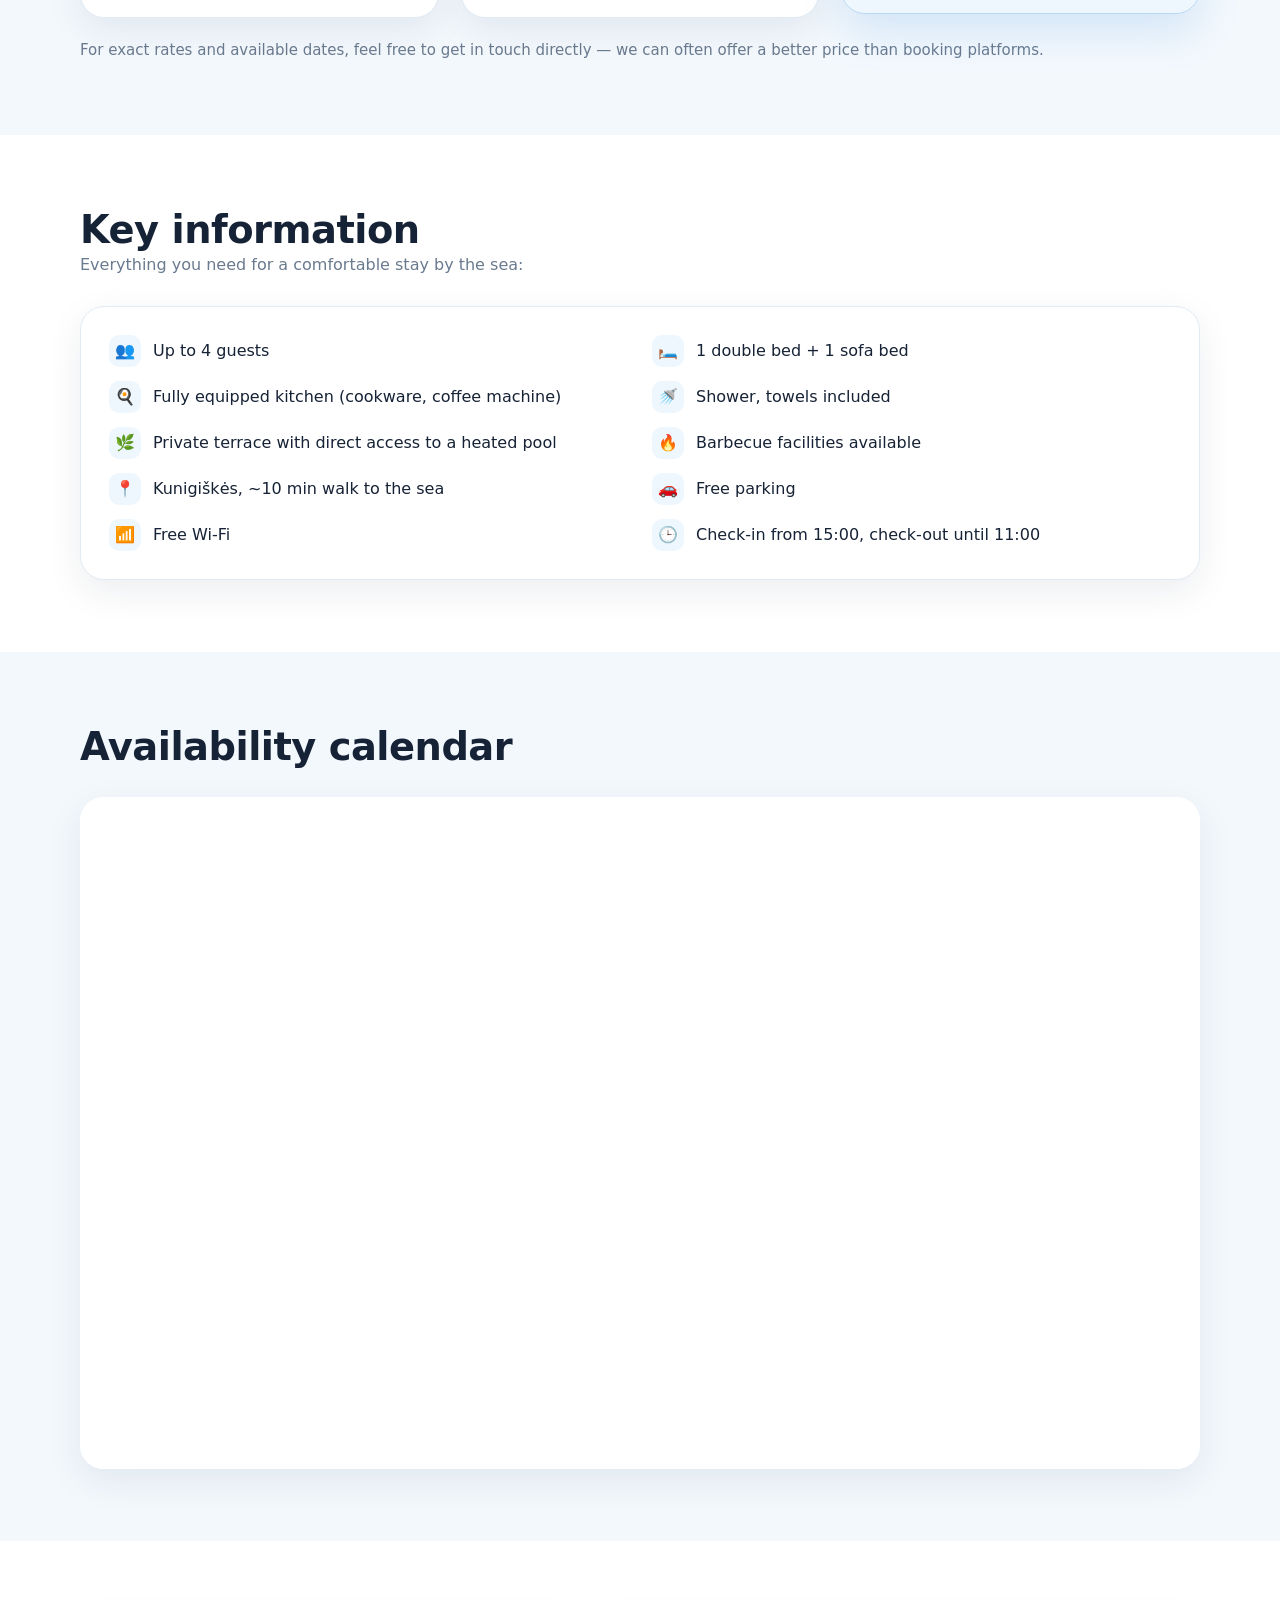
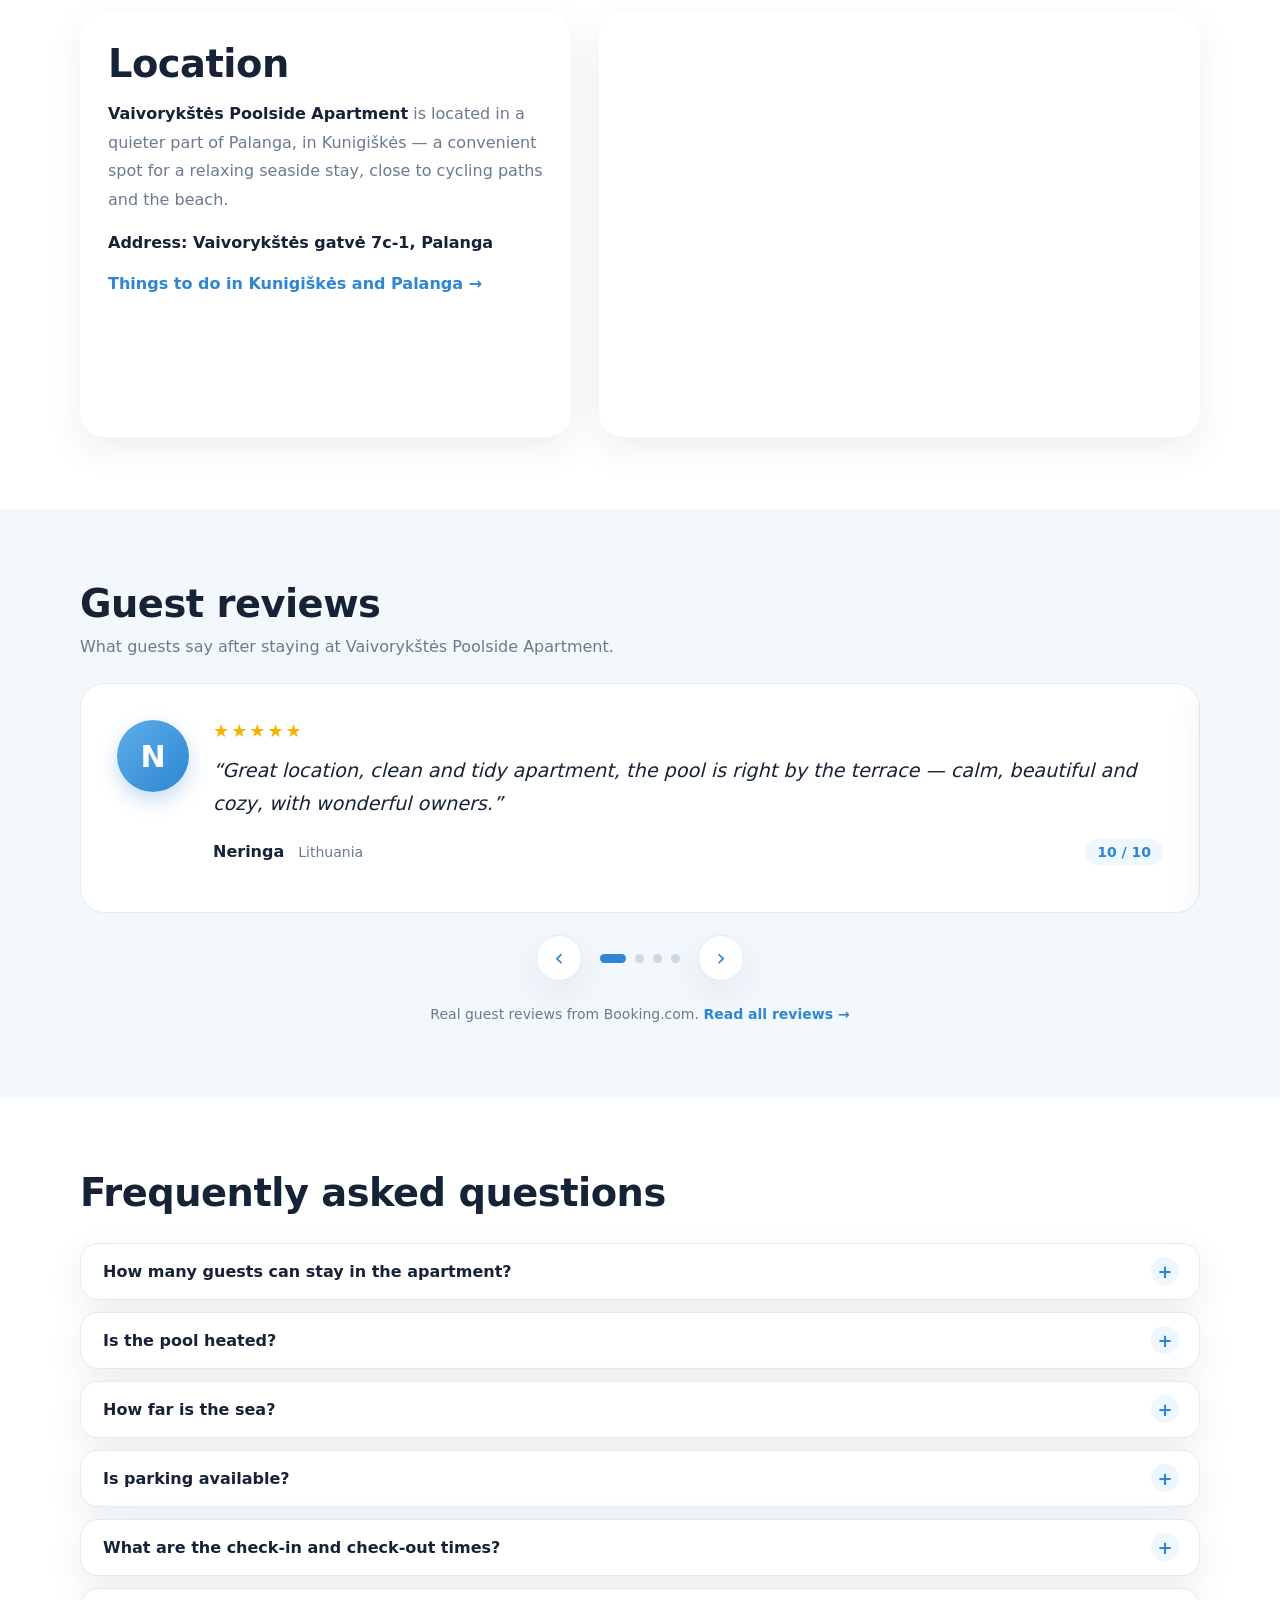
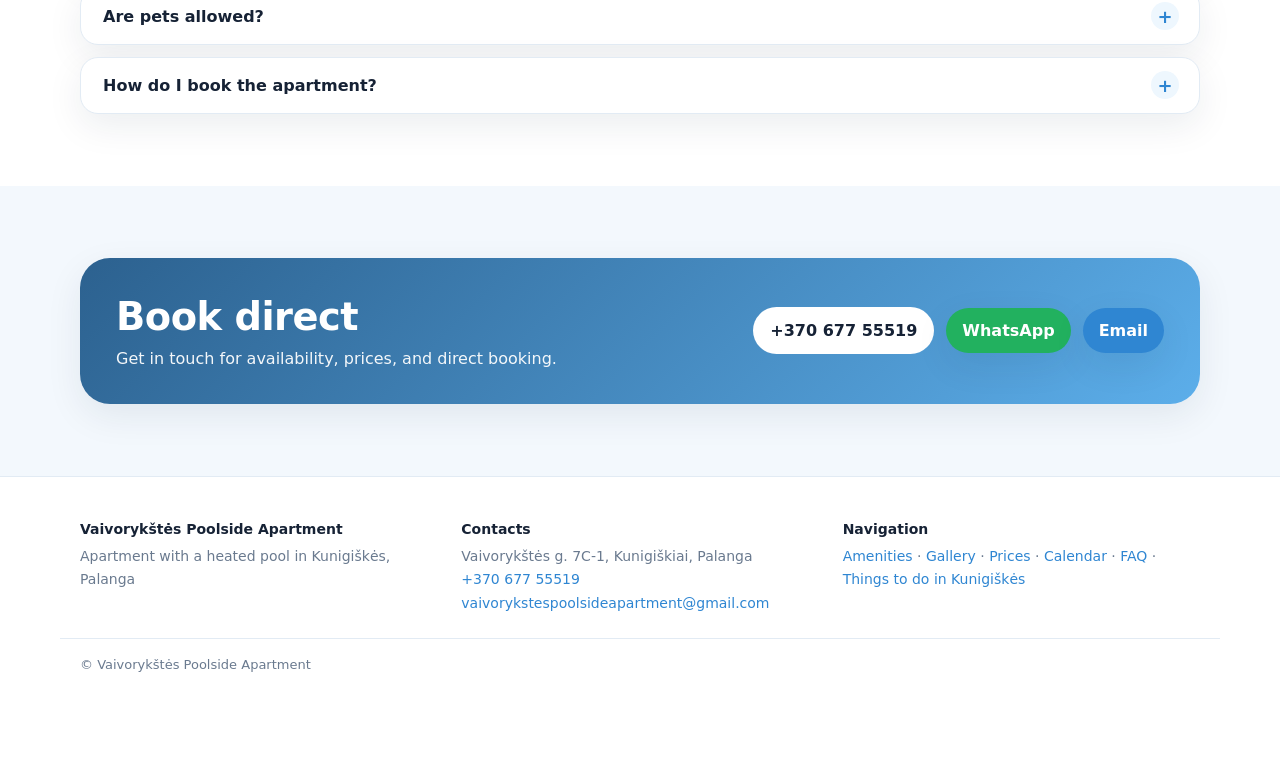
==== commit 2367698f: "Atiliepimu sekcija atnaujinta" ====
--- a/en/index.html
+++ b/en/index.html
@@ -324,25 +324,21 @@
 </section>
 <section class="section section-tint" id="atsiliepimai">
 <div class="container">
-<div class="section-head">
-<div><h2 data-i18n="reviewsTitle">Guest reviews</h2></div>
-</div>
-<div class="reviews-grid">
-<article class="review-card">
-<div aria-hidden="true" class="review-stars">★★★★★</div>
-<p class="review-text" data-i18n="review1Text">“Only the best impressions – tidy, comfortable, everything you need for a great holiday. The pool area borders the terrace, which is very convenient.”</p>
-<div class="review-author" data-i18n="review1Author">Dovilė, Lithuania</div>
-</article>
-<article class="review-card">
-<div aria-hidden="true" class="review-stars">★★★★★</div>
-<p class="review-text" data-i18n="review2Text">“Clean, tidy, a large terrace, a shop and the beach nearby, and a lake on the other side.”</p>
-<div class="review-author" data-i18n="review2Author">Vita, France</div>
-</article>
-<article class="review-card">
-<div aria-hidden="true" class="review-score">10/10</div>
-<p class="review-text" data-i18n="review3Text">“Exceptional” – rated 10/10 after a family holiday with young children.</p>
-<div class="review-author" data-i18n="review3Author">Evaldas, United Kingdom</div>
-</article>
+<div class="section-head reviews-head">
+<div>
+<h2 data-i18n="reviewsTitle">Guest reviews</h2>
+<p data-i18n="reviewsIntro">What guests say after staying at Vaivorykštės Poolside Apartment.</p>
+</div>
+</div>
+<div class="reviews-carousel" id="reviewsCarousel">
+<div class="rev-viewport">
+<div class="rev-track" id="revTrack"><!-- reviews injected via script.js --></div>
+</div>
+<div class="rev-controls">
+<button class="rev-arrow prev" id="revPrev" type="button" aria-label="Previous review">‹</button>
+<div class="rev-dots" id="revDots" role="tablist" aria-label="Reviews"></div>
+<button class="rev-arrow next" id="revNext" type="button" aria-label="Next review">›</button>
+</div>
 </div>
 <p class="reviews-note"><span data-i18n="reviewsNote">Real guest reviews from Booking.com.</span> <a data-i18n="reviewsLink" href="https://www.booking.com/hotel/lt/vaivorykstes-poolside-apartment.html" rel="noopener" target="_blank">Read all reviews →</a></p>
 </div>
--- a/styles.css
+++ b/styles.css
@@ -325,18 +325,70 @@
   .location-grid{gap:18px}
 }
 
-/* === 10. Atsiliepimai ir DUK === */
-.reviews-grid{display:grid;grid-template-columns:repeat(3,1fr);gap:20px}
-.review-card{display:flex;flex-direction:column;background:#fff;border:1px solid var(--line);border-radius:24px;padding:24px;box-shadow:var(--shadow)}
-.review-stars{color:#f5b301;font-size:18px;letter-spacing:2px;margin-bottom:12px}
-.review-score{display:inline-block;color:var(--brand-dark);font-size:18px;font-weight:800;margin-bottom:12px}
-.review-text{margin:0 0 16px;color:var(--text);line-height:1.65;font-size:15px;flex:1 1 auto}
-.review-author{color:var(--muted);font-size:14px;font-weight:700}
-.reviews-note{margin:20px 0 0;color:var(--muted);font-size:14px;line-height:1.6}
+/* === 10. Atsiliepimai (karuselė) ir DUK === */
+.reviews-head{margin-bottom:24px}
+.reviews-head p{margin:8px 0 0;color:var(--muted);line-height:1.6}
+.reviews-carousel{display:block}
+.rev-viewport{width:100%;overflow:hidden;border-radius:24px}
+.rev-track{display:flex;transition:transform .45s cubic-bezier(.4,.0,.2,1)}
+.rev-card{
+  flex:0 0 100%;
+  box-sizing:border-box;
+  display:flex;
+  align-items:flex-start;
+  gap:24px;
+  background:#fff;
+  border:1px solid var(--line);
+  border-radius:24px;
+  padding:36px;
+  box-shadow:var(--shadow);
+  min-height:230px;
+}
+.rev-avatar{
+  flex:0 0 72px;width:72px;height:72px;
+  border-radius:999px;
+  display:flex;align-items:center;justify-content:center;
+  background:linear-gradient(135deg,var(--brand) 0%,var(--brand-dark) 100%);
+  color:#fff;font-size:30px;font-weight:800;
+  box-shadow:0 8px 20px rgba(47,134,210,.28);
+}
+.rev-body{min-width:0;flex:1 1 auto}
+.rev-stars{color:#f5b301;font-size:18px;letter-spacing:2px;margin-bottom:14px}
+.rev-text{margin:0 0 18px;color:var(--text);line-height:1.7;font-size:clamp(17px,1.5vw,20px);font-style:italic}
+.rev-meta{display:flex;align-items:center;flex-wrap:wrap;gap:8px 14px}
+.rev-name{font-weight:800;color:var(--text)}
+.rev-country{color:var(--muted);font-size:14px}
+.rev-score{margin-left:auto;color:var(--brand-dark);font-weight:800;font-size:14px;background:var(--brand-soft);padding:5px 12px;border-radius:999px}
+.rev-controls{display:flex;align-items:center;justify-content:center;gap:18px;margin-top:22px}
+.rev-arrow{
+  flex:0 0 auto;
+  width:46px;height:46px;
+  border-radius:999px;
+  border:1px solid var(--line);
+  background:#fff;
+  color:var(--brand-dark);
+  font-size:24px;line-height:1;
+  cursor:pointer;
+  display:flex;align-items:center;justify-content:center;
+  box-shadow:var(--shadow);
+  transition:transform .2s ease,background .2s ease;
+}
+.rev-arrow:hover{transform:translateY(-1px);background:var(--brand-soft)}
+.rev-dots{display:flex;justify-content:center;gap:9px}
+.rev-dot{
+  width:9px;height:9px;padding:0;
+  border:0;border-radius:999px;
+  background:#cbd8e6;cursor:pointer;
+  transition:width .25s ease,background .25s ease;
+}
+.rev-dot.active{width:26px;background:var(--brand-dark)}
+.reviews-note{margin:22px 0 0;color:var(--muted);font-size:14px;line-height:1.6;text-align:center}
 .reviews-note a{color:var(--brand-dark);font-weight:700}
 .reviews-note a:hover{text-decoration:underline}
-@media (max-width:980px){
-  .reviews-grid{grid-template-columns:1fr}
+@media (max-width:760px){
+  .rev-card{flex-direction:column;align-items:center;text-align:center;gap:16px;padding:28px 22px;min-height:0}
+  .rev-meta{justify-content:center}
+  .rev-score{margin-left:0}
 }
 
 .faq-list{display:grid;gap:12px}
